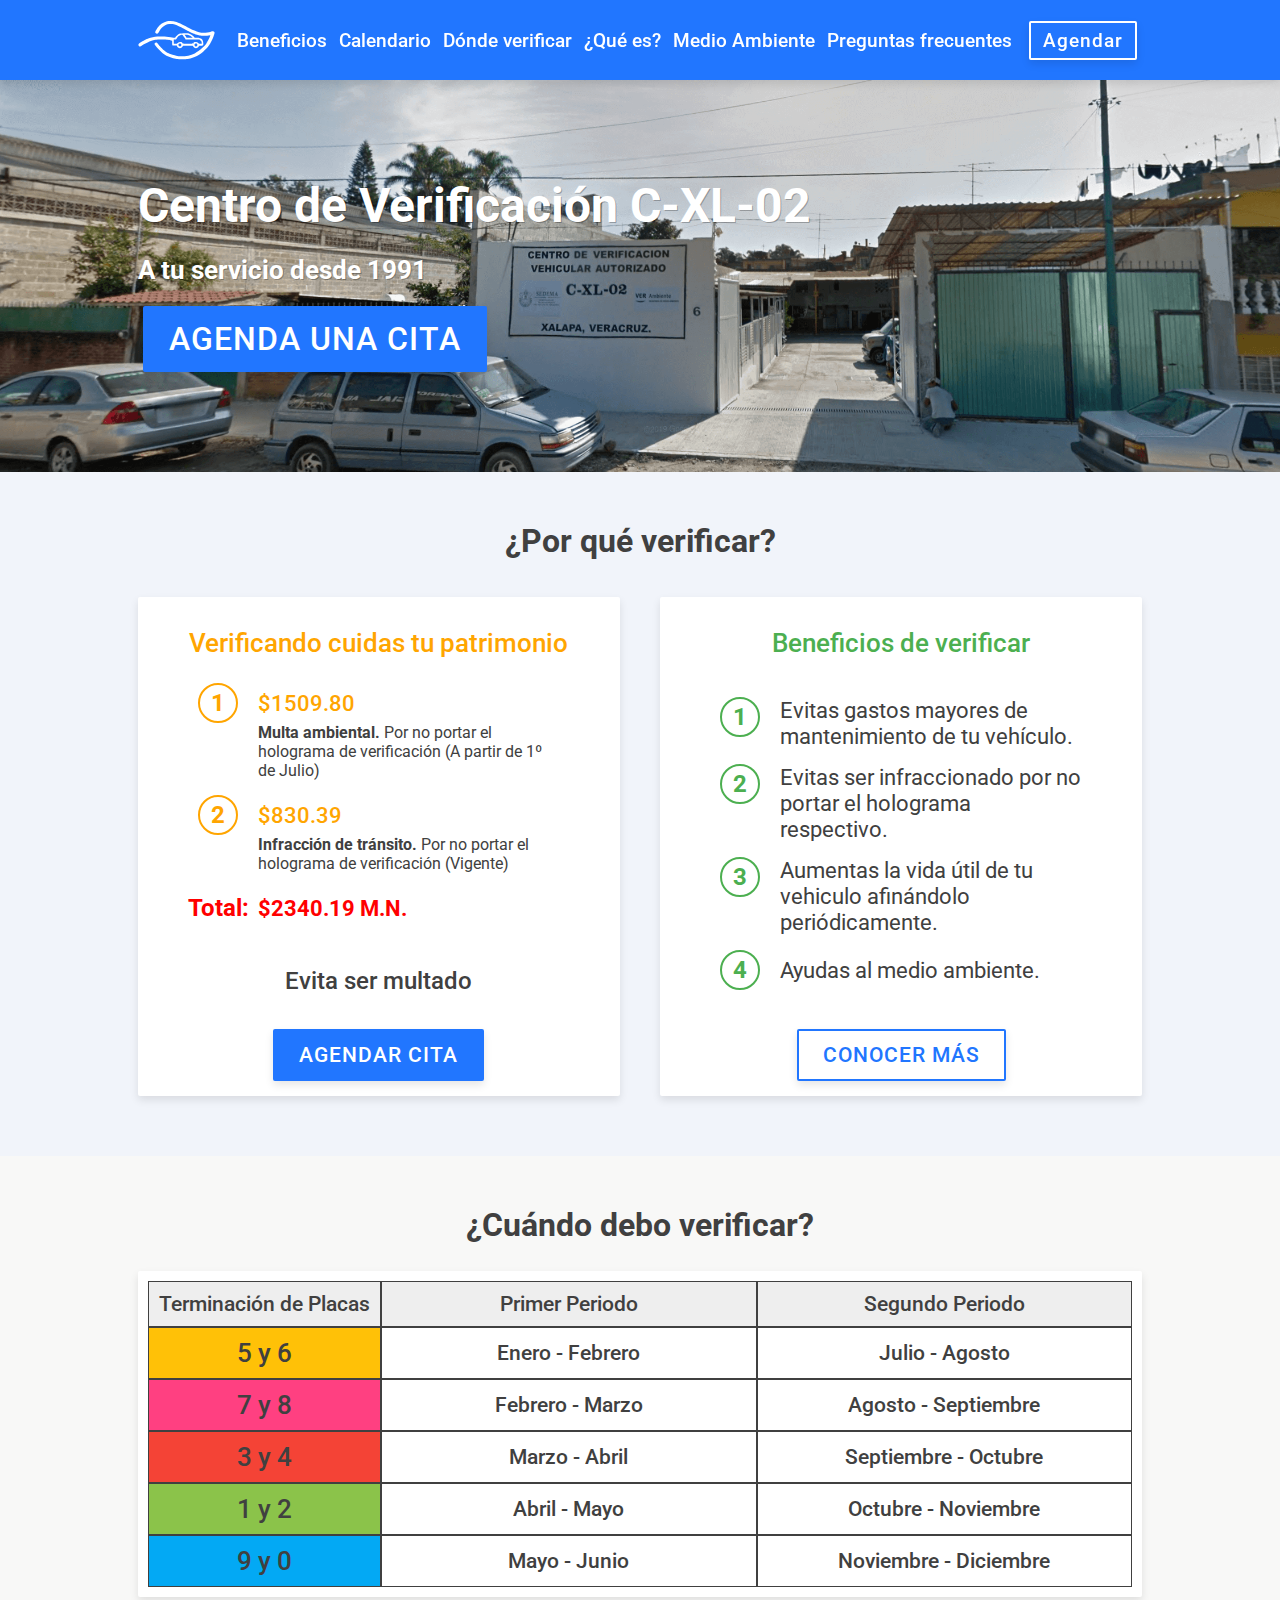
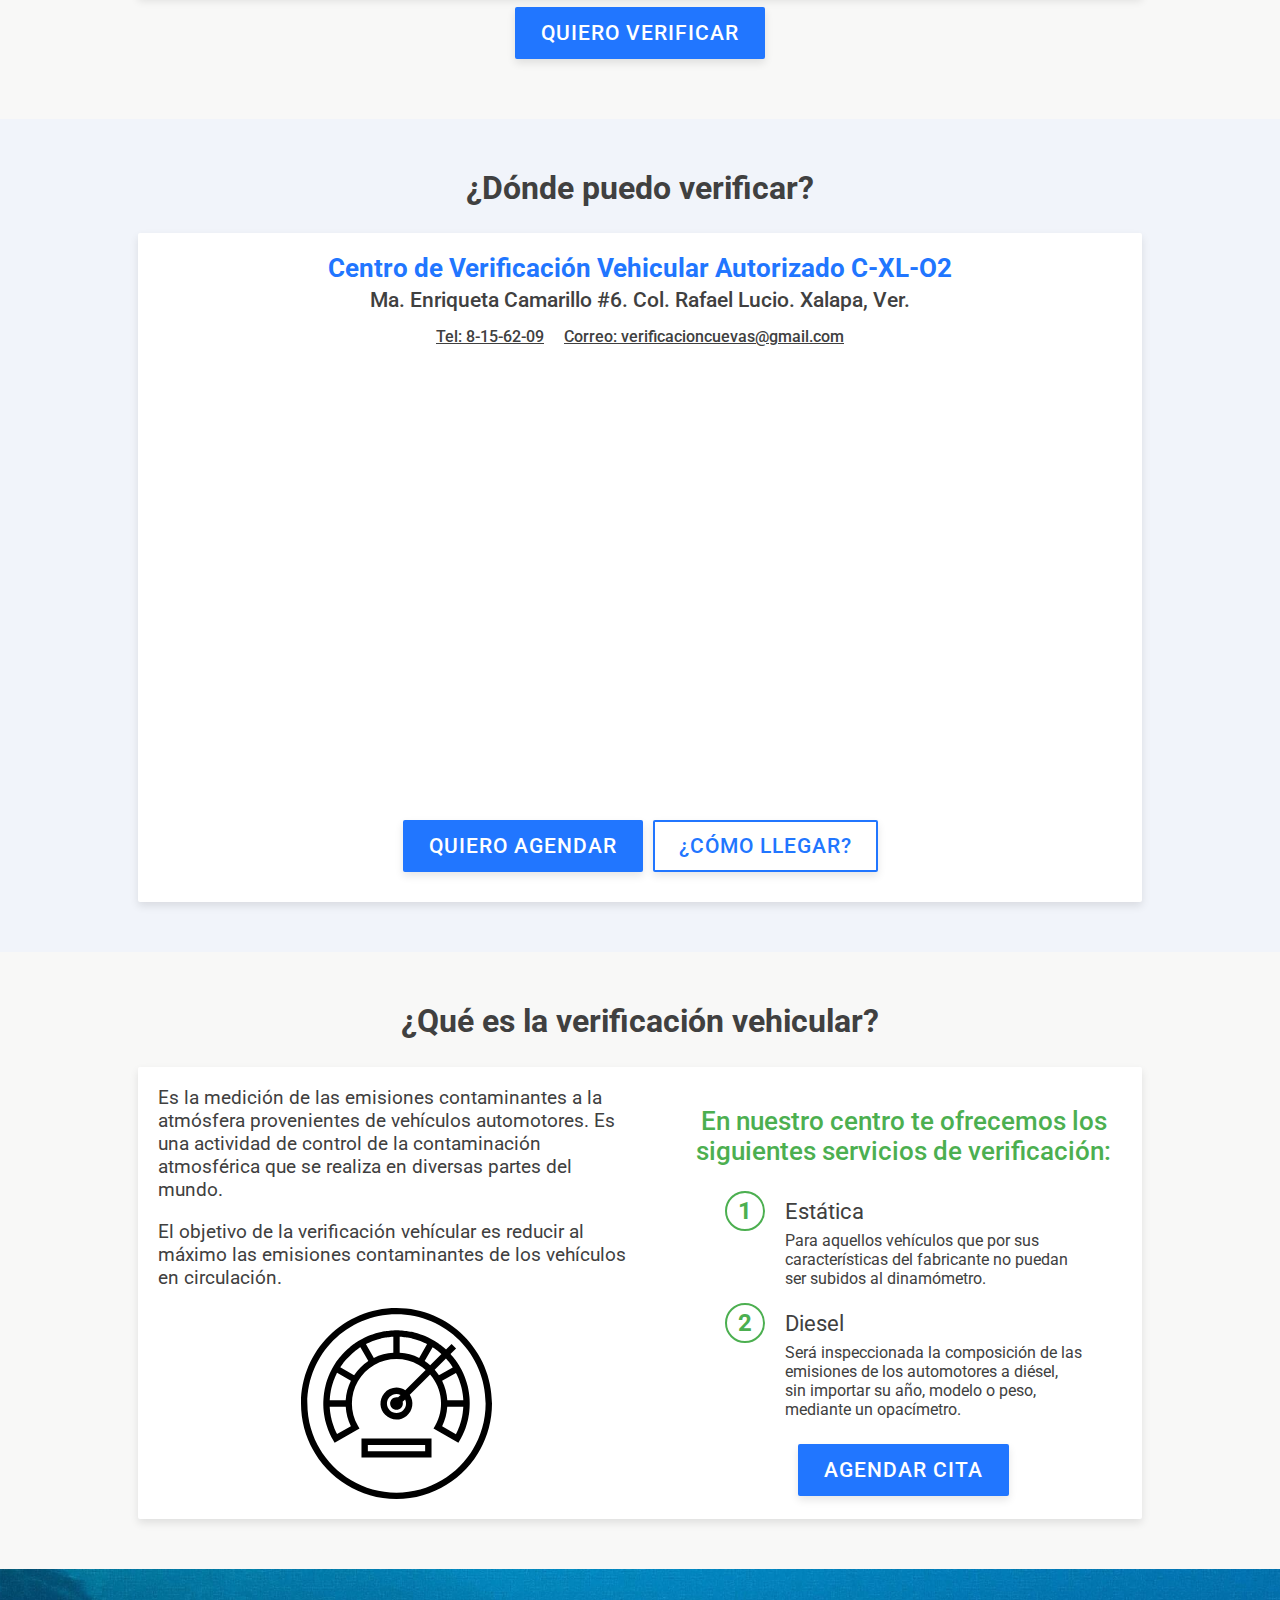
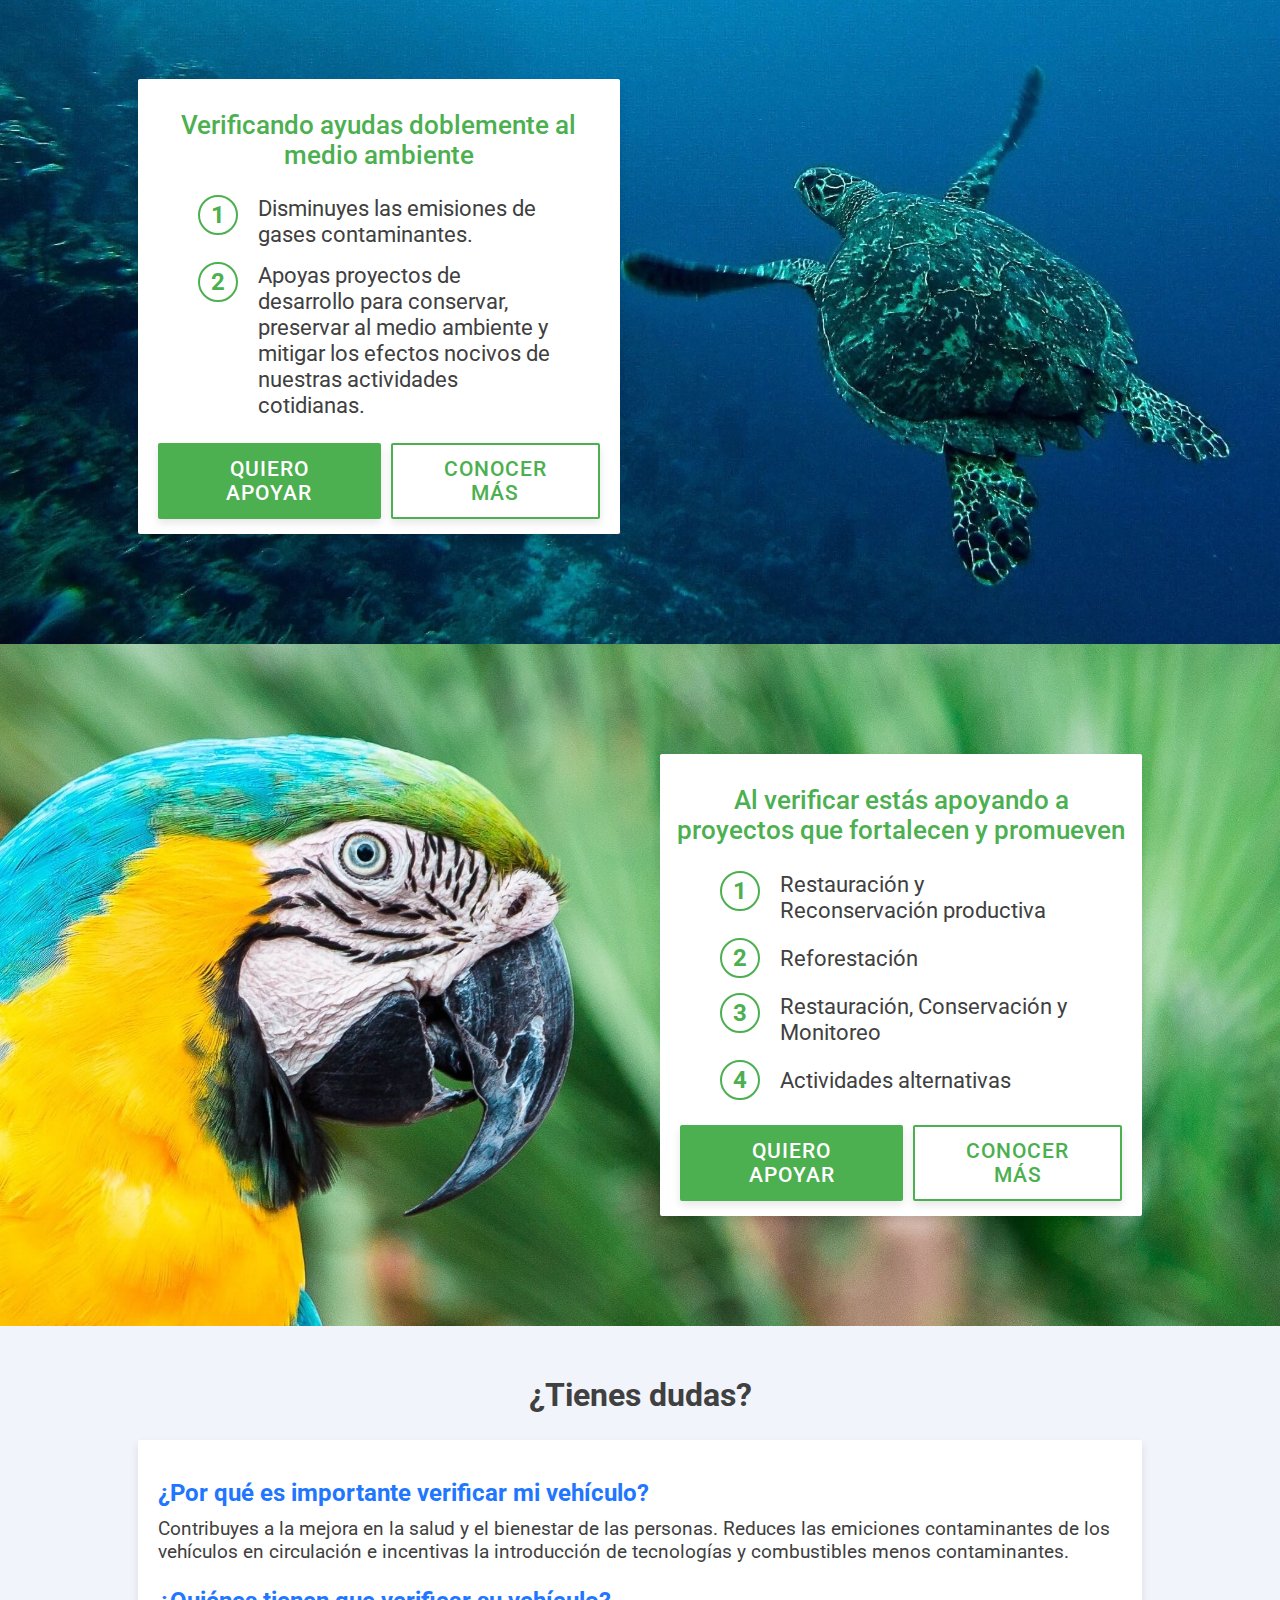
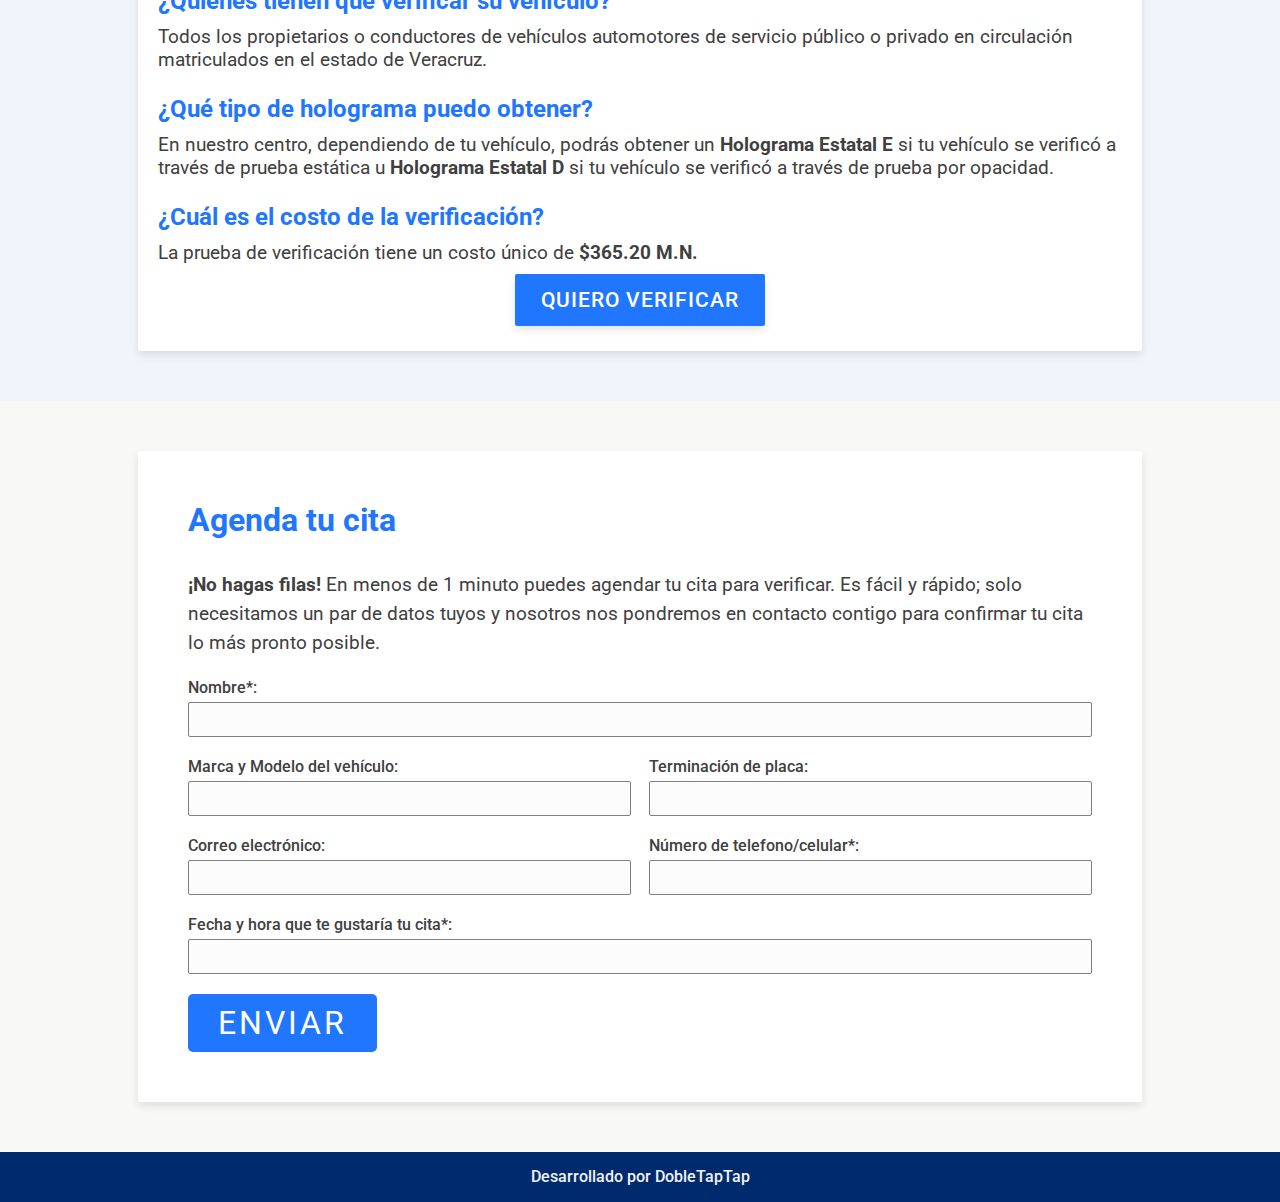
==== index.html @ a5f665e3 "Updated header" ====
<!DOCTYPE html>
<html lang="en">
<head>
    <meta charset="UTF-8">
    <meta name="viewport" content="width=device-width, initial-scale=1.0">
    <meta http-equiv="X-UA-Compatible" content="ie=edge">
    <!-- Facebook Meta -->
    <meta property="og:url" content="https://verificacioncuevas.com/index.html">
    <meta property="og:type" content="website">
    <meta property="og:title" content="¡Cuida tu patrimonio verificando!">
    <meta property="og:description" content="Encuéntranos en Ma. Enriqueta Camarillo #6. 9:00am - 2:00pm y de 4:00pm - 6:30pm. Tan solo 2 cuadras atrás de la Nissan.">
    <meta property="og:image" content="https://raw.githubusercontent.com/dobletaptap/verificacion-cuevas/master/img/hero.png">
    <!-- / Facebook Meta -->
    <link rel="shortcut icon" href="./img/favicon.png" type="image/png">
    <link href="https://fonts.googleapis.com/css?family=Roboto:400,500,700&display=swap" rel="stylesheet">
    <link rel="stylesheet" href="./css/style.min.css">
    <title>🚙 Verificación Cuevas</title>
    <!-- Facebook Pixel Code -->
    <script>
        !function(f,b,e,v,n,t,s)
        {if(f.fbq)return;n=f.fbq=function(){n.callMethod?
        n.callMethod.apply(n,arguments):n.queue.push(arguments)};
        if(!f._fbq)f._fbq=n;n.push=n;n.loaded=!0;n.version='2.0';
        n.queue=[];t=b.createElement(e);t.async=!0;
        t.src=v;s=b.getElementsByTagName(e)[0];
        s.parentNode.insertBefore(t,s)}(window, document,'script',
        'https://connect.facebook.net/en_US/fbevents.js');
        fbq('init', '578046586071804');
        fbq('track', 'PageView');
    </script>
    <noscript><img height="1" width="1" style="display:none"src="https://www.facebook.com/tr?id=578046586071804&ev=PageView&noscript=1"/></noscript>
     <!-- End Facebook Pixel Code -->
</head>
<body>
    <header class="c-header">
        <div class="u-wrapper">
            <a href="/">
                <img class="c-header__logo" src="./img/logo-white.svg" alt="">
            </a>
            <nav class="c-header__navbar" id="menu">
                <ul class="c-header__list">
                    <li class="c-header__item"><a href="#beneficios" class="c-header__link">Beneficios</a></li>
                    <li class="c-header__item"><a href="#calendario" class="c-header__link">Calendario</a></li>
                    <li class="c-header__item"><a href="#contacto" class="c-header__link">Dónde verificar</a></li>
                    <li class="c-header__item"><a href="#que-es" class="c-header__link">¿Qué es?</a></li>
                    <li class="c-header__item"><a href="#tortuga" class="c-header__link">Medio Ambiente</a></li>
                    <li class="c-header__item"><a href="#preguntas" class="c-header__link">Preguntas frecuentes</a></li>
                    <li class="c-header__item"><a href="/cita.html" class="c-cta c-cta--mini">Agendar</a></li>
                </ul>
            </nav>
            <nav class="c-header__mobile-navbar">
                <ul class="c-header__mobile-list">
                    <li class="c-header__mobile-item"><a href="#verifica" class="c-cta c-cta--mini">Verifica</a></li>
                    <li class="c-header__mobile-item"><a id="menu-button" class="c-header__link c-header__link--menu">Menú</a></li>
                </ul>
            </nav>
        </div>
    </header>
    <section class="c-hero">
        <div class="u-wrapper">
            <h1 class="c-hero__title">Centro de Verificación C-XL-02</h1>
            <h2 class="c-hero__subtitle">A tu servicio desde 1991</h2>
            <a class="c-cta c-cta--big" href="#verifica">Agenda una cita</a>
        </div>
    </section>
    <section id="beneficios">
        <div class="u-wrapper">
            <h2 class="c-heading">¿Por qué verificar?</h2>
            <div class="u-arranger u-arranger--divide">
                <div class="u-container u-container--half">
                    <div class="c-benefits">
                        <h3 class="c-benefits__title c-benefits__title--money">Verificando cuidas tu patrimonio</h3>
                        <div class="c-benefits__list">
                            <div class="c-benefits__list-item">
                                <div class="c-benefits__list-item__bullet c-benefits__list-item__bullet--money">1</div>
                                <p class="c-benefits__list-item__title c-benefits__list-item__title--money">$1509.80</p>
                                <p class="c-benefits__list-item__text"><strong>Multa ambiental.</strong> Por no portar el holograma de verificación (A partir de 1º de Julio)</p>
                            </div>
                            <div class="c-benefits__list-item">
                                <div class="c-benefits__list-item__bullet c-benefits__list-item__bullet--money">2</div>
                                <p class="c-benefits__list-item__title c-benefits__list-item__title--money">$830.39</p>
                                <p class="c-benefits__list-item__text"><strong>Infracción de tránsito.</strong> Por no portar el holograma de verificación (Vigente)</p>
                            </div>
                            <div class="c-benefits__list-item">
                                <div class="c-benefits__list-item__bullet c-benefits__list-item__bullet--total">Total:</div>
                                <p class="c-benefits__list-item__title c-benefits__list-item__title--total">$2340.19 M.N.</p>
                            </div>
                        </div>
                        <p class="c-benefits__alert">Evita ser multado</p>
                        <div class="u-arranger u-arranger--center">
                            <a href="#verifica" class="c-cta">Agendar cita</a>
                        </div>
                    </div>
                </div>
                <div class="u-container u-container--half">
                    <div class="c-benefits">
                        <h3 class="c-benefits__title">Beneficios de verificar</h3>
                        <div class="c-benefits__list">
                            <div class="c-benefits__list-item">
                                <div class="c-benefits__list-item__bullet">1</div>
                                <p class="c-benefits__list-item__title">Evitas gastos mayores de mantenimiento de tu vehículo.</p>
                            </div>
                            <div class="c-benefits__list-item">
                                <div class="c-benefits__list-item__bullet">2</div>
                                <p class="c-benefits__list-item__title">Evitas ser infraccionado por no portar el holograma respectivo.</p>
                            </div>
                            <div class="c-benefits__list-item">
                                <div class="c-benefits__list-item__bullet">3</div>
                                <p class="c-benefits__list-item__title">Aumentas la vida útil de tu vehiculo afinándolo periódicamente.</p>
                            </div>
                            <div class="c-benefits__list-item">
                                <div class="c-benefits__list-item__bullet">4</div>
                                <p class="c-benefits__list-item__title">Ayudas al medio ambiente.</p>
                            </div>
                        </div>
                        <div class="u-arranger u-arranger--center">
                            <a href="#tortuga" class="c-cta c-cta--hollow">Conocer más</a>
                        </div>
                    </div>
                </div>
            </div>
        </div>
    </section>
    <section id="calendario">
        <div class="u-wrapper">
            <h2 class="c-heading">¿Cuándo debo verificar?</h2>
            <div class="c-calendar">
                <div class="c-calendar__cell c-calendar__cell--heading">Terminación de Placas</div>
                <div class="c-calendar__cell c-calendar__cell--heading">Primer Periodo</div>
                <div class="c-calendar__cell c-calendar__cell--heading">Segundo Periodo</div>
                <div class="c-calendar__cell c-calendar__cell--plate c-calendar__cell--yellow">5 y 6</div>
                <div class="c-calendar__cell">Enero - Febrero</div>
                <div class="c-calendar__cell">Julio - Agosto</div>
                <div class="c-calendar__cell c-calendar__cell--plate c-calendar__cell--pink">7 y 8</div>
                <div class="c-calendar__cell">Febrero - Marzo</div>
                <div class="c-calendar__cell">Agosto - Septiembre</div>
                <div class="c-calendar__cell c-calendar__cell--plate c-calendar__cell--red">3 y 4</div>
                <div class="c-calendar__cell">Marzo - Abril</div>
                <div class="c-calendar__cell">Septiembre - Octubre</div>
                <div class="c-calendar__cell c-calendar__cell--plate c-calendar__cell--green">1 y 2</div>
                <div class="c-calendar__cell">Abril - Mayo</div>
                <div class="c-calendar__cell">Octubre - Noviembre</div>
                <div class="c-calendar__cell c-calendar__cell--plate c-calendar__cell--blue">9 y 0</div>
                <div class="c-calendar__cell">Mayo - Junio</div>
                <div class="c-calendar__cell">Noviembre - Diciembre</div>
            </div>
            <div class="u-arranger u-arranger--center">
                <a class="c-cta" href="#verifica">Quiero verificar</a>
            </div>
        </div>
    </section>
    <section id="contacto">
        <div class="u-wrapper">
            <h2 class="c-heading">¿Dónde puedo verificar?</h2>
            <div class="c-map">
                <h3 class="c-map__title">Centro de Verificación Vehicular Autorizado C-XL-O2</h3>
                <p class="c-map__address">Ma. Enriqueta Camarillo #6. Col. Rafael Lucio. Xalapa, Ver.</p>
                <div class="u-arranger u-arranger--center">
                    <a class="c-map__link" href="tel:2288156209">Tel: 8-15-62-09</a>
                    <a class="c-map__link" href="mailto:verificacioncuevas@gmail.com">Correo: verificacioncuevas@gmail.com</a>
                </div>
                <div class="c-map__area">
                    <iframe src="https://www.google.com/maps/embed?pb=!1m18!1m12!1m3!1d3759.559590617052!2d-96.92843418455355!3d19.560512586811786!2m3!1f0!2f0!3f0!3m2!1i1024!2i768!4f13.1!3m3!1m2!1s0x85db31df4ea00f9f%3A0xffb9dc8f7e8210cf!2sCentro%20de%20Verificaci%C3%B3n%20Vehicular%20Autorizado%20C-XL-02!5e0!3m2!1ses!2smx!4v1573581227151!5m2!1ses!2smx" width="100%" height="450" frameborder="0" style="border:0;" allowfullscreen=""></iframe>
                </div>
                <div class="u-arranger u-arranger--center">
                    <a href="#verifica" class="c-cta">Quiero agendar</a>
                    <a href="https://www.google.com/maps/dir//19.5605126,-96.9262455/@19.560513,-96.926245,16z?hl=es" class="c-cta c-cta--hollow" target="_blank">¿Cómo llegar?</a>
                </div>
            </div>
        </div>
    </section>
    <section id="que-es">
        <div class="u-wrapper">
            <h2 class="c-heading">¿Qué es la verificación vehicular?</h2>
            <div class="c-info">
                <div class="c-info__column">
                    <p class="c-info__text">Es la medición de las emisiones contaminantes a la atmósfera provenientes de vehículos automotores. Es una actividad de control de la contaminación atmosférica que se realiza en diversas partes del mundo.</p>
                    <p class="c-info__text">El objetivo de la verificación vehícular es reducir al máximo las emisiones contaminantes de los vehículos en circulación.</p>
                    <img src="./img/speedometer.svg" alt="" class="c-info__icon">
                </div>
                <div class="c-info__column">
                    <div class="c-benefits c-benefits--no-shadow">
                        <h3 class="c-benefits__title c-benefits__title">En nuestro centro te ofrecemos los siguientes servicios de verificación:</h3>
                        <div class="c-benefits__list">
                            <div class="c-benefits__list-item">
                                <div class="c-benefits__list-item__bullet c-benefits__list-item__bullet">1</div>
                                <p class="c-benefits__list-item__title c-benefits__list-item__title">Estática</p>
                                <p class="c-benefits__list-item__text">Para aquellos vehículos que por sus características del fabricante no puedan ser subidos al dinamómetro.</p>
                            </div>
                            <div class="c-benefits__list-item">
                                <div class="c-benefits__list-item__bullet c-benefits__list-item__bullet">2</div>
                                <p class="c-benefits__list-item__title c-benefits__list-item__title">Diesel</p>
                                <p class="c-benefits__list-item__text">Será inspeccionada la composición de las emisiones de los automotores a diésel, sin importar su año, modelo o peso, mediante un opacímetro.</p>
                            </div>
                        </div>
                        <div class="u-arranger u-arranger--center">
                            <a href="#verifica" class="c-cta">Agendar cita</a>
                        </div>
                    </div>
                </div>
            </div>
        </div>
    </section>
    <section id="tortuga">
        <div class="u-wrapper">
            <div class="u-arranger u-arranger--divide">
                <div class="u-container u-container--half">
                    <div class="c-benefits">
                        <h3 class="c-benefits__title">Verificando ayudas doblemente al medio ambiente</h3>
                        <div class="c-benefits__list">
                            <div class="c-benefits__list-item">
                                <div class="c-benefits__list-item__bullet">1</div>
                                <p class="c-benefits__list-item__title">Disminuyes las emisiones de gases contaminantes.</p>
                            </div>
                            <div class="c-benefits__list-item">
                                <div class="c-benefits__list-item__bullet">2</div>
                                <p class="c-benefits__list-item__title">Apoyas proyectos de desarrollo para conservar, preservar al medio ambiente y mitigar los efectos nocivos de nuestras actividades cotidianas.</p>
                            </div>
                        </div>
                        <div class="u-arranger u-arranger--center">
                            <a href="#verifica" class="c-cta c-cta--green">Quiero Apoyar</a>
                            <a href="#guacamaya" class="c-cta c-cta--green-hollow">Conocer más</a>
                        </div>
                    </div>
                </div>
            </div>
        </div>
    </section>
    <section id="guacamaya">
        <div class="u-wrapper">
            <div class="u-arranger u-arranger--left">
                <div class="u-container u-container--half">
                    <div class="c-benefits">
                        <h3 class="c-benefits__title">Al verificar estás apoyando a proyectos que fortalecen y promueven</h3>
                        <div class="c-benefits__list">
                            <div class="c-benefits__list-item">
                                <div class="c-benefits__list-item__bullet">1</div>
                                <p class="c-benefits__list-item__title">Restauración y Reconservación productiva</p>
                            </div>
                            <div class="c-benefits__list-item">
                                <div class="c-benefits__list-item__bullet">2</div>
                                <p class="c-benefits__list-item__title">Reforestación</p>
                            </div>
                            <div class="c-benefits__list-item">
                                <div class="c-benefits__list-item__bullet">3</div>
                                <p class="c-benefits__list-item__title">Restauración, Conservación y Monitoreo</p>
                            </div>
                            <div class="c-benefits__list-item">
                                <div class="c-benefits__list-item__bullet">4</div>
                                <p class="c-benefits__list-item__title">Actividades alternativas</p>
                            </div>
                        </div>
                        <div class="u-arranger u-arranger--center">
                            <a href="#verifica" class="c-cta c-cta--green">Quiero Apoyar</a>
                            <a href="#" class="c-cta c-cta--green-hollow">Conocer más</a>
                        </div>
                </div>
                </div>
            </div>
        </div>
    </section>
    <section id="preguntas">
        <div class="u-wrapper">
            <h2 class="c-heading">¿Tienes dudas?</h2>
            <div class="c-faqs">
                <h3 class="c-faqs__question">¿Por qué es importante verificar mi vehículo?</h3>
                <p class="c-faqs__answer">Contribuyes a la mejora en la salud y el bienestar de las personas. Reduces las emiciones contaminantes de los vehículos en circulación e incentivas la introducción de tecnologías y combustibles menos contaminantes.</p>
                <h3 class="c-faqs__question">¿Quiénes tienen que verificar su vehículo?</h3>
                <p class="c-faqs__answer">Todos los propietarios o conductores de vehículos automotores de servicio público o privado en circulación matriculados en el estado de Veracruz.</p>
                <h3 class="c-faqs__question">¿Qué tipo de holograma puedo obtener?</h3>
                <p class="c-faqs__answer">En nuestro centro, dependiendo de tu vehículo, podrás obtener un <strong>Holograma Estatal E</strong> si tu vehículo se verificó a través de prueba estática u <strong>Holograma Estatal D</strong> si tu vehículo se verificó a través de prueba por opacidad.</p>
                <h3 class="c-faqs__question">¿Cuál es el costo de la verificación?</h3>
                <p class="c-faqs__answer">La prueba de verificación tiene un costo único de <strong>$365.20 M.N.</strong></p>
                <div class="u-arranger u-arranger--center">
                    <a href="#verifica" class="c-cta">Quiero verificar</a>
                </div>
            </div>
        </div>
    </section>
    <section id="verifica">
        <div class="u-wrapper">
            <form class="c-form" action="https://formspree.io/xzbzropw" method="POST">
                <h3 class="c-form__title" >Agenda tu cita</h3>
                <p class="c-form__description" ><strong>¡No hagas filas!</strong> En menos de 1 minuto puedes agendar tu cita para verificar. Es fácil y rápido; solo necesitamos un par de datos tuyos y nosotros nos pondremos en contacto contigo para confirmar tu cita lo más pronto posible.</p>
                <label class="c-form__label" for="">Nombre*:</label>
                <input class="c-form__input" type="text" name="nombre" id="" required>
                <div class="c-form__input-divider">
                    <div class="c-form__input-division">
                        <label class="c-form__label" for="">Marca y Modelo del vehículo:</label>
                        <input class="c-form__input" type="text" name="modelo" id="">

                    </div>
                    <div class="c-form__input-division">
                        <label class="c-form__label">Terminación de placa:</label>
                        <input class="c-form__input" type="number" name="placa" id="" required>
                    </div>
                </div>
                <div class="c-form__input-divider">
                    <div class="c-form__input-division">
                        <label class="c-form__label">Correo electrónico:</label>
                        <input class="c-form__input" type="email" name="correo" id="" required>
                    </div>
                    <div class="c-form__input-division">
                        <label class="c-form__label">Número de telefono/celular*:</label>
                        <input class="c-form__input" type="tel" name="telefono" id="" required>
                    </div>
                </div>
                <label class="c-form__label">Fecha y hora que te gustaría tu cita*:</label>
                <input class="c-form__input" type="text" name="fecha" id="" required>
                <div class="c-form__button-container">
                    <input class="c-form__button" type="submit" value="Enviar">
                </div>
            </form>
        </div>
    </section>
    <footer class="c-footer">
        <a class="c-footer__credit" href="https://dobletaptap.com" target="_blank">Desarrollado por DobleTapTap</a>
    </footer>
    <script src="./js/zenscroll-min.js"></script>
    <script>
        const menuButton = document.querySelector('#menu-button')
        const menu = document.querySelector('#menu')
        const menuItems = document.querySelectorAll('.c-header__item')
        
        menuButton.addEventListener('click', () => {
            menu.classList.toggle('c-header__navbar--active')
        })

        menuItems.forEach(item => {
            item.addEventListener('click', () => {
                menu.classList.remove('c-header__navbar--active')
            })
        })
    </script>
    <script type="application/ld+json">
        {
          "@context": "http://schema.org",
          "@type": "LocalBusiness",
          "address": {
            "@type": "PostalAddress",
            "addressLocality": "Xalapa",
            "addressRegion": "Veracruz",
            "streetAddress": "Maria Enriqueta Camarillo #6"
          },
          "image": "https://raw.githubusercontent.com/dobletaptap/verificacion-cuevas/master/img/hero.png",
          "aggregateRating": {
            "@type": "AggregateRating",
            "ratingValue": "4.6",
            "reviewCount": "250"
          },
          "description": "Encuéntranos en Ma. Enriqueta Camarillo #6. 9:00am - 2:00pm y de 4:00pm - 7:00pm. Tan solo 2 cuadras atrás de la Nissan.",
          "name": "Verificación Cuevas",
          "telephone": "228-815-6209",
          "openingHours": [
                "Mo-Sa 09:00-14:00",
                "Mo-Fr 16:00-18:30"
            ],
            "priceRange": "$",
            "url": "https://verificacioncuevas.com"
        }
    </script>
</body>
</html>
---- css/style.min.css ----
*{-webkit-box-sizing:border-box;box-sizing:border-box}body{margin:0;padding:0;background:#F8F8F7;color:#404040;font-family:"Roboto",sans-serif}section{padding:50px 0}section:nth-child(odd){background:#F1F4FA}#tortuga{background-image:url("../img/turtle.jpg");background-position:center;background-size:cover;padding:100px 0}@media screen and (max-width: 540px){#tortuga{padding:50px 0}}#guacamaya{padding:100px 0;background-image:url("../img/guacamaya.jpg");background-position:center;background-size:cover}@media screen and (max-width: 540px){#guacamaya{padding:50px 0}}.u-wrapper{max-width:1024px;height:inherit;margin:0 auto;padding:0 10px;display:inherit;-webkit-box-pack:inherit;-ms-flex-pack:inherit;justify-content:inherit;-webkit-box-align:inherit;-ms-flex-align:inherit;align-items:inherit;-webkit-box-flex:inherit;-ms-flex:inherit;flex:inherit}.u-wrapper--blog{max-width:850px}.u-arranger{padding:10px 0;display:-webkit-box;display:-ms-flexbox;display:flex}.u-arranger--center{-webkit-box-pack:center;-ms-flex-pack:center;justify-content:center}.u-arranger--divide{-webkit-box-pack:justify;-ms-flex-pack:justify;justify-content:space-between}.u-arranger--left{-webkit-box-orient:horizontal;-webkit-box-direction:reverse;-ms-flex-direction:row-reverse;flex-direction:row-reverse}@media screen and (max-width: 540px){.u-arranger--divide{-webkit-box-orient:vertical;-webkit-box-direction:normal;-ms-flex-direction:column;flex-direction:column}}.u-container--half{width:48%}@media screen and (max-width: 768px){.u-container{width:70%;margin:0 auto}}@media screen and (max-width: 540px){.u-container{width:100%}}button,input,select,textarea{font-size:100%;margin:0;vertical-align:baseline;*vertical-align:middle}button,input{line-height:normal}button,select{text-transform:none}button,html input[type="button"],input[type="reset"],input[type="submit"]{-webkit-appearance:button;cursor:pointer;*overflow:visible}button[disabled],html input[disabled]{cursor:default}input[type="checkbox"],input[type="radio"]{-webkit-box-sizing:border-box;box-sizing:border-box;padding:0;*height:13px;*width:13px}input[type="search"]{-webkit-appearance:textfield;-webkit-box-sizing:content-box;box-sizing:content-box}input[type="search"]::-webkit-search-cancel-button,input[type="search"]::-webkit-search-decoration{-webkit-appearance:none}button::-moz-focus-inner,input::-moz-focus-inner{border:0;padding:0}textarea{overflow:auto;vertical-align:top}table{border-collapse:collapse;border-spacing:0}html,button,input,select,textarea{color:#222}::-moz-selection{background:#b3d4fc;text-shadow:none}::selection{background:#b3d4fc;text-shadow:none}img{vertical-align:middle}fieldset{border:0;margin:0;padding:0}textarea{resize:vertical}.chromeframe{margin:0.2em 0;background:#ccc;color:#000;padding:0.2em 0}.c-header{background:#2176ff;display:-webkit-box;display:-ms-flexbox;display:flex;-webkit-box-pack:justify;-ms-flex-pack:justify;justify-content:space-between;-webkit-box-flex:1;-ms-flex:1;flex:1;-webkit-box-shadow:0 4px 8px 0 rgba(0,0,0,0.1);box-shadow:0 4px 8px 0 rgba(0,0,0,0.1);font-size:1.2em;font-weight:500;position:fixed;width:100%;z-index:9;top:0;-webkit-box-align:center;-ms-flex-align:center;align-items:center}.c-header__logo{width:80px}.c-header__list{display:-webkit-box;display:-ms-flexbox;display:flex;-webkit-box-align:center;-ms-flex-align:center;align-items:center;padding:0}.c-header__mobile-navbar{display:none}.c-header__item{list-style:none;margin-left:12px}.c-header__link{text-decoration:none;color:white}.c-header__link:hover{color:limegreen}.c-header__link--menu:hover{color:white}@media screen and (max-width: 768px){.c-header{font-size:1em}}@media screen and (max-width: 540px){.c-header__navbar{font-size:1.2em;position:fixed;width:60vw;height:100vh;background:#2176ff;top:0;right:-60vw;-webkit-transition:cubic-bezier(0.215, 0.61, 0.355, 1) 0.5s;transition:cubic-bezier(0.215, 0.61, 0.355, 1) 0.5s}.c-header__navbar--active{right:0}.c-header__mobile-navbar{display:block;z-index:999}.c-header__list{-webkit-box-orient:vertical;-webkit-box-direction:normal;-ms-flex-direction:column;flex-direction:column;-webkit-box-pack:center;-ms-flex-pack:center;justify-content:center;-webkit-box-align:center;-ms-flex-align:center;align-items:center;height:100%}.c-header__mobile-list{display:-webkit-box;display:-ms-flexbox;display:flex;-webkit-box-align:center;-ms-flex-align:center;align-items:center;margin:0}.c-header__item{margin:15px 0px}.c-header__item:last-child{display:none}.c-header__mobile-item{list-style:none;margin:10px}}.c-cta{font-size:1.3em;-webkit-box-sizing:initial;box-sizing:initial;text-decoration:none;color:white;background:#2176ff;text-transform:uppercase;font-weight:500;letter-spacing:1px;padding:12px 24px;border-radius:2px;-webkit-box-shadow:0 4px 8px 0 rgba(0,0,0,0.1);box-shadow:0 4px 8px 0 rgba(0,0,0,0.1);display:inline-block;-webkit-transition:cubic-bezier(0.215, 0.61, 0.355, 1) 0.3s;transition:cubic-bezier(0.215, 0.61, 0.355, 1) 0.3s;border:2px solid #2176ff;margin:0 5px;text-align:center}.c-cta:hover{-webkit-transform:translateY(-5px);transform:translateY(-5px)}.c-cta:active{-webkit-transform:translateY(5px);transform:translateY(5px);background:#0051d4}.c-cta--big{font-size:2em}.c-cta--mini{font-size:inherit;text-transform:initial;padding:6px 12px;border-color:white}.c-cta--mini:hover{background:white;color:#2176ff;-webkit-transform:translateY(0px);transform:translateY(0px)}.c-cta--hollow{background:transparent;color:#2176ff}.c-cta--green{background:#4caf50;border-color:#4caf50}.c-cta--green-hollow{background:transparent;color:#4caf50;border-color:#4caf50}@media screen and (max-width: 540px){.c-cta{padding:12px 8px;text-align:center}.c-cta--big{font-size:1.5em}}.c-hero{margin-top:77px;background-image:url("../img/hero.png");background-size:cover;background-position:center;color:white;padding:100px}.c-hero__title{margin:0;font-size:3em;text-shadow:1px 1px rgba(0,0,0,0.25)}.c-hero__subtitle{font-size:1.6em;text-shadow:1px 1px rgba(0,0,0,0.25)}@media screen and (max-width: 540px){.c-hero{font-size:14px;text-align:center;padding:50px}.c-hero__title{margin-bottom:0}}.c-info{display:-ms-grid;display:grid;-ms-grid-columns:1fr 1fr;grid-template-columns:1fr 1fr;gap:0 10px;background:white;border-radius:2px;-webkit-box-shadow:0 4px 8px 0 rgba(0,0,0,0.1);box-shadow:0 4px 8px 0 rgba(0,0,0,0.1)}.c-info__column{padding-left:20px;-ms-flex-item-align:center;-ms-grid-row-align:center;align-self:center}.c-info__text{font-size:1.2em}.c-info__icon{width:40%;display:block;margin:0 auto;margin-bottom:20px}@media screen and (max-width: 768px){.c-info{font-size:14px}}@media screen and (max-width: 540px){.c-info{-ms-grid-columns:1fr;grid-template-columns:1fr}.c-info__column{padding:0 10px}}.c-heading{font-size:2em;text-align:center;margin-top:0}.c-calendar{border-radius:2px;display:-ms-grid;display:grid;-ms-grid-columns:auto 1fr 1fr;grid-template-columns:auto 1fr 1fr;-webkit-box-shadow:0 4px 8px 0 rgba(0,0,0,0.1);box-shadow:0 4px 8px 0 rgba(0,0,0,0.1);background:white;padding:10px}.c-calendar__cell{border:1px solid #404040;font-size:1.3em;display:-webkit-box;display:-ms-flexbox;display:flex;-webkit-box-pack:center;-ms-flex-pack:center;justify-content:center;-webkit-box-align:center;-ms-flex-align:center;align-items:center;padding:10px;font-weight:500}.c-calendar__cell--heading{background:#eeeeee}.c-calendar__cell--plate{font-size:1.6em}.c-calendar__cell--yellow{background:#ffc107}.c-calendar__cell--pink{background:#ff4081}.c-calendar__cell--red{background:#f44336}.c-calendar__cell--green{background:#8bc34a}.c-calendar__cell--blue{background:#03a9f4}@media screen and (max-width: 540px){.c-calendar{font-size:12px;text-align:center;-ms-grid-columns:1fr 1fr 1fr;grid-template-columns:1fr 1fr 1fr}}.c-benefits{background:white;border-radius:2px;-webkit-box-shadow:0 4px 8px 0 rgba(0,0,0,0.1);box-shadow:0 4px 8px 0 rgba(0,0,0,0.1);padding:5px 15px;height:100%;display:-webkit-box;display:-ms-flexbox;display:flex;-webkit-box-orient:vertical;-webkit-box-direction:normal;-ms-flex-direction:column;flex-direction:column;-webkit-box-pack:justify;-ms-flex-pack:justify;justify-content:space-between}.c-benefits--no-shadow{-webkit-box-shadow:none;box-shadow:none}.c-benefits__title{text-align:center;font-size:1.6em;color:#4caf50;font-weight:500}.c-benefits__title--money{color:orange}.c-benefits__list{width:80%;margin:0 auto}.c-benefits__list-item{display:-ms-grid;display:grid;-ms-grid-columns:50px 1fr;grid-template-columns:50px 1fr;gap:0 10px;grid-template-areas:"bullet title" ". text ";margin-bottom:15px}.c-benefits__list-item__bullet{-ms-grid-row:1;-ms-grid-column:1;grid-area:bullet;color:#4caf50;border:2px solid;width:40px;height:40px;border-radius:50%;display:-webkit-box;display:-ms-flexbox;display:flex;-webkit-box-pack:center;-ms-flex-pack:center;justify-content:center;-webkit-box-align:center;-ms-flex-align:center;align-items:center;font-weight:bold;font-size:1.5em}.c-benefits__list-item__bullet--money{color:orange}.c-benefits__list-item__bullet--total{border:none;color:red}.c-benefits__list-item__title{-ms-grid-row:1;-ms-grid-column:2;grid-area:title;font-size:1.4em;margin:0;-ms-flex-item-align:center;align-self:center}.c-benefits__list-item__title--money{font-weight:500;color:orange}.c-benefits__list-item__title--total{color:red;font-weight:bold}.c-benefits__list-item__text{-ms-grid-row:2;-ms-grid-column:2;grid-area:text;margin:0}.c-benefits__alert{text-align:center;font-size:1.5em;font-weight:500}@media screen and (max-width: 768px){.c-benefits{font-size:14px}.c-benefits__list{width:90%}}@media screen and (max-width: 540px){.c-benefits{margin:10px 0}}.c-map{background:white;border-radius:2px;-webkit-box-shadow:0 4px 8px 0 rgba(0,0,0,0.1);box-shadow:0 4px 8px 0 rgba(0,0,0,0.1);padding:20px 10px}.c-map__title{text-align:center;font-size:1.6em;margin:0;color:#2176ff}.c-map__address{font-size:1.3em;font-weight:500;text-align:center;margin:5px 0}.c-map__link{display:inline-block;text-align:center;color:inherit;font-weight:500;margin:0 10px}.c-map__link:hover{color:#2176ff}@media screen and (max-width: 540px){.c-map{font-size:12px}}.c-faqs{background:white;border-radius:2px;-webkit-box-shadow:0 4px 8px 0 rgba(0,0,0,0.1);box-shadow:0 4px 8px 0 rgba(0,0,0,0.1);padding:15px 20px}.c-faqs__question{color:#2176ff;font-size:1.5em;margin-bottom:10px}.c-faqs__answer{font-size:1.2em;margin:0}@media screen and (max-width: 768px){.c-faqs{font-size:14px}}.c-form{background:white;border-radius:2px;-webkit-box-shadow:0 4px 8px 0 rgba(0,0,0,0.1);box-shadow:0 4px 8px 0 rgba(0,0,0,0.1);padding:50px}.c-form__title{color:#2176ff;margin-top:0;font-size:2em}.c-form__description{font-size:1.2em;line-height:1.5}.c-form__label{font-weight:500;font-size:1em;display:block;margin-top:20px;margin-bottom:5px}.c-form__label--small{margin:5px 0}.c-form__input{width:100%;font-family:"Roboto",sans-serif;font-size:1.2em;border:1px solid gray;background:#fcfcfc;padding:5px;border-radius:2px;outline:none}.c-form__input-divider{display:-webkit-box;display:-ms-flexbox;display:flex;-webkit-box-pack:justify;-ms-flex-pack:justify;justify-content:space-between;width:100%}.c-form__input-division{width:49%}.c-form__radio{margin-right:5px;cursor:pointer}.c-form__button{font-family:"Roboto",sans-serif;-webkit-box-sizing:initial;box-sizing:initial;margin-top:20px;color:white;background:#2176ff;border:none;letter-spacing:3px;padding:10px 30px;text-transform:uppercase;font-size:2em;-webkit-transition:cubic-bezier(0.215, 0.61, 0.355, 1) 0.3s;transition:cubic-bezier(0.215, 0.61, 0.355, 1) 0.3s;outline:none;border-radius:5px}.c-form__button:hover{-webkit-transform:translateY(-5px);transform:translateY(-5px)}.c-form__button:active{-webkit-transform:translateY(5px);transform:translateY(5px)}@media screen and (max-width: 540px){.c-form{font-size:14px;padding:20px}.c-form__input-divider{-webkit-box-align:end;-ms-flex-align:end;align-items:flex-end}.c-form__button-container{display:-webkit-box;display:-ms-flexbox;display:flex;-webkit-box-pack:center;-ms-flex-pack:center;justify-content:center}}.c-blog{margin-top:77px}.c-blog__cover{display:-webkit-box;display:-ms-flexbox;display:flex;-webkit-box-align:center;-ms-flex-align:center;align-items:center;text-align:center;background-image:-webkit-gradient(linear, left top, left bottom, from(rgba(0,0,0,0.55)), to(rgba(0,0,0,0.55))),url("../img/car-engine.jpg");background-image:linear-gradient(rgba(0,0,0,0.55), rgba(0,0,0,0.55)),url("../img/car-engine.jpg");background-size:cover;background-position:center;min-height:330px}.c-blog__title{color:white;font-size:3em}.c-blog__body{padding-top:20px}.c-blog__subtitle{font-size:1.6em;line-height:1.6em;border-bottom:1px solid #d3d3d3}.c-blog__paragraph{font-size:1.25em;margin:1em 0;line-height:1.6em}.c-blog__list-item{display:-ms-grid;display:grid;-ms-grid-columns:50px 1fr;grid-template-columns:50px 1fr;gap:0 10px;grid-template-areas:"bullet title" ". text ";margin-bottom:15px}.c-blog__list-item__bullet{-ms-grid-row:1;-ms-grid-column:1;grid-area:bullet;color:#2176ff;display:-webkit-box;display:-ms-flexbox;display:flex;-webkit-box-pack:center;-ms-flex-pack:center;justify-content:center;-webkit-box-align:center;-ms-flex-align:center;align-items:center;font-weight:500;font-size:2em}.c-blog__list-item__title{-ms-grid-row:1;-ms-grid-column:2;grid-area:title;margin:0;-ms-flex-item-align:center;-ms-grid-row-align:center;align-self:center;font-size:2em;line-height:1.6em;font-weight:500}.c-blog__list-item__text{-ms-grid-row:2;-ms-grid-column:2;grid-area:text;font-size:1.25em;margin:0 0 1em 0;line-height:1.6em;color:#606164}@media screen and (max-width: 540px){.c-blog{font-size:11px}.c-blog__cover{min-height:200px}.c-blog__list-item{gap:0}.c-blog__list-item__bullet{-webkit-box-align:start;-ms-flex-align:start;align-items:flex-start;line-height:1.6em}}.c-cta-banner{padding:20px 0;background:#2176ff0d}.c-cta-banner__title{font-size:1.4em;margin-bottom:5px}.c-cta-banner__subtitle{margin:0}.c-cta-banner__link{margin:0;display:block;color:#404040;text-decoration:none}.c-cta-banner__link:hover{text-decoration:underline}.c-cta-banner__text{font-size:1.2em}.c-cta-banner__button{font-size:1.3em;-webkit-box-sizing:initial;box-sizing:initial;text-decoration:none;color:white;background:#2176ff;text-transform:uppercase;font-weight:500;letter-spacing:1px;padding:12px 24px;border-radius:2px;-webkit-box-shadow:0 4px 8px 0 rgba(0,0,0,0.1);box-shadow:0 4px 8px 0 rgba(0,0,0,0.1);display:inline-block;-webkit-transition:cubic-bezier(0.215, 0.61, 0.355, 1) 0.3s;transition:cubic-bezier(0.215, 0.61, 0.355, 1) 0.3s;border:2px solid #2176ff;text-align:center}.c-cta-banner__button:hover{-webkit-transform:translateY(-5px);transform:translateY(-5px)}.c-cta-banner__button:active{-webkit-transform:translateY(5px);transform:translateY(5px);background:#0051d4}@media screen and (max-width: 540px){.c-cta-banner{text-align:center}}.c-suggestions{padding:25px 0}.c-suggestions__title{font-weight:500}.c-suggestions__cards-container{display:-ms-grid;display:grid;-ms-grid-columns:(1fr)[4];grid-template-columns:repeat(4, 1fr);gap:15px}@media screen and (max-width: 540px){.c-suggestions__cards-container{-ms-grid-columns:1fr;grid-template-columns:1fr}}.c-card{border-radius:8px;overflow:hidden;background:white;-webkit-box-shadow:0 4px 8px 0 rgba(0,0,0,0.1);box-shadow:0 4px 8px 0 rgba(0,0,0,0.1);position:relative;border:1px solid transparent;-webkit-transition:all .3s;transition:all .3s}.c-card:hover{border-color:#0791e6;-webkit-box-shadow:0 2px 4px 0 rgba(0,0,0,0.2);box-shadow:0 2px 4px 0 rgba(0,0,0,0.2)}.c-card__link{position:absolute;top:0;right:0;left:0;bottom:0}.c-card__cover{width:100%;height:80px;-o-object-fit:cover;object-fit:cover;-o-object-position:center;object-position:center}.c-card__text-container{width:90%;margin:0 auto}.c-card__title{color:#2176ff;font-weight:500;font-size:1.1em}@media screen and (max-width: 540px){.c-card__cover{height:110px}}.c-month-banner{margin-top:78px;padding:30px 0;text-align:center;color:white}.c-month-banner--1-2{background-image:-webkit-gradient(linear, left top, right top, color-stop(9.3%, #00a651), color-stop(118.3%, #00d1ae));background-image:linear-gradient(to right, #00a651 9.3%, #00d1ae 118.3%)}.c-month-banner--3-4{background:-webkit-gradient(linear, left top, right top, from(#cb2d3e), to(#ef473a));background:linear-gradient(to right, #cb2d3e, #ef473a)}.c-month-banner--5-6{background-image:-webkit-gradient(linear, left top, right top, from(#f6c722), to(#f59521));background-image:linear-gradient(to right, #f6c722, #f59521)}.c-month-banner--7-8{background:-webkit-gradient(linear, left top, right top, from(#bc4e9c), to(#f80759));background:linear-gradient(to right, #bc4e9c, #f80759)}.c-month-banner--9-0{background:-webkit-gradient(linear, left top, right top, from(#457fca), to(#5691c8));background:linear-gradient(to right, #457fca, #5691c8)}.c-month-banner__text{margin-top:0;font-size:1.2em}.c-month-banner__months{font-size:2em;margin:0;font-weight:500}.c-month-banner__plates{font-size:4.5em;margin:0}@media screen and (max-width: 540px){.c-month-banner{font-size:12px}}.c-footer{background:#002a6e;min-height:50px;display:-webkit-box;display:-ms-flexbox;display:flex;-webkit-box-pack:center;-ms-flex-pack:center;justify-content:center;-webkit-box-align:center;-ms-flex-align:center;align-items:center}.c-footer__credit{font-weight:500;color:#F2F2F2;text-decoration:none}.c-footer__credit:hover{text-decoration:underline}
/*# sourceMappingURL=style.min.css.map */
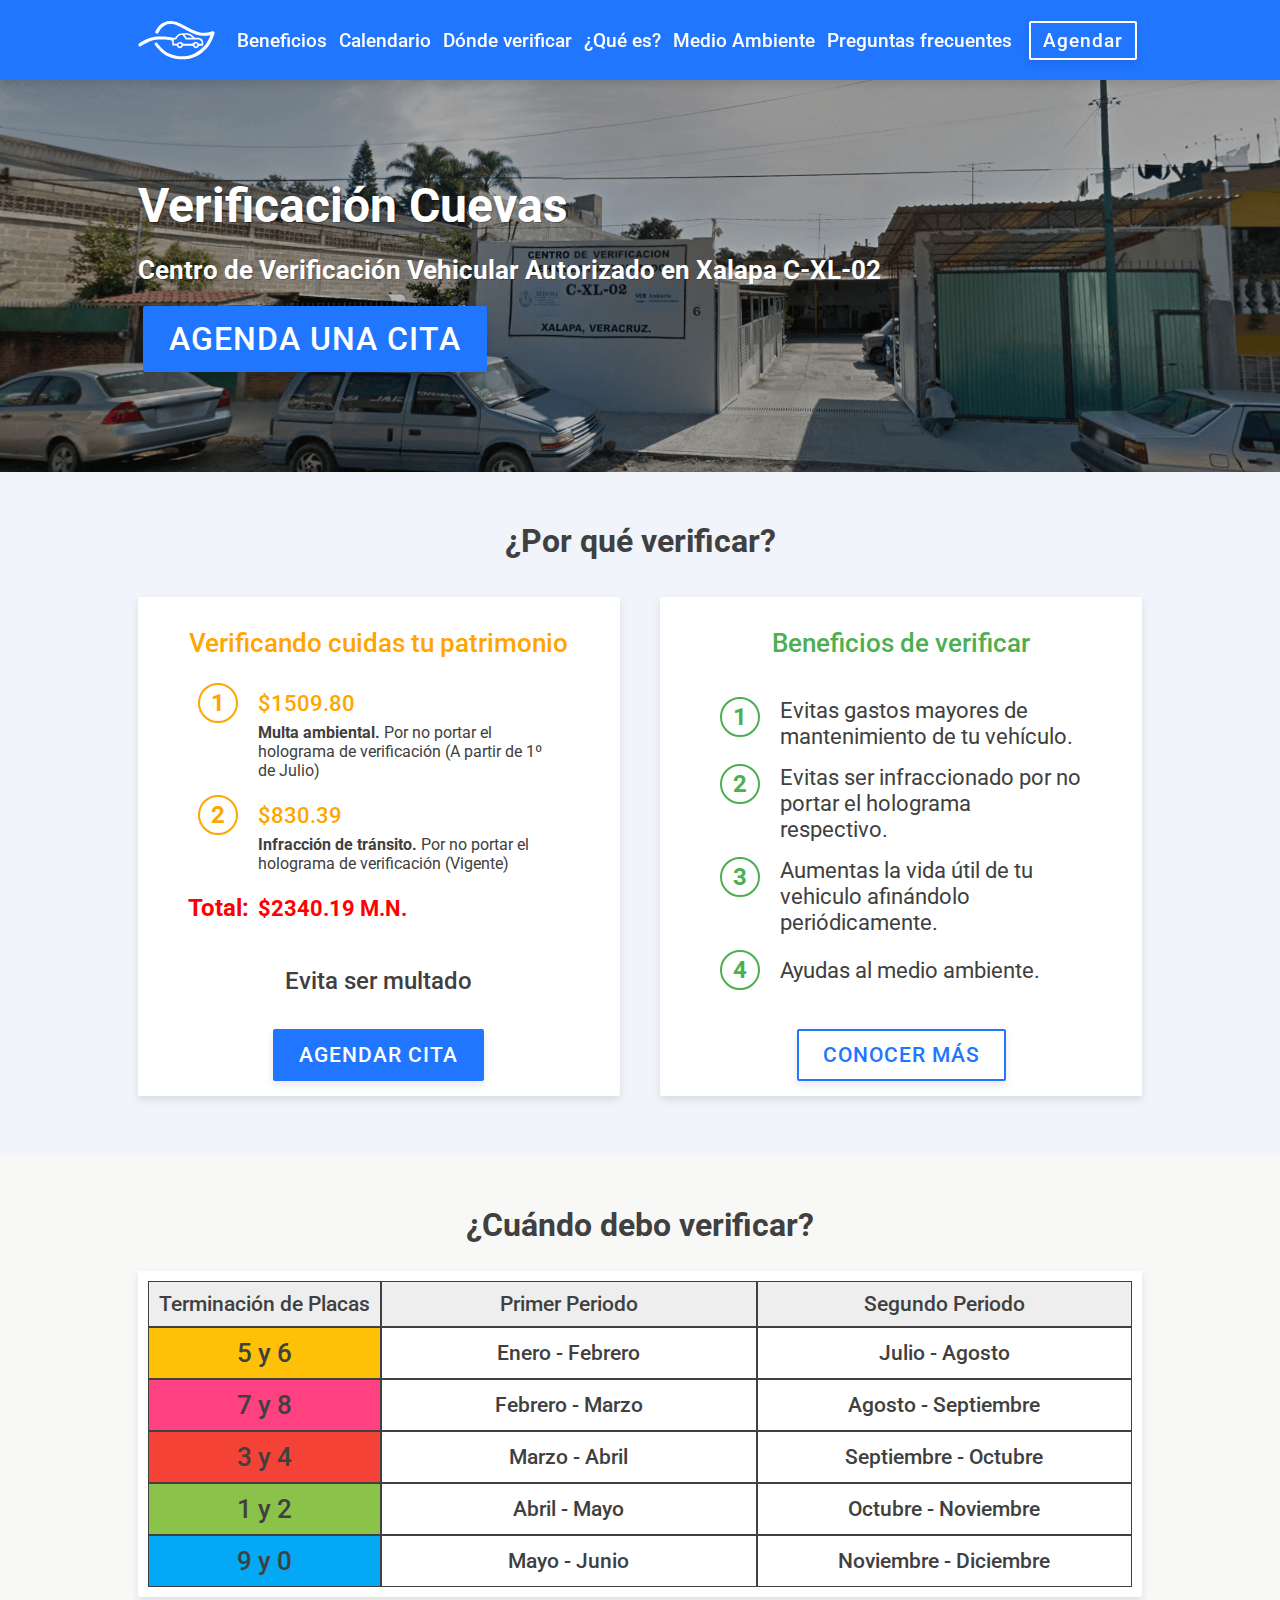
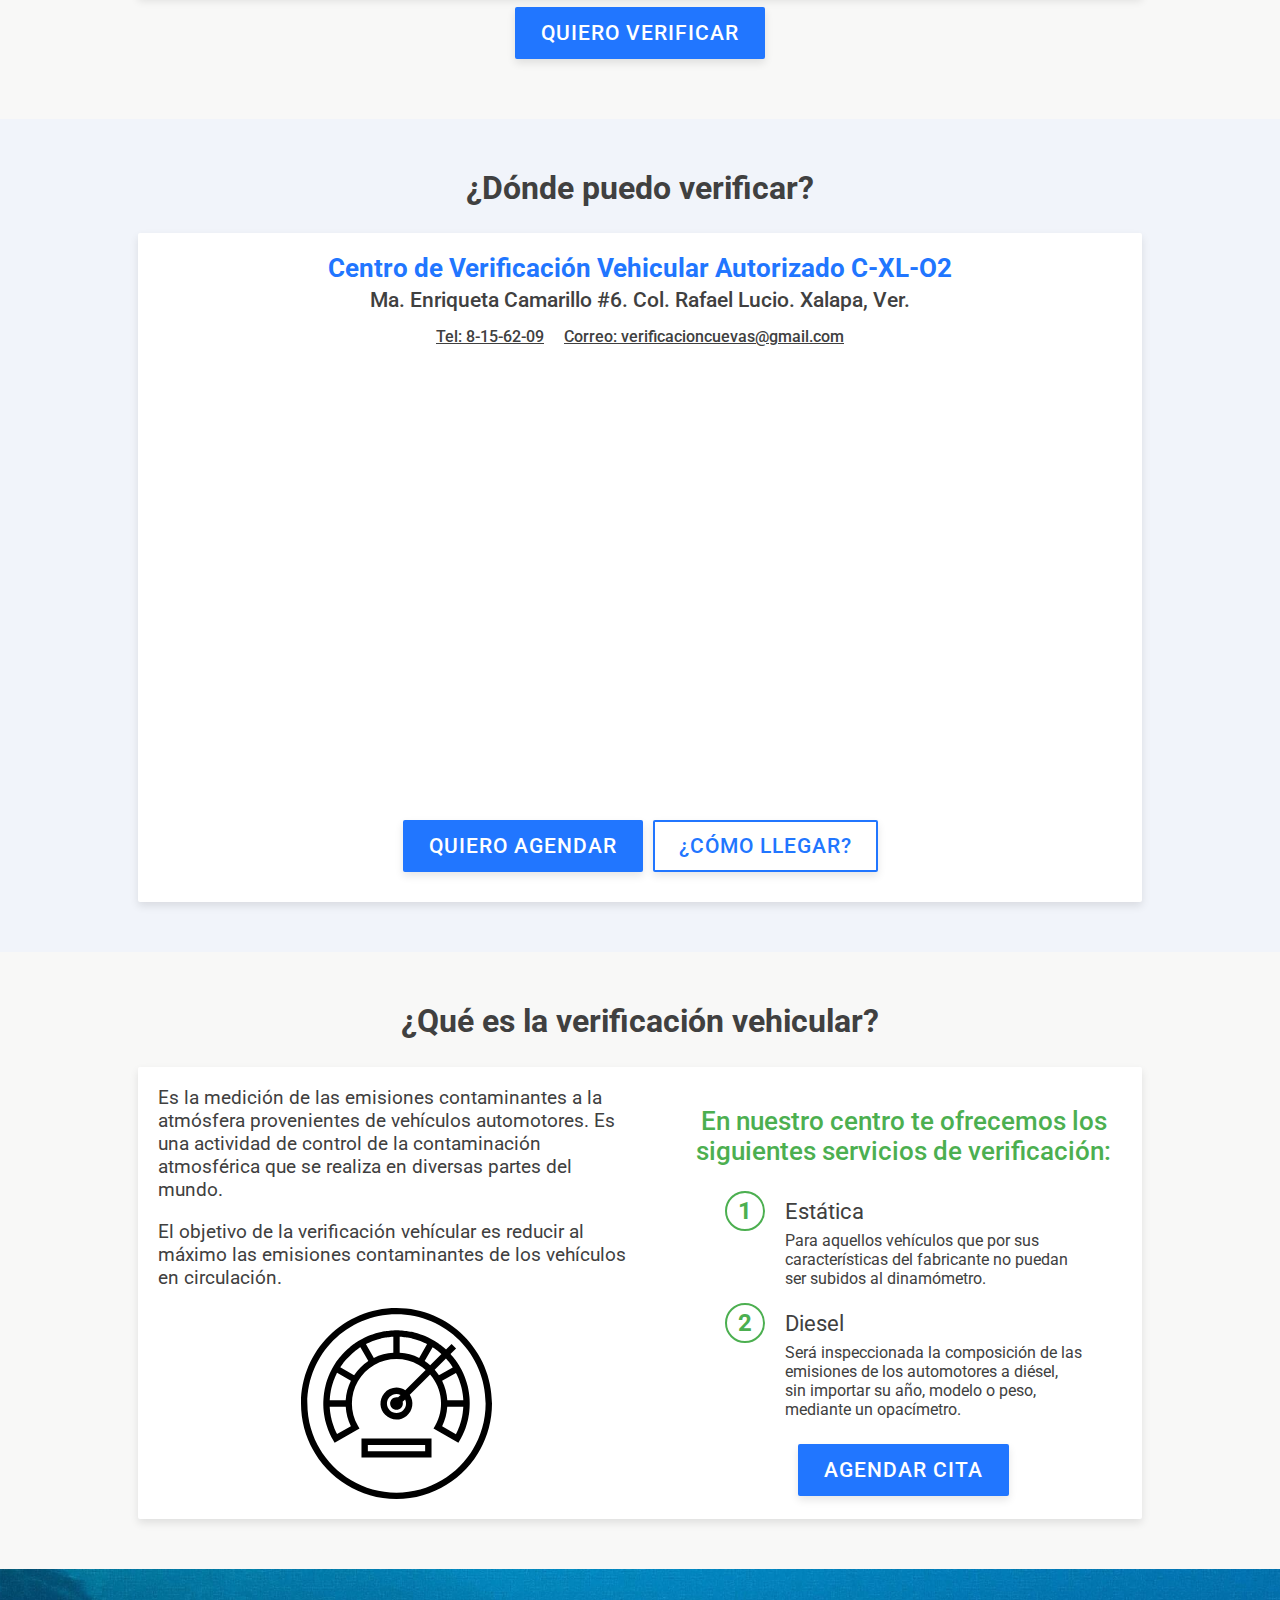
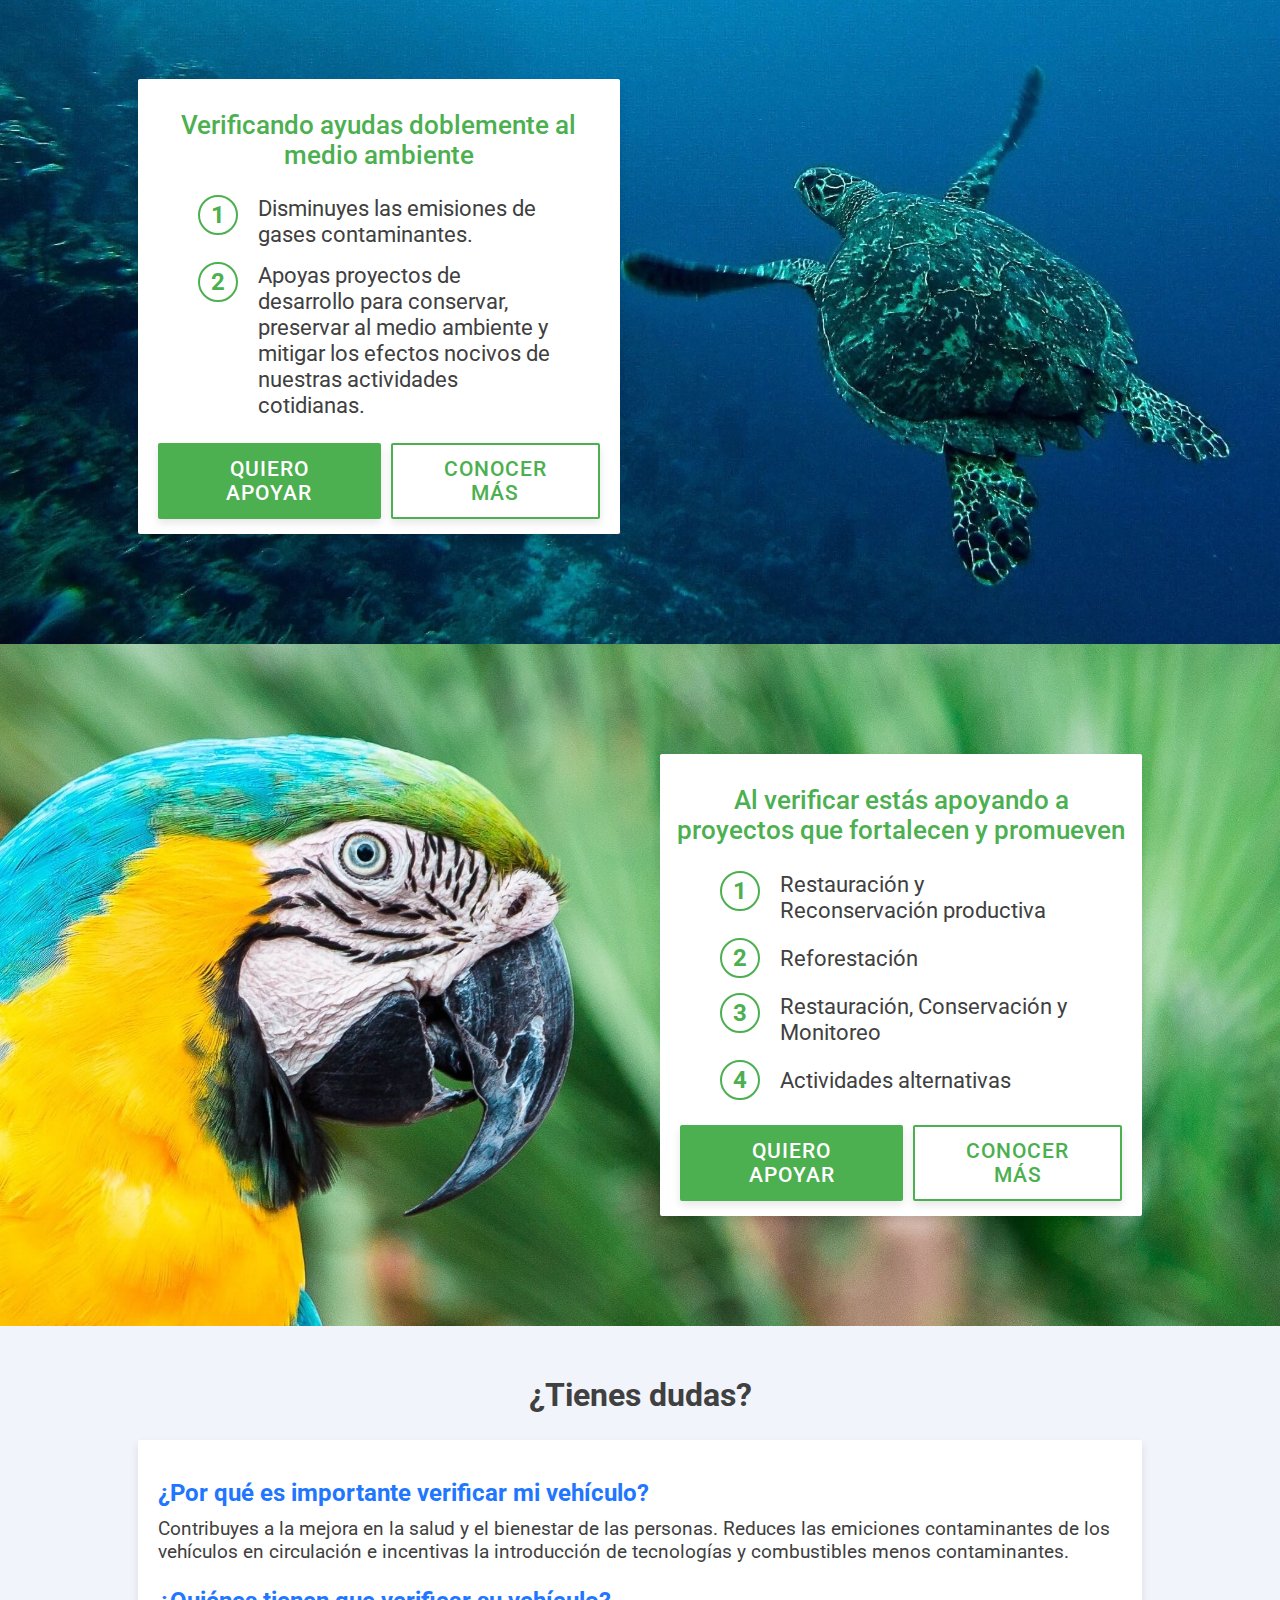
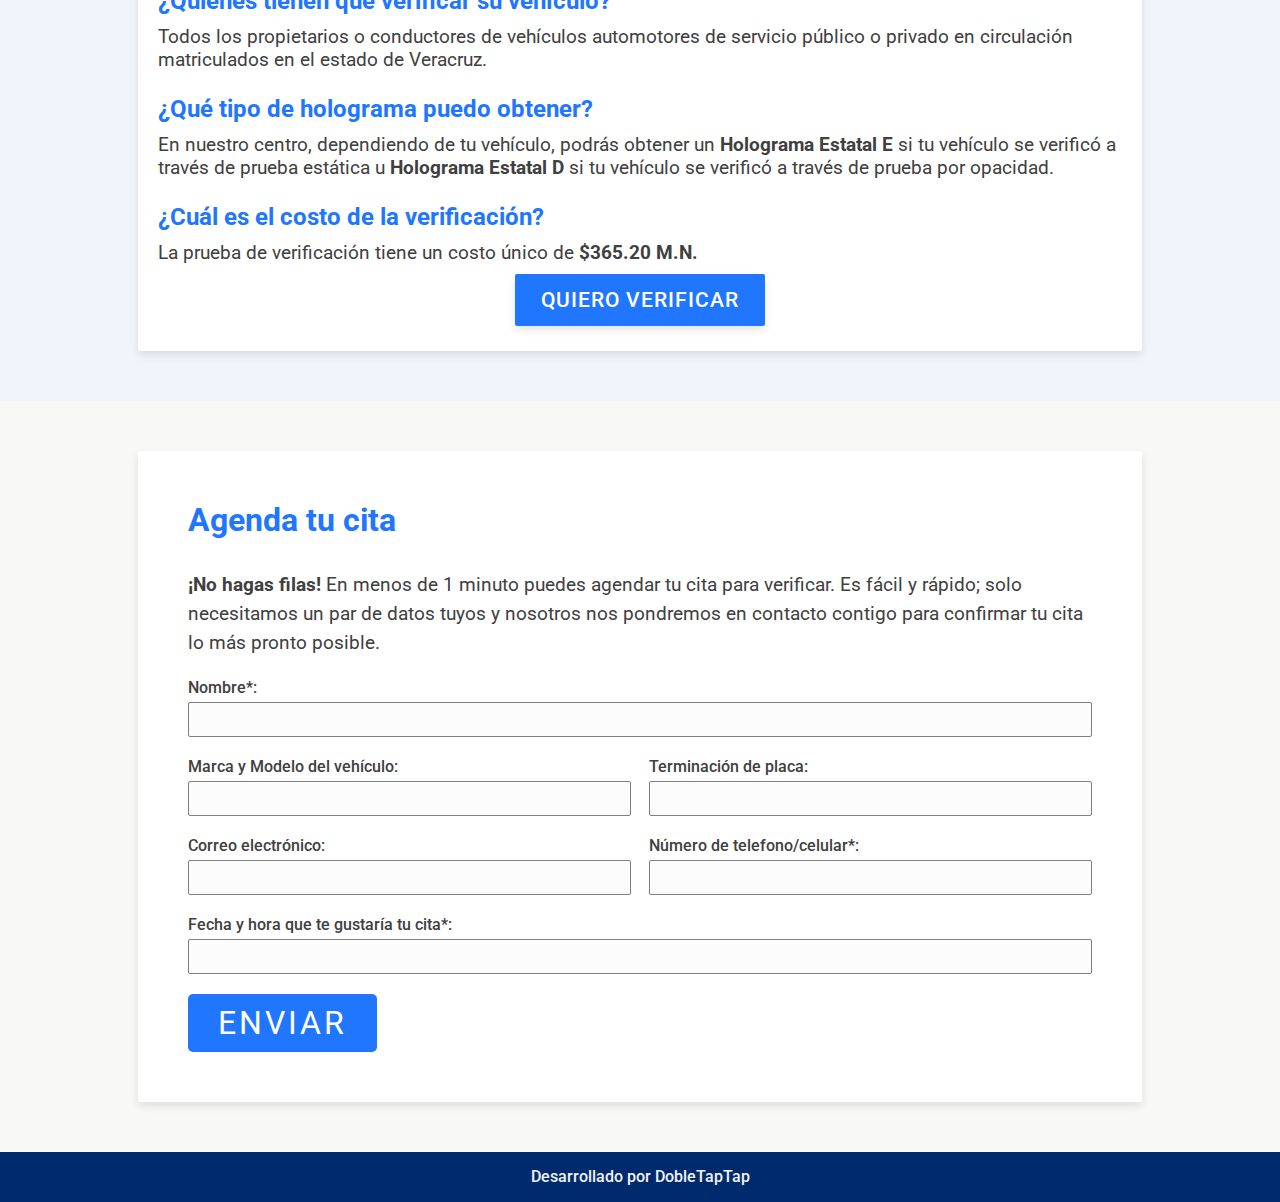
==== commit 118a2eac: "updated title and description meta tags" ====
--- a/index.html
+++ b/index.html
@@ -14,7 +14,8 @@
     <link rel="shortcut icon" href="./img/favicon.png" type="image/png">
     <link href="https://fonts.googleapis.com/css?family=Roboto:400,500,700&display=swap" rel="stylesheet">
     <link rel="stylesheet" href="./css/style.min.css">
-    <title>🚙 Verificación Cuevas</title>
+    <title>Verificación Vehicular en Xalapa | Verificación Cuevas 🚙</title>
+    <meta name="description" content="Encuéntranos en Ma. Enriqueta Camarillo #6 | 9:00am - 2:00pm y de 4:00pm - 6:30pm. Tan solo 2 cuadras atrás de la Nissan. No hagas filas ¡Agenda tu cita YA!" >
     <!-- Facebook Pixel Code -->
     <script>
         !function(f,b,e,v,n,t,s)
@@ -58,8 +59,8 @@
     </header>
     <section class="c-hero">
         <div class="u-wrapper">
-            <h1 class="c-hero__title">Centro de Verificación C-XL-02</h1>
-            <h2 class="c-hero__subtitle">A tu servicio desde 1991</h2>
+            <h1 class="c-hero__title">Verificación Cuevas</h1>
+            <h2 class="c-hero__subtitle">Centro de Verificación Vehicular Autorizado en Xalapa C-XL-02</h2>
             <a class="c-cta c-cta--big" href="#verifica">Agenda una cita</a>
         </div>
     </section>
--- a/css/style.min.css
+++ b/css/style.min.css
@@ -1,2 +1,2 @@
-*{-webkit-box-sizing:border-box;box-sizing:border-box}body{margin:0;padding:0;background:#F8F8F7;color:#404040;font-family:"Roboto",sans-serif}section{padding:50px 0}section:nth-child(odd){background:#F1F4FA}#tortuga{background-image:url("../img/turtle.jpg");background-position:center;background-size:cover;padding:100px 0}@media screen and (max-width: 540px){#tortuga{padding:50px 0}}#guacamaya{padding:100px 0;background-image:url("../img/guacamaya.jpg");background-position:center;background-size:cover}@media screen and (max-width: 540px){#guacamaya{padding:50px 0}}.u-wrapper{max-width:1024px;height:inherit;margin:0 auto;padding:0 10px;display:inherit;-webkit-box-pack:inherit;-ms-flex-pack:inherit;justify-content:inherit;-webkit-box-align:inherit;-ms-flex-align:inherit;align-items:inherit;-webkit-box-flex:inherit;-ms-flex:inherit;flex:inherit}.u-wrapper--blog{max-width:850px}.u-arranger{padding:10px 0;display:-webkit-box;display:-ms-flexbox;display:flex}.u-arranger--center{-webkit-box-pack:center;-ms-flex-pack:center;justify-content:center}.u-arranger--divide{-webkit-box-pack:justify;-ms-flex-pack:justify;justify-content:space-between}.u-arranger--left{-webkit-box-orient:horizontal;-webkit-box-direction:reverse;-ms-flex-direction:row-reverse;flex-direction:row-reverse}@media screen and (max-width: 540px){.u-arranger--divide{-webkit-box-orient:vertical;-webkit-box-direction:normal;-ms-flex-direction:column;flex-direction:column}}.u-container--half{width:48%}@media screen and (max-width: 768px){.u-container{width:70%;margin:0 auto}}@media screen and (max-width: 540px){.u-container{width:100%}}button,input,select,textarea{font-size:100%;margin:0;vertical-align:baseline;*vertical-align:middle}button,input{line-height:normal}button,select{text-transform:none}button,html input[type="button"],input[type="reset"],input[type="submit"]{-webkit-appearance:button;cursor:pointer;*overflow:visible}button[disabled],html input[disabled]{cursor:default}input[type="checkbox"],input[type="radio"]{-webkit-box-sizing:border-box;box-sizing:border-box;padding:0;*height:13px;*width:13px}input[type="search"]{-webkit-appearance:textfield;-webkit-box-sizing:content-box;box-sizing:content-box}input[type="search"]::-webkit-search-cancel-button,input[type="search"]::-webkit-search-decoration{-webkit-appearance:none}button::-moz-focus-inner,input::-moz-focus-inner{border:0;padding:0}textarea{overflow:auto;vertical-align:top}table{border-collapse:collapse;border-spacing:0}html,button,input,select,textarea{color:#222}::-moz-selection{background:#b3d4fc;text-shadow:none}::selection{background:#b3d4fc;text-shadow:none}img{vertical-align:middle}fieldset{border:0;margin:0;padding:0}textarea{resize:vertical}.chromeframe{margin:0.2em 0;background:#ccc;color:#000;padding:0.2em 0}.c-header{background:#2176ff;display:-webkit-box;display:-ms-flexbox;display:flex;-webkit-box-pack:justify;-ms-flex-pack:justify;justify-content:space-between;-webkit-box-flex:1;-ms-flex:1;flex:1;-webkit-box-shadow:0 4px 8px 0 rgba(0,0,0,0.1);box-shadow:0 4px 8px 0 rgba(0,0,0,0.1);font-size:1.2em;font-weight:500;position:fixed;width:100%;z-index:9;top:0;-webkit-box-align:center;-ms-flex-align:center;align-items:center}.c-header__logo{width:80px}.c-header__list{display:-webkit-box;display:-ms-flexbox;display:flex;-webkit-box-align:center;-ms-flex-align:center;align-items:center;padding:0}.c-header__mobile-navbar{display:none}.c-header__item{list-style:none;margin-left:12px}.c-header__link{text-decoration:none;color:white}.c-header__link:hover{color:limegreen}.c-header__link--menu:hover{color:white}@media screen and (max-width: 768px){.c-header{font-size:1em}}@media screen and (max-width: 540px){.c-header__navbar{font-size:1.2em;position:fixed;width:60vw;height:100vh;background:#2176ff;top:0;right:-60vw;-webkit-transition:cubic-bezier(0.215, 0.61, 0.355, 1) 0.5s;transition:cubic-bezier(0.215, 0.61, 0.355, 1) 0.5s}.c-header__navbar--active{right:0}.c-header__mobile-navbar{display:block;z-index:999}.c-header__list{-webkit-box-orient:vertical;-webkit-box-direction:normal;-ms-flex-direction:column;flex-direction:column;-webkit-box-pack:center;-ms-flex-pack:center;justify-content:center;-webkit-box-align:center;-ms-flex-align:center;align-items:center;height:100%}.c-header__mobile-list{display:-webkit-box;display:-ms-flexbox;display:flex;-webkit-box-align:center;-ms-flex-align:center;align-items:center;margin:0}.c-header__item{margin:15px 0px}.c-header__item:last-child{display:none}.c-header__mobile-item{list-style:none;margin:10px}}.c-cta{font-size:1.3em;-webkit-box-sizing:initial;box-sizing:initial;text-decoration:none;color:white;background:#2176ff;text-transform:uppercase;font-weight:500;letter-spacing:1px;padding:12px 24px;border-radius:2px;-webkit-box-shadow:0 4px 8px 0 rgba(0,0,0,0.1);box-shadow:0 4px 8px 0 rgba(0,0,0,0.1);display:inline-block;-webkit-transition:cubic-bezier(0.215, 0.61, 0.355, 1) 0.3s;transition:cubic-bezier(0.215, 0.61, 0.355, 1) 0.3s;border:2px solid #2176ff;margin:0 5px;text-align:center}.c-cta:hover{-webkit-transform:translateY(-5px);transform:translateY(-5px)}.c-cta:active{-webkit-transform:translateY(5px);transform:translateY(5px);background:#0051d4}.c-cta--big{font-size:2em}.c-cta--mini{font-size:inherit;text-transform:initial;padding:6px 12px;border-color:white}.c-cta--mini:hover{background:white;color:#2176ff;-webkit-transform:translateY(0px);transform:translateY(0px)}.c-cta--hollow{background:transparent;color:#2176ff}.c-cta--green{background:#4caf50;border-color:#4caf50}.c-cta--green-hollow{background:transparent;color:#4caf50;border-color:#4caf50}@media screen and (max-width: 540px){.c-cta{padding:12px 8px;text-align:center}.c-cta--big{font-size:1.5em}}.c-hero{margin-top:77px;background-image:url("../img/hero.png");background-size:cover;background-position:center;color:white;padding:100px}.c-hero__title{margin:0;font-size:3em;text-shadow:1px 1px rgba(0,0,0,0.25)}.c-hero__subtitle{font-size:1.6em;text-shadow:1px 1px rgba(0,0,0,0.25)}@media screen and (max-width: 540px){.c-hero{font-size:14px;text-align:center;padding:50px}.c-hero__title{margin-bottom:0}}.c-info{display:-ms-grid;display:grid;-ms-grid-columns:1fr 1fr;grid-template-columns:1fr 1fr;gap:0 10px;background:white;border-radius:2px;-webkit-box-shadow:0 4px 8px 0 rgba(0,0,0,0.1);box-shadow:0 4px 8px 0 rgba(0,0,0,0.1)}.c-info__column{padding-left:20px;-ms-flex-item-align:center;-ms-grid-row-align:center;align-self:center}.c-info__text{font-size:1.2em}.c-info__icon{width:40%;display:block;margin:0 auto;margin-bottom:20px}@media screen and (max-width: 768px){.c-info{font-size:14px}}@media screen and (max-width: 540px){.c-info{-ms-grid-columns:1fr;grid-template-columns:1fr}.c-info__column{padding:0 10px}}.c-heading{font-size:2em;text-align:center;margin-top:0}.c-calendar{border-radius:2px;display:-ms-grid;display:grid;-ms-grid-columns:auto 1fr 1fr;grid-template-columns:auto 1fr 1fr;-webkit-box-shadow:0 4px 8px 0 rgba(0,0,0,0.1);box-shadow:0 4px 8px 0 rgba(0,0,0,0.1);background:white;padding:10px}.c-calendar__cell{border:1px solid #404040;font-size:1.3em;display:-webkit-box;display:-ms-flexbox;display:flex;-webkit-box-pack:center;-ms-flex-pack:center;justify-content:center;-webkit-box-align:center;-ms-flex-align:center;align-items:center;padding:10px;font-weight:500}.c-calendar__cell--heading{background:#eeeeee}.c-calendar__cell--plate{font-size:1.6em}.c-calendar__cell--yellow{background:#ffc107}.c-calendar__cell--pink{background:#ff4081}.c-calendar__cell--red{background:#f44336}.c-calendar__cell--green{background:#8bc34a}.c-calendar__cell--blue{background:#03a9f4}@media screen and (max-width: 540px){.c-calendar{font-size:12px;text-align:center;-ms-grid-columns:1fr 1fr 1fr;grid-template-columns:1fr 1fr 1fr}}.c-benefits{background:white;border-radius:2px;-webkit-box-shadow:0 4px 8px 0 rgba(0,0,0,0.1);box-shadow:0 4px 8px 0 rgba(0,0,0,0.1);padding:5px 15px;height:100%;display:-webkit-box;display:-ms-flexbox;display:flex;-webkit-box-orient:vertical;-webkit-box-direction:normal;-ms-flex-direction:column;flex-direction:column;-webkit-box-pack:justify;-ms-flex-pack:justify;justify-content:space-between}.c-benefits--no-shadow{-webkit-box-shadow:none;box-shadow:none}.c-benefits__title{text-align:center;font-size:1.6em;color:#4caf50;font-weight:500}.c-benefits__title--money{color:orange}.c-benefits__list{width:80%;margin:0 auto}.c-benefits__list-item{display:-ms-grid;display:grid;-ms-grid-columns:50px 1fr;grid-template-columns:50px 1fr;gap:0 10px;grid-template-areas:"bullet title" ". text ";margin-bottom:15px}.c-benefits__list-item__bullet{-ms-grid-row:1;-ms-grid-column:1;grid-area:bullet;color:#4caf50;border:2px solid;width:40px;height:40px;border-radius:50%;display:-webkit-box;display:-ms-flexbox;display:flex;-webkit-box-pack:center;-ms-flex-pack:center;justify-content:center;-webkit-box-align:center;-ms-flex-align:center;align-items:center;font-weight:bold;font-size:1.5em}.c-benefits__list-item__bullet--money{color:orange}.c-benefits__list-item__bullet--total{border:none;color:red}.c-benefits__list-item__title{-ms-grid-row:1;-ms-grid-column:2;grid-area:title;font-size:1.4em;margin:0;-ms-flex-item-align:center;align-self:center}.c-benefits__list-item__title--money{font-weight:500;color:orange}.c-benefits__list-item__title--total{color:red;font-weight:bold}.c-benefits__list-item__text{-ms-grid-row:2;-ms-grid-column:2;grid-area:text;margin:0}.c-benefits__alert{text-align:center;font-size:1.5em;font-weight:500}@media screen and (max-width: 768px){.c-benefits{font-size:14px}.c-benefits__list{width:90%}}@media screen and (max-width: 540px){.c-benefits{margin:10px 0}}.c-map{background:white;border-radius:2px;-webkit-box-shadow:0 4px 8px 0 rgba(0,0,0,0.1);box-shadow:0 4px 8px 0 rgba(0,0,0,0.1);padding:20px 10px}.c-map__title{text-align:center;font-size:1.6em;margin:0;color:#2176ff}.c-map__address{font-size:1.3em;font-weight:500;text-align:center;margin:5px 0}.c-map__link{display:inline-block;text-align:center;color:inherit;font-weight:500;margin:0 10px}.c-map__link:hover{color:#2176ff}@media screen and (max-width: 540px){.c-map{font-size:12px}}.c-faqs{background:white;border-radius:2px;-webkit-box-shadow:0 4px 8px 0 rgba(0,0,0,0.1);box-shadow:0 4px 8px 0 rgba(0,0,0,0.1);padding:15px 20px}.c-faqs__question{color:#2176ff;font-size:1.5em;margin-bottom:10px}.c-faqs__answer{font-size:1.2em;margin:0}@media screen and (max-width: 768px){.c-faqs{font-size:14px}}.c-form{background:white;border-radius:2px;-webkit-box-shadow:0 4px 8px 0 rgba(0,0,0,0.1);box-shadow:0 4px 8px 0 rgba(0,0,0,0.1);padding:50px}.c-form__title{color:#2176ff;margin-top:0;font-size:2em}.c-form__description{font-size:1.2em;line-height:1.5}.c-form__label{font-weight:500;font-size:1em;display:block;margin-top:20px;margin-bottom:5px}.c-form__label--small{margin:5px 0}.c-form__input{width:100%;font-family:"Roboto",sans-serif;font-size:1.2em;border:1px solid gray;background:#fcfcfc;padding:5px;border-radius:2px;outline:none}.c-form__input-divider{display:-webkit-box;display:-ms-flexbox;display:flex;-webkit-box-pack:justify;-ms-flex-pack:justify;justify-content:space-between;width:100%}.c-form__input-division{width:49%}.c-form__radio{margin-right:5px;cursor:pointer}.c-form__button{font-family:"Roboto",sans-serif;-webkit-box-sizing:initial;box-sizing:initial;margin-top:20px;color:white;background:#2176ff;border:none;letter-spacing:3px;padding:10px 30px;text-transform:uppercase;font-size:2em;-webkit-transition:cubic-bezier(0.215, 0.61, 0.355, 1) 0.3s;transition:cubic-bezier(0.215, 0.61, 0.355, 1) 0.3s;outline:none;border-radius:5px}.c-form__button:hover{-webkit-transform:translateY(-5px);transform:translateY(-5px)}.c-form__button:active{-webkit-transform:translateY(5px);transform:translateY(5px)}@media screen and (max-width: 540px){.c-form{font-size:14px;padding:20px}.c-form__input-divider{-webkit-box-align:end;-ms-flex-align:end;align-items:flex-end}.c-form__button-container{display:-webkit-box;display:-ms-flexbox;display:flex;-webkit-box-pack:center;-ms-flex-pack:center;justify-content:center}}.c-blog{margin-top:77px}.c-blog__cover{display:-webkit-box;display:-ms-flexbox;display:flex;-webkit-box-align:center;-ms-flex-align:center;align-items:center;text-align:center;background-image:-webkit-gradient(linear, left top, left bottom, from(rgba(0,0,0,0.55)), to(rgba(0,0,0,0.55))),url("../img/car-engine.jpg");background-image:linear-gradient(rgba(0,0,0,0.55), rgba(0,0,0,0.55)),url("../img/car-engine.jpg");background-size:cover;background-position:center;min-height:330px}.c-blog__title{color:white;font-size:3em}.c-blog__body{padding-top:20px}.c-blog__subtitle{font-size:1.6em;line-height:1.6em;border-bottom:1px solid #d3d3d3}.c-blog__paragraph{font-size:1.25em;margin:1em 0;line-height:1.6em}.c-blog__list-item{display:-ms-grid;display:grid;-ms-grid-columns:50px 1fr;grid-template-columns:50px 1fr;gap:0 10px;grid-template-areas:"bullet title" ". text ";margin-bottom:15px}.c-blog__list-item__bullet{-ms-grid-row:1;-ms-grid-column:1;grid-area:bullet;color:#2176ff;display:-webkit-box;display:-ms-flexbox;display:flex;-webkit-box-pack:center;-ms-flex-pack:center;justify-content:center;-webkit-box-align:center;-ms-flex-align:center;align-items:center;font-weight:500;font-size:2em}.c-blog__list-item__title{-ms-grid-row:1;-ms-grid-column:2;grid-area:title;margin:0;-ms-flex-item-align:center;-ms-grid-row-align:center;align-self:center;font-size:2em;line-height:1.6em;font-weight:500}.c-blog__list-item__text{-ms-grid-row:2;-ms-grid-column:2;grid-area:text;font-size:1.25em;margin:0 0 1em 0;line-height:1.6em;color:#606164}@media screen and (max-width: 540px){.c-blog{font-size:11px}.c-blog__cover{min-height:200px}.c-blog__list-item{gap:0}.c-blog__list-item__bullet{-webkit-box-align:start;-ms-flex-align:start;align-items:flex-start;line-height:1.6em}}.c-cta-banner{padding:20px 0;background:#2176ff0d}.c-cta-banner__title{font-size:1.4em;margin-bottom:5px}.c-cta-banner__subtitle{margin:0}.c-cta-banner__link{margin:0;display:block;color:#404040;text-decoration:none}.c-cta-banner__link:hover{text-decoration:underline}.c-cta-banner__text{font-size:1.2em}.c-cta-banner__button{font-size:1.3em;-webkit-box-sizing:initial;box-sizing:initial;text-decoration:none;color:white;background:#2176ff;text-transform:uppercase;font-weight:500;letter-spacing:1px;padding:12px 24px;border-radius:2px;-webkit-box-shadow:0 4px 8px 0 rgba(0,0,0,0.1);box-shadow:0 4px 8px 0 rgba(0,0,0,0.1);display:inline-block;-webkit-transition:cubic-bezier(0.215, 0.61, 0.355, 1) 0.3s;transition:cubic-bezier(0.215, 0.61, 0.355, 1) 0.3s;border:2px solid #2176ff;text-align:center}.c-cta-banner__button:hover{-webkit-transform:translateY(-5px);transform:translateY(-5px)}.c-cta-banner__button:active{-webkit-transform:translateY(5px);transform:translateY(5px);background:#0051d4}@media screen and (max-width: 540px){.c-cta-banner{text-align:center}}.c-suggestions{padding:25px 0}.c-suggestions__title{font-weight:500}.c-suggestions__cards-container{display:-ms-grid;display:grid;-ms-grid-columns:(1fr)[4];grid-template-columns:repeat(4, 1fr);gap:15px}@media screen and (max-width: 540px){.c-suggestions__cards-container{-ms-grid-columns:1fr;grid-template-columns:1fr}}.c-card{border-radius:8px;overflow:hidden;background:white;-webkit-box-shadow:0 4px 8px 0 rgba(0,0,0,0.1);box-shadow:0 4px 8px 0 rgba(0,0,0,0.1);position:relative;border:1px solid transparent;-webkit-transition:all .3s;transition:all .3s}.c-card:hover{border-color:#0791e6;-webkit-box-shadow:0 2px 4px 0 rgba(0,0,0,0.2);box-shadow:0 2px 4px 0 rgba(0,0,0,0.2)}.c-card__link{position:absolute;top:0;right:0;left:0;bottom:0}.c-card__cover{width:100%;height:80px;-o-object-fit:cover;object-fit:cover;-o-object-position:center;object-position:center}.c-card__text-container{width:90%;margin:0 auto}.c-card__title{color:#2176ff;font-weight:500;font-size:1.1em}@media screen and (max-width: 540px){.c-card__cover{height:110px}}.c-month-banner{margin-top:78px;padding:30px 0;text-align:center;color:white}.c-month-banner--1-2{background-image:-webkit-gradient(linear, left top, right top, color-stop(9.3%, #00a651), color-stop(118.3%, #00d1ae));background-image:linear-gradient(to right, #00a651 9.3%, #00d1ae 118.3%)}.c-month-banner--3-4{background:-webkit-gradient(linear, left top, right top, from(#cb2d3e), to(#ef473a));background:linear-gradient(to right, #cb2d3e, #ef473a)}.c-month-banner--5-6{background-image:-webkit-gradient(linear, left top, right top, from(#f6c722), to(#f59521));background-image:linear-gradient(to right, #f6c722, #f59521)}.c-month-banner--7-8{background:-webkit-gradient(linear, left top, right top, from(#bc4e9c), to(#f80759));background:linear-gradient(to right, #bc4e9c, #f80759)}.c-month-banner--9-0{background:-webkit-gradient(linear, left top, right top, from(#457fca), to(#5691c8));background:linear-gradient(to right, #457fca, #5691c8)}.c-month-banner__text{margin-top:0;font-size:1.2em}.c-month-banner__months{font-size:2em;margin:0;font-weight:500}.c-month-banner__plates{font-size:4.5em;margin:0}@media screen and (max-width: 540px){.c-month-banner{font-size:12px}}.c-footer{background:#002a6e;min-height:50px;display:-webkit-box;display:-ms-flexbox;display:flex;-webkit-box-pack:center;-ms-flex-pack:center;justify-content:center;-webkit-box-align:center;-ms-flex-align:center;align-items:center}.c-footer__credit{font-weight:500;color:#F2F2F2;text-decoration:none}.c-footer__credit:hover{text-decoration:underline}
+*{-webkit-box-sizing:border-box;box-sizing:border-box}body{margin:0;padding:0;background:#F8F8F7;color:#404040;font-family:"Roboto",sans-serif}section{padding:50px 0}section:nth-child(odd){background:#F1F4FA}#tortuga{background-image:url("../img/turtle.jpg");background-position:center;background-size:cover;padding:100px 0}@media screen and (max-width: 540px){#tortuga{padding:50px 0}}#guacamaya{padding:100px 0;background-image:url("../img/guacamaya.jpg");background-position:center;background-size:cover}@media screen and (max-width: 540px){#guacamaya{padding:50px 0}}.u-wrapper{max-width:1024px;height:inherit;margin:0 auto;padding:0 10px;display:inherit;-webkit-box-pack:inherit;-ms-flex-pack:inherit;justify-content:inherit;-webkit-box-align:inherit;-ms-flex-align:inherit;align-items:inherit;-webkit-box-flex:inherit;-ms-flex:inherit;flex:inherit}.u-wrapper--blog{max-width:850px}.u-arranger{padding:10px 0;display:-webkit-box;display:-ms-flexbox;display:flex}.u-arranger--center{-webkit-box-pack:center;-ms-flex-pack:center;justify-content:center}.u-arranger--divide{-webkit-box-pack:justify;-ms-flex-pack:justify;justify-content:space-between}.u-arranger--left{-webkit-box-orient:horizontal;-webkit-box-direction:reverse;-ms-flex-direction:row-reverse;flex-direction:row-reverse}@media screen and (max-width: 540px){.u-arranger--divide{-webkit-box-orient:vertical;-webkit-box-direction:normal;-ms-flex-direction:column;flex-direction:column}}.u-container--half{width:48%}@media screen and (max-width: 768px){.u-container{width:70%;margin:0 auto}}@media screen and (max-width: 540px){.u-container{width:100%}}button,input,select,textarea{font-size:100%;margin:0;vertical-align:baseline;*vertical-align:middle}button,input{line-height:normal}button,select{text-transform:none}button,html input[type="button"],input[type="reset"],input[type="submit"]{-webkit-appearance:button;cursor:pointer;*overflow:visible}button[disabled],html input[disabled]{cursor:default}input[type="checkbox"],input[type="radio"]{-webkit-box-sizing:border-box;box-sizing:border-box;padding:0;*height:13px;*width:13px}input[type="search"]{-webkit-appearance:textfield;-webkit-box-sizing:content-box;box-sizing:content-box}input[type="search"]::-webkit-search-cancel-button,input[type="search"]::-webkit-search-decoration{-webkit-appearance:none}button::-moz-focus-inner,input::-moz-focus-inner{border:0;padding:0}textarea{overflow:auto;vertical-align:top}table{border-collapse:collapse;border-spacing:0}html,button,input,select,textarea{color:#222}::-moz-selection{background:#b3d4fc;text-shadow:none}::selection{background:#b3d4fc;text-shadow:none}img{vertical-align:middle}fieldset{border:0;margin:0;padding:0}textarea{resize:vertical}.chromeframe{margin:0.2em 0;background:#ccc;color:#000;padding:0.2em 0}.c-header{background:#2176ff;display:-webkit-box;display:-ms-flexbox;display:flex;-webkit-box-pack:justify;-ms-flex-pack:justify;justify-content:space-between;-webkit-box-flex:1;-ms-flex:1;flex:1;-webkit-box-shadow:0 4px 8px 0 rgba(0,0,0,0.1);box-shadow:0 4px 8px 0 rgba(0,0,0,0.1);font-size:1.2em;font-weight:500;position:fixed;width:100%;z-index:9;top:0;-webkit-box-align:center;-ms-flex-align:center;align-items:center}.c-header__logo{width:80px}.c-header__list{display:-webkit-box;display:-ms-flexbox;display:flex;-webkit-box-align:center;-ms-flex-align:center;align-items:center;padding:0}.c-header__mobile-navbar{display:none}.c-header__item{list-style:none;margin-left:12px}.c-header__link{text-decoration:none;color:white}.c-header__link:hover{color:limegreen}.c-header__link--menu:hover{color:white}@media screen and (max-width: 768px){.c-header{font-size:1em}}@media screen and (max-width: 540px){.c-header__navbar{font-size:1.2em;position:fixed;width:60vw;height:100vh;background:#2176ff;top:0;right:-60vw;-webkit-transition:cubic-bezier(0.215, 0.61, 0.355, 1) 0.5s;transition:cubic-bezier(0.215, 0.61, 0.355, 1) 0.5s}.c-header__navbar--active{right:0}.c-header__mobile-navbar{display:block;z-index:999}.c-header__list{-webkit-box-orient:vertical;-webkit-box-direction:normal;-ms-flex-direction:column;flex-direction:column;-webkit-box-pack:center;-ms-flex-pack:center;justify-content:center;-webkit-box-align:center;-ms-flex-align:center;align-items:center;height:100%}.c-header__mobile-list{display:-webkit-box;display:-ms-flexbox;display:flex;-webkit-box-align:center;-ms-flex-align:center;align-items:center;margin:0}.c-header__item{margin:15px 0px}.c-header__item:last-child{display:none}.c-header__mobile-item{list-style:none;margin:10px}}.c-cta{font-size:1.3em;-webkit-box-sizing:initial;box-sizing:initial;text-decoration:none;color:white;background:#2176ff;text-transform:uppercase;font-weight:500;letter-spacing:1px;padding:12px 24px;border-radius:2px;-webkit-box-shadow:0 4px 8px 0 rgba(0,0,0,0.1);box-shadow:0 4px 8px 0 rgba(0,0,0,0.1);display:inline-block;-webkit-transition:cubic-bezier(0.215, 0.61, 0.355, 1) 0.3s;transition:cubic-bezier(0.215, 0.61, 0.355, 1) 0.3s;border:2px solid #2176ff;margin:0 5px;text-align:center}.c-cta:hover{-webkit-transform:translateY(-5px);transform:translateY(-5px)}.c-cta:active{-webkit-transform:translateY(5px);transform:translateY(5px);background:#0051d4}.c-cta--big{font-size:2em}.c-cta--mini{font-size:inherit;text-transform:initial;padding:6px 12px;border-color:white}.c-cta--mini:hover{background:white;color:#2176ff;-webkit-transform:translateY(0px);transform:translateY(0px)}.c-cta--hollow{background:transparent;color:#2176ff}.c-cta--green{background:#4caf50;border-color:#4caf50}.c-cta--green-hollow{background:transparent;color:#4caf50;border-color:#4caf50}@media screen and (max-width: 540px){.c-cta{padding:12px 8px;text-align:center}.c-cta--big{font-size:1.5em}}.c-hero{margin-top:77px;background-image:-webkit-gradient(linear, left top, left bottom, from(rgba(0,0,0,0.28)), to(rgba(0,0,0,0.28))),url("../img/hero.png");background-image:linear-gradient(rgba(0,0,0,0.28), rgba(0,0,0,0.28)),url("../img/hero.png");background-size:cover;background-position:center;color:white;padding:100px}.c-hero__title{margin:0;font-size:3em;text-shadow:1px 1px rgba(0,0,0,0.25)}.c-hero__subtitle{font-size:1.6em;text-shadow:1px 1px rgba(0,0,0,0.25)}@media screen and (max-width: 540px){.c-hero{font-size:14px;text-align:center;padding:50px}.c-hero__title{margin-bottom:0}}.c-info{display:-ms-grid;display:grid;-ms-grid-columns:1fr 1fr;grid-template-columns:1fr 1fr;gap:0 10px;background:white;border-radius:2px;-webkit-box-shadow:0 4px 8px 0 rgba(0,0,0,0.1);box-shadow:0 4px 8px 0 rgba(0,0,0,0.1)}.c-info__column{padding-left:20px;-ms-flex-item-align:center;-ms-grid-row-align:center;align-self:center}.c-info__text{font-size:1.2em}.c-info__icon{width:40%;display:block;margin:0 auto;margin-bottom:20px}@media screen and (max-width: 768px){.c-info{font-size:14px}}@media screen and (max-width: 540px){.c-info{-ms-grid-columns:1fr;grid-template-columns:1fr}.c-info__column{padding:0 10px}}.c-heading{font-size:2em;text-align:center;margin-top:0}.c-calendar{border-radius:2px;display:-ms-grid;display:grid;-ms-grid-columns:auto 1fr 1fr;grid-template-columns:auto 1fr 1fr;-webkit-box-shadow:0 4px 8px 0 rgba(0,0,0,0.1);box-shadow:0 4px 8px 0 rgba(0,0,0,0.1);background:white;padding:10px}.c-calendar__cell{border:1px solid #404040;font-size:1.3em;display:-webkit-box;display:-ms-flexbox;display:flex;-webkit-box-pack:center;-ms-flex-pack:center;justify-content:center;-webkit-box-align:center;-ms-flex-align:center;align-items:center;padding:10px;font-weight:500}.c-calendar__cell--heading{background:#eeeeee}.c-calendar__cell--plate{font-size:1.6em}.c-calendar__cell--yellow{background:#ffc107}.c-calendar__cell--pink{background:#ff4081}.c-calendar__cell--red{background:#f44336}.c-calendar__cell--green{background:#8bc34a}.c-calendar__cell--blue{background:#03a9f4}@media screen and (max-width: 540px){.c-calendar{font-size:12px;text-align:center;-ms-grid-columns:1fr 1fr 1fr;grid-template-columns:1fr 1fr 1fr}}.c-benefits{background:white;border-radius:2px;-webkit-box-shadow:0 4px 8px 0 rgba(0,0,0,0.1);box-shadow:0 4px 8px 0 rgba(0,0,0,0.1);padding:5px 15px;height:100%;display:-webkit-box;display:-ms-flexbox;display:flex;-webkit-box-orient:vertical;-webkit-box-direction:normal;-ms-flex-direction:column;flex-direction:column;-webkit-box-pack:justify;-ms-flex-pack:justify;justify-content:space-between}.c-benefits--no-shadow{-webkit-box-shadow:none;box-shadow:none}.c-benefits__title{text-align:center;font-size:1.6em;color:#4caf50;font-weight:500}.c-benefits__title--money{color:orange}.c-benefits__list{width:80%;margin:0 auto}.c-benefits__list-item{display:-ms-grid;display:grid;-ms-grid-columns:50px 1fr;grid-template-columns:50px 1fr;gap:0 10px;grid-template-areas:"bullet title" ". text ";margin-bottom:15px}.c-benefits__list-item__bullet{-ms-grid-row:1;-ms-grid-column:1;grid-area:bullet;color:#4caf50;border:2px solid;width:40px;height:40px;border-radius:50%;display:-webkit-box;display:-ms-flexbox;display:flex;-webkit-box-pack:center;-ms-flex-pack:center;justify-content:center;-webkit-box-align:center;-ms-flex-align:center;align-items:center;font-weight:bold;font-size:1.5em}.c-benefits__list-item__bullet--money{color:orange}.c-benefits__list-item__bullet--total{border:none;color:red}.c-benefits__list-item__title{-ms-grid-row:1;-ms-grid-column:2;grid-area:title;font-size:1.4em;margin:0;-ms-flex-item-align:center;align-self:center}.c-benefits__list-item__title--money{font-weight:500;color:orange}.c-benefits__list-item__title--total{color:red;font-weight:bold}.c-benefits__list-item__text{-ms-grid-row:2;-ms-grid-column:2;grid-area:text;margin:0}.c-benefits__alert{text-align:center;font-size:1.5em;font-weight:500}@media screen and (max-width: 768px){.c-benefits{font-size:14px}.c-benefits__list{width:90%}}@media screen and (max-width: 540px){.c-benefits{margin:10px 0}}.c-map{background:white;border-radius:2px;-webkit-box-shadow:0 4px 8px 0 rgba(0,0,0,0.1);box-shadow:0 4px 8px 0 rgba(0,0,0,0.1);padding:20px 10px}.c-map__title{text-align:center;font-size:1.6em;margin:0;color:#2176ff}.c-map__address{font-size:1.3em;font-weight:500;text-align:center;margin:5px 0}.c-map__link{display:inline-block;text-align:center;color:inherit;font-weight:500;margin:0 10px}.c-map__link:hover{color:#2176ff}@media screen and (max-width: 540px){.c-map{font-size:12px}}.c-faqs{background:white;border-radius:2px;-webkit-box-shadow:0 4px 8px 0 rgba(0,0,0,0.1);box-shadow:0 4px 8px 0 rgba(0,0,0,0.1);padding:15px 20px}.c-faqs__question{color:#2176ff;font-size:1.5em;margin-bottom:10px}.c-faqs__answer{font-size:1.2em;margin:0}@media screen and (max-width: 768px){.c-faqs{font-size:14px}}.c-form{background:white;border-radius:2px;-webkit-box-shadow:0 4px 8px 0 rgba(0,0,0,0.1);box-shadow:0 4px 8px 0 rgba(0,0,0,0.1);padding:50px}.c-form__title{color:#2176ff;margin-top:0;font-size:2em}.c-form__description{font-size:1.2em;line-height:1.5}.c-form__label{font-weight:500;font-size:1em;display:block;margin-top:20px;margin-bottom:5px}.c-form__label--small{margin:5px 0}.c-form__input{width:100%;font-family:"Roboto",sans-serif;font-size:1.2em;border:1px solid gray;background:#fcfcfc;padding:5px;border-radius:2px;outline:none}.c-form__input-divider{display:-webkit-box;display:-ms-flexbox;display:flex;-webkit-box-pack:justify;-ms-flex-pack:justify;justify-content:space-between;width:100%}.c-form__input-division{width:49%}.c-form__radio{margin-right:5px;cursor:pointer}.c-form__button{font-family:"Roboto",sans-serif;-webkit-box-sizing:initial;box-sizing:initial;margin-top:20px;color:white;background:#2176ff;border:none;letter-spacing:3px;padding:10px 30px;text-transform:uppercase;font-size:2em;-webkit-transition:cubic-bezier(0.215, 0.61, 0.355, 1) 0.3s;transition:cubic-bezier(0.215, 0.61, 0.355, 1) 0.3s;outline:none;border-radius:5px}.c-form__button:hover{-webkit-transform:translateY(-5px);transform:translateY(-5px)}.c-form__button:active{-webkit-transform:translateY(5px);transform:translateY(5px)}@media screen and (max-width: 540px){.c-form{font-size:14px;padding:20px}.c-form__input-divider{-webkit-box-align:end;-ms-flex-align:end;align-items:flex-end}.c-form__button-container{display:-webkit-box;display:-ms-flexbox;display:flex;-webkit-box-pack:center;-ms-flex-pack:center;justify-content:center}}.c-blog{margin-top:77px}.c-blog__cover{display:-webkit-box;display:-ms-flexbox;display:flex;-webkit-box-align:center;-ms-flex-align:center;align-items:center;text-align:center;background-image:-webkit-gradient(linear, left top, left bottom, from(rgba(0,0,0,0.55)), to(rgba(0,0,0,0.55))),url("../img/car-engine.jpg");background-image:linear-gradient(rgba(0,0,0,0.55), rgba(0,0,0,0.55)),url("../img/car-engine.jpg");background-size:cover;background-position:center;min-height:330px}.c-blog__title{color:white;font-size:3em}.c-blog__body{padding-top:20px}.c-blog__subtitle{font-size:1.6em;line-height:1.6em;border-bottom:1px solid #d3d3d3}.c-blog__paragraph{font-size:1.25em;margin:1em 0;line-height:1.6em}.c-blog__list-item{display:-ms-grid;display:grid;-ms-grid-columns:50px 1fr;grid-template-columns:50px 1fr;gap:0 10px;grid-template-areas:"bullet title" ". text ";margin-bottom:15px}.c-blog__list-item__bullet{-ms-grid-row:1;-ms-grid-column:1;grid-area:bullet;color:#2176ff;display:-webkit-box;display:-ms-flexbox;display:flex;-webkit-box-pack:center;-ms-flex-pack:center;justify-content:center;-webkit-box-align:center;-ms-flex-align:center;align-items:center;font-weight:500;font-size:2em}.c-blog__list-item__title{-ms-grid-row:1;-ms-grid-column:2;grid-area:title;margin:0;-ms-flex-item-align:center;-ms-grid-row-align:center;align-self:center;font-size:2em;line-height:1.6em;font-weight:500}.c-blog__list-item__text{-ms-grid-row:2;-ms-grid-column:2;grid-area:text;font-size:1.25em;margin:0 0 1em 0;line-height:1.6em;color:#606164}@media screen and (max-width: 540px){.c-blog{font-size:11px}.c-blog__cover{min-height:200px}.c-blog__list-item{gap:0}.c-blog__list-item__bullet{-webkit-box-align:start;-ms-flex-align:start;align-items:flex-start;line-height:1.6em}}.c-cta-banner{padding:20px 0;background:#2176ff0d}.c-cta-banner__title{font-size:1.4em;margin-bottom:5px}.c-cta-banner__subtitle{margin:0}.c-cta-banner__link{margin:0;display:block;color:#404040;text-decoration:none}.c-cta-banner__link:hover{text-decoration:underline}.c-cta-banner__text{font-size:1.2em}.c-cta-banner__button{font-size:1.3em;-webkit-box-sizing:initial;box-sizing:initial;text-decoration:none;color:white;background:#2176ff;text-transform:uppercase;font-weight:500;letter-spacing:1px;padding:12px 24px;border-radius:2px;-webkit-box-shadow:0 4px 8px 0 rgba(0,0,0,0.1);box-shadow:0 4px 8px 0 rgba(0,0,0,0.1);display:inline-block;-webkit-transition:cubic-bezier(0.215, 0.61, 0.355, 1) 0.3s;transition:cubic-bezier(0.215, 0.61, 0.355, 1) 0.3s;border:2px solid #2176ff;text-align:center}.c-cta-banner__button:hover{-webkit-transform:translateY(-5px);transform:translateY(-5px)}.c-cta-banner__button:active{-webkit-transform:translateY(5px);transform:translateY(5px);background:#0051d4}@media screen and (max-width: 540px){.c-cta-banner{text-align:center}}.c-suggestions{padding:25px 0}.c-suggestions__title{font-weight:500}.c-suggestions__cards-container{display:-ms-grid;display:grid;-ms-grid-columns:(1fr)[4];grid-template-columns:repeat(4, 1fr);gap:15px}@media screen and (max-width: 540px){.c-suggestions__cards-container{-ms-grid-columns:1fr;grid-template-columns:1fr}}.c-card{border-radius:8px;overflow:hidden;background:white;-webkit-box-shadow:0 4px 8px 0 rgba(0,0,0,0.1);box-shadow:0 4px 8px 0 rgba(0,0,0,0.1);position:relative;border:1px solid transparent;-webkit-transition:all .3s;transition:all .3s}.c-card:hover{border-color:#0791e6;-webkit-box-shadow:0 2px 4px 0 rgba(0,0,0,0.2);box-shadow:0 2px 4px 0 rgba(0,0,0,0.2)}.c-card__link{position:absolute;top:0;right:0;left:0;bottom:0}.c-card__cover{width:100%;height:80px;-o-object-fit:cover;object-fit:cover;-o-object-position:center;object-position:center}.c-card__text-container{width:90%;margin:0 auto}.c-card__title{color:#2176ff;font-weight:500;font-size:1.1em}@media screen and (max-width: 540px){.c-card__cover{height:110px}}.c-month-banner{margin-top:78px;padding:30px 0;text-align:center;color:white}.c-month-banner--1-2{background-image:-webkit-gradient(linear, left top, right top, color-stop(9.3%, #00a651), color-stop(118.3%, #00d1ae));background-image:linear-gradient(to right, #00a651 9.3%, #00d1ae 118.3%)}.c-month-banner--3-4{background:-webkit-gradient(linear, left top, right top, from(#cb2d3e), to(#ef473a));background:linear-gradient(to right, #cb2d3e, #ef473a)}.c-month-banner--5-6{background-image:-webkit-gradient(linear, left top, right top, from(#f6c722), to(#f59521));background-image:linear-gradient(to right, #f6c722, #f59521)}.c-month-banner--7-8{background:-webkit-gradient(linear, left top, right top, from(#bc4e9c), to(#f80759));background:linear-gradient(to right, #bc4e9c, #f80759)}.c-month-banner--9-0{background:-webkit-gradient(linear, left top, right top, from(#457fca), to(#5691c8));background:linear-gradient(to right, #457fca, #5691c8)}.c-month-banner__text{margin-top:0;font-size:1.2em}.c-month-banner__months{font-size:2em;margin:0;font-weight:500}.c-month-banner__plates{font-size:4.5em;margin:0}@media screen and (max-width: 540px){.c-month-banner{font-size:12px}}.c-footer{background:#002a6e;min-height:50px;display:-webkit-box;display:-ms-flexbox;display:flex;-webkit-box-pack:center;-ms-flex-pack:center;justify-content:center;-webkit-box-align:center;-ms-flex-align:center;align-items:center}.c-footer__credit{font-weight:500;color:#F2F2F2;text-decoration:none}.c-footer__credit:hover{text-decoration:underline}
 /*# sourceMappingURL=style.min.css.map */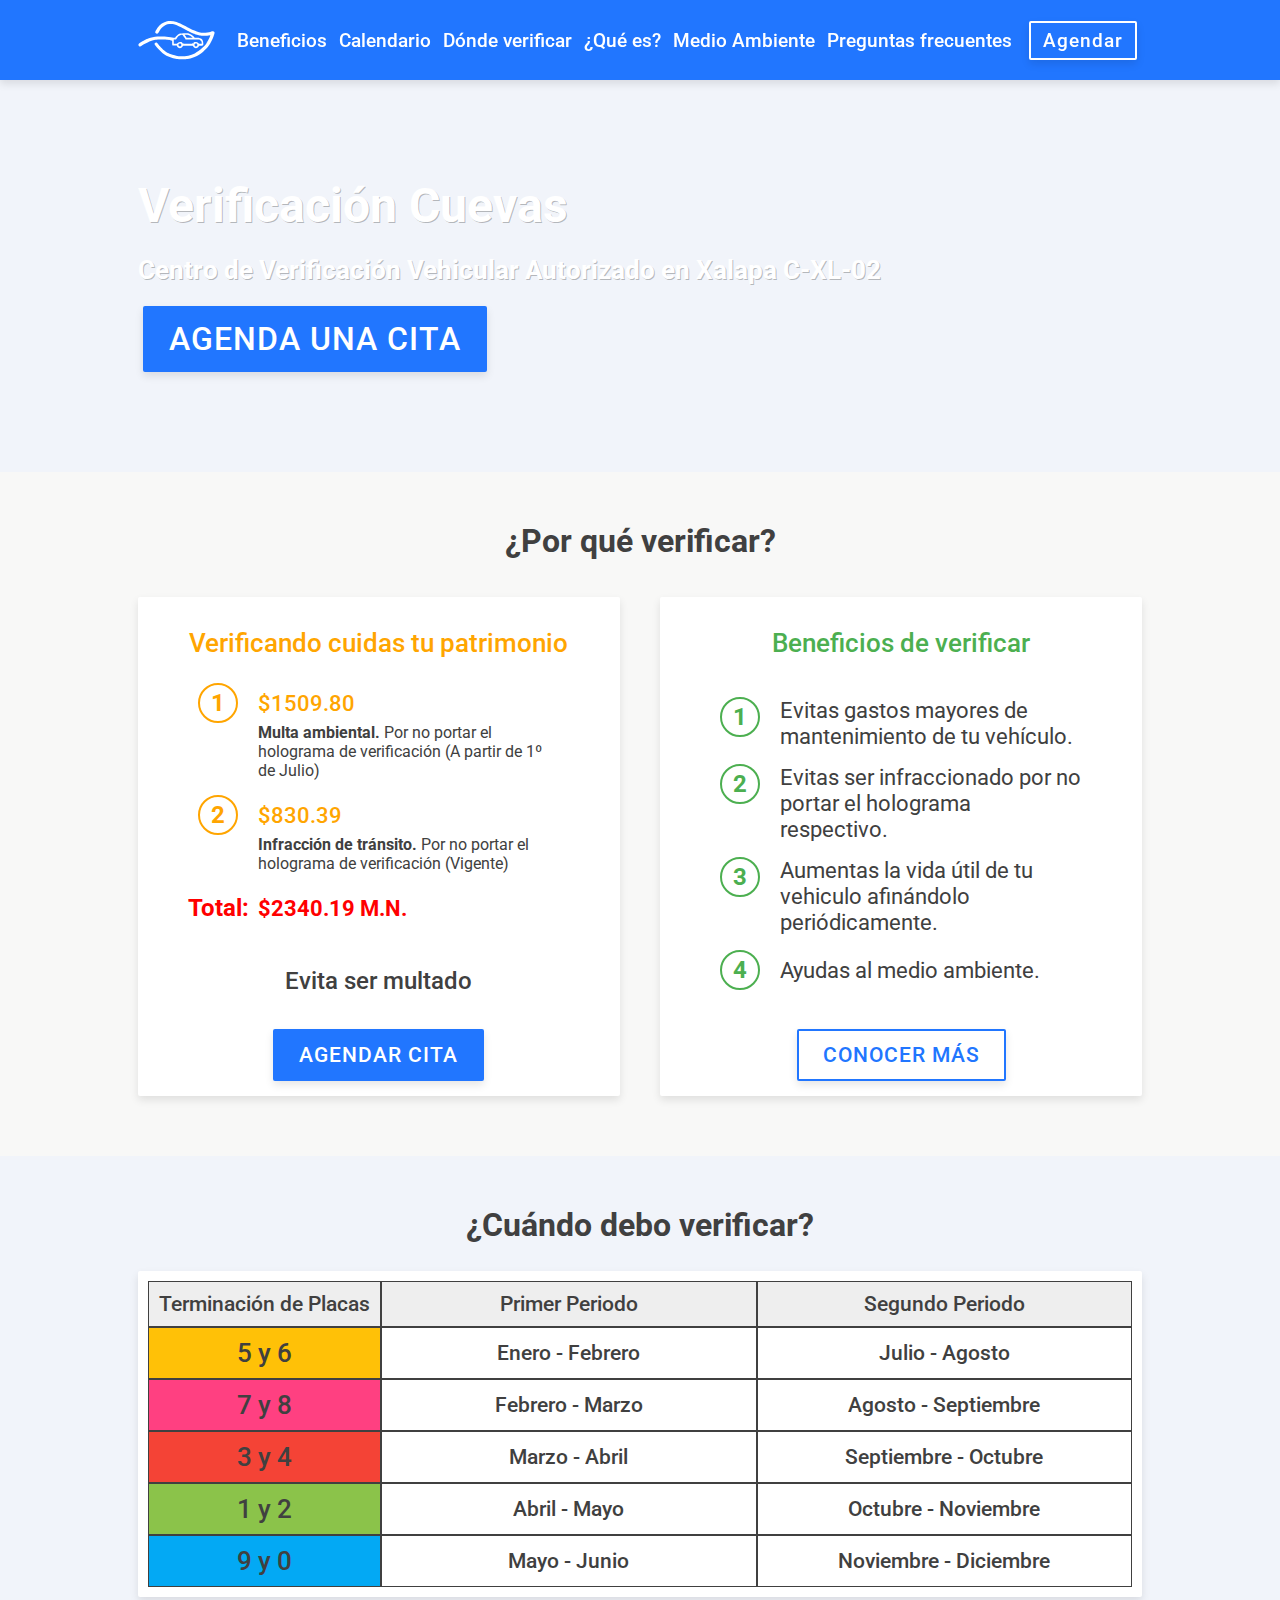
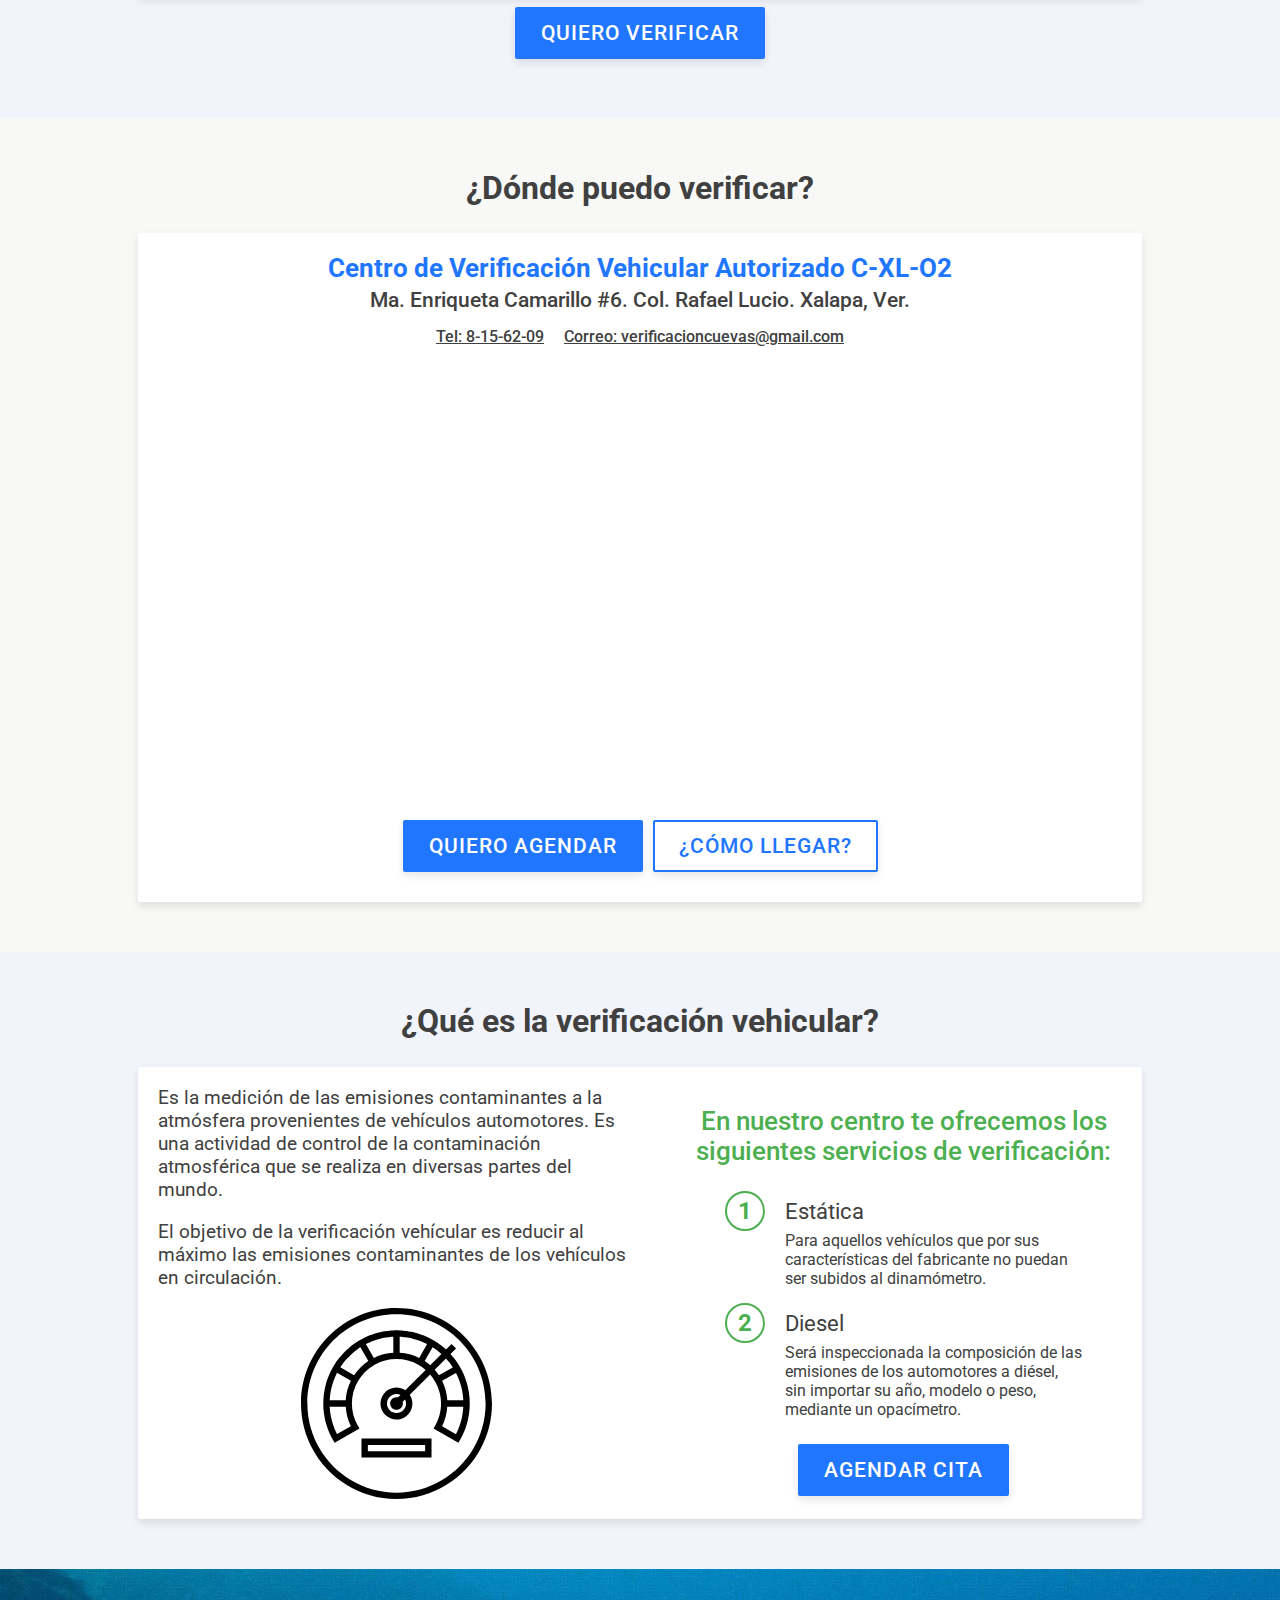
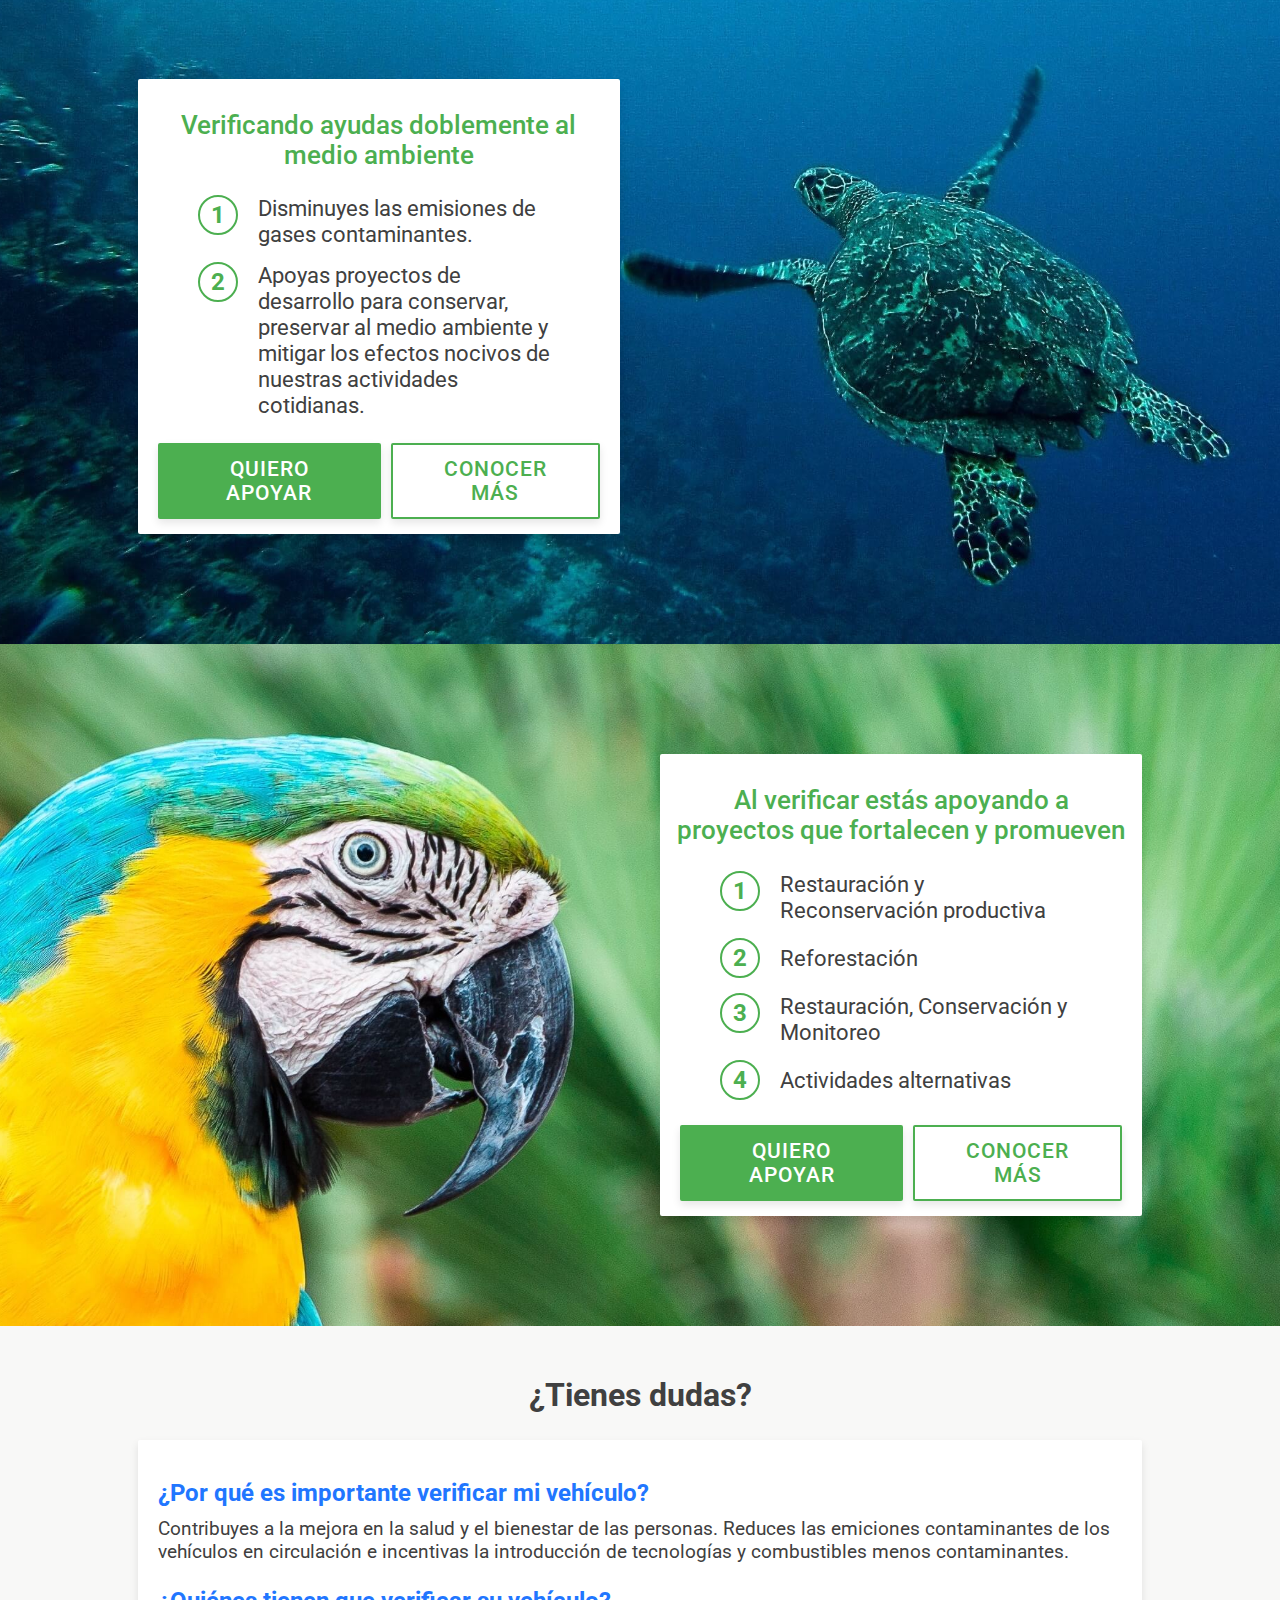
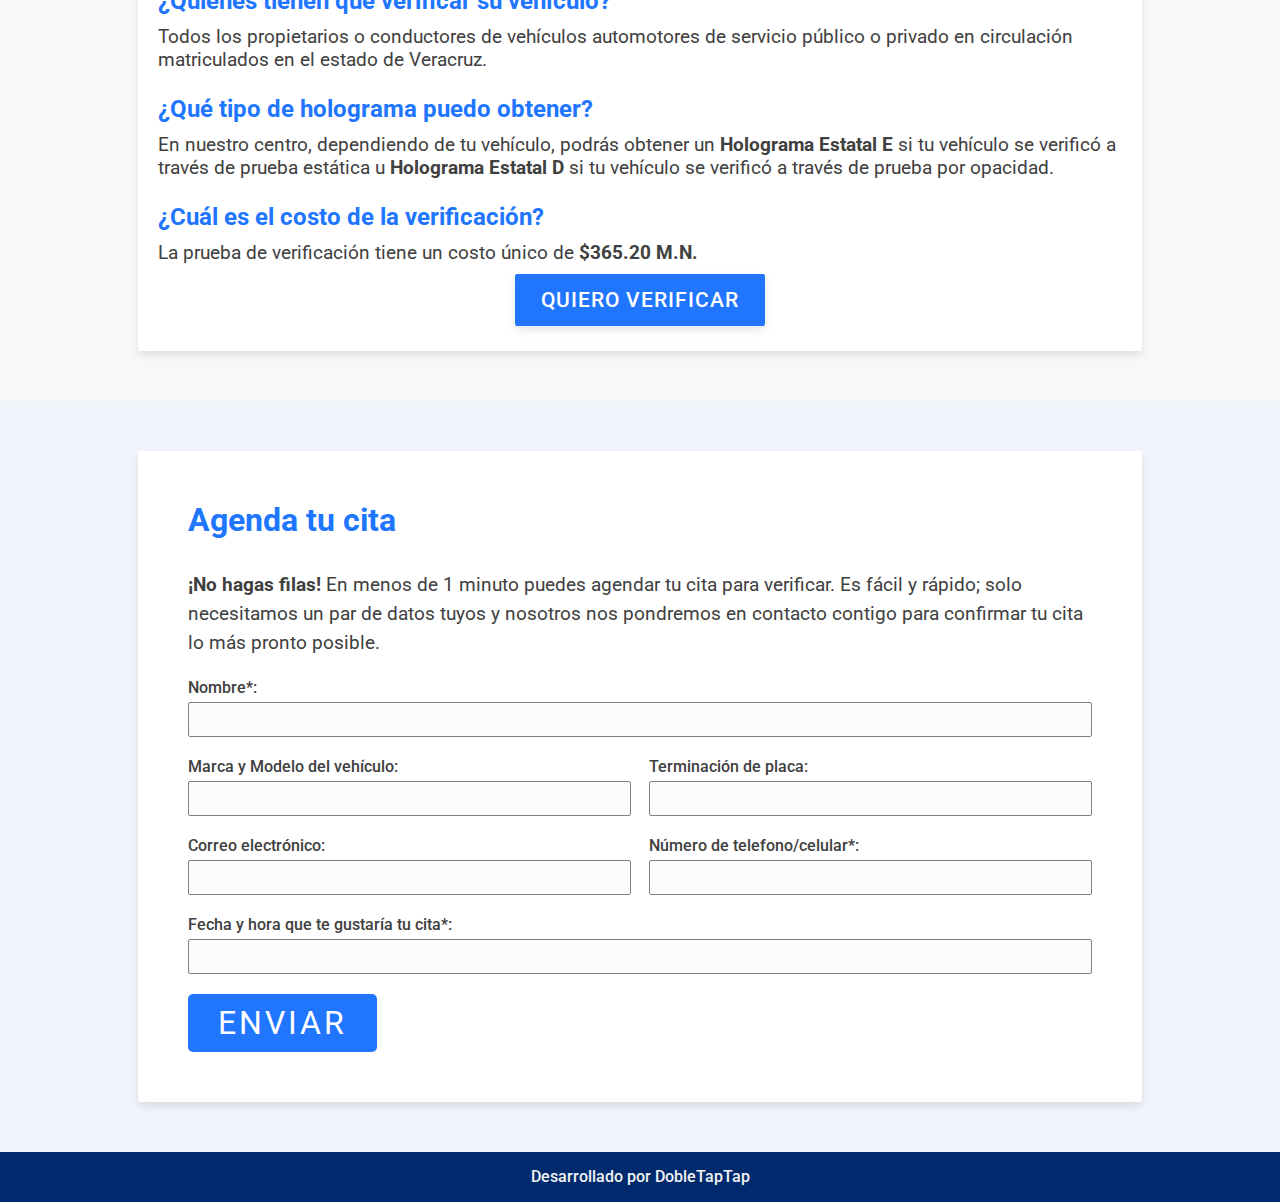
==== commit 090ae1a9: "Added Google Tag Manager to all pages" ====
--- a/index.html
+++ b/index.html
@@ -1,6 +1,13 @@
 <!DOCTYPE html>
 <html lang="en">
 <head>
+    <!-- Google Tag Manager -->
+    <script>(function(w,d,s,l,i){w[l]=w[l]||[];w[l].push({'gtm.start':
+    new Date().getTime(),event:'gtm.js'});var f=d.getElementsByTagName(s)[0],
+    j=d.createElement(s),dl=l!='dataLayer'?'&l='+l:'';j.async=true;j.src=
+    'https://www.googletagmanager.com/gtm.js?id='+i+dl;f.parentNode.insertBefore(j,f);
+    })(window,document,'script','dataLayer','GTM-PDNRH8F');</script>
+    <!-- End Google Tag Manager -->
     <meta charset="UTF-8">
     <meta name="viewport" content="width=device-width, initial-scale=1.0">
     <meta http-equiv="X-UA-Compatible" content="ie=edge">
@@ -11,6 +18,7 @@
     <meta property="og:description" content="Encuéntranos en Ma. Enriqueta Camarillo #6. 9:00am - 2:00pm y de 4:00pm - 6:30pm. Tan solo 2 cuadras atrás de la Nissan.">
     <meta property="og:image" content="https://raw.githubusercontent.com/dobletaptap/verificacion-cuevas/master/img/hero.png">
     <!-- / Facebook Meta -->
+    <link rel="canonical" href="https://verificacioncuevas.com">
     <link rel="shortcut icon" href="./img/favicon.png" type="image/png">
     <link href="https://fonts.googleapis.com/css?family=Roboto:400,500,700&display=swap" rel="stylesheet">
     <link rel="stylesheet" href="./css/style.min.css">
@@ -33,6 +41,10 @@
      <!-- End Facebook Pixel Code -->
 </head>
 <body>
+    <!-- Google Tag Manager (noscript) -->
+    <noscript><iframe src="https://www.googletagmanager.com/ns.html?id=GTM-PDNRH8F"
+    height="0" width="0" style="display:none;visibility:hidden"></iframe></noscript>
+    <!-- End Google Tag Manager (noscript) -->
     <header class="c-header">
         <div class="u-wrapper">
             <a href="/">
@@ -51,7 +63,7 @@
             </nav>
             <nav class="c-header__mobile-navbar">
                 <ul class="c-header__mobile-list">
-                    <li class="c-header__mobile-item"><a href="#verifica" class="c-cta c-cta--mini">Verifica</a></li>
+                    <li class="c-header__mobile-item"><a href="/cita.html" class="c-cta c-cta--mini">Agendar</a></li>
                     <li class="c-header__mobile-item"><a id="menu-button" class="c-header__link c-header__link--menu">Menú</a></li>
                 </ul>
             </nav>
--- a/css/style.min.css
+++ b/css/style.min.css
@@ -1,2 +1,2 @@
-*{-webkit-box-sizing:border-box;box-sizing:border-box}body{margin:0;padding:0;background:#F8F8F7;color:#404040;font-family:"Roboto",sans-serif}section{padding:50px 0}section:nth-child(odd){background:#F1F4FA}#tortuga{background-image:url("../img/turtle.jpg");background-position:center;background-size:cover;padding:100px 0}@media screen and (max-width: 540px){#tortuga{padding:50px 0}}#guacamaya{padding:100px 0;background-image:url("../img/guacamaya.jpg");background-position:center;background-size:cover}@media screen and (max-width: 540px){#guacamaya{padding:50px 0}}.u-wrapper{max-width:1024px;height:inherit;margin:0 auto;padding:0 10px;display:inherit;-webkit-box-pack:inherit;-ms-flex-pack:inherit;justify-content:inherit;-webkit-box-align:inherit;-ms-flex-align:inherit;align-items:inherit;-webkit-box-flex:inherit;-ms-flex:inherit;flex:inherit}.u-wrapper--blog{max-width:850px}.u-arranger{padding:10px 0;display:-webkit-box;display:-ms-flexbox;display:flex}.u-arranger--center{-webkit-box-pack:center;-ms-flex-pack:center;justify-content:center}.u-arranger--divide{-webkit-box-pack:justify;-ms-flex-pack:justify;justify-content:space-between}.u-arranger--left{-webkit-box-orient:horizontal;-webkit-box-direction:reverse;-ms-flex-direction:row-reverse;flex-direction:row-reverse}@media screen and (max-width: 540px){.u-arranger--divide{-webkit-box-orient:vertical;-webkit-box-direction:normal;-ms-flex-direction:column;flex-direction:column}}.u-container--half{width:48%}@media screen and (max-width: 768px){.u-container{width:70%;margin:0 auto}}@media screen and (max-width: 540px){.u-container{width:100%}}button,input,select,textarea{font-size:100%;margin:0;vertical-align:baseline;*vertical-align:middle}button,input{line-height:normal}button,select{text-transform:none}button,html input[type="button"],input[type="reset"],input[type="submit"]{-webkit-appearance:button;cursor:pointer;*overflow:visible}button[disabled],html input[disabled]{cursor:default}input[type="checkbox"],input[type="radio"]{-webkit-box-sizing:border-box;box-sizing:border-box;padding:0;*height:13px;*width:13px}input[type="search"]{-webkit-appearance:textfield;-webkit-box-sizing:content-box;box-sizing:content-box}input[type="search"]::-webkit-search-cancel-button,input[type="search"]::-webkit-search-decoration{-webkit-appearance:none}button::-moz-focus-inner,input::-moz-focus-inner{border:0;padding:0}textarea{overflow:auto;vertical-align:top}table{border-collapse:collapse;border-spacing:0}html,button,input,select,textarea{color:#222}::-moz-selection{background:#b3d4fc;text-shadow:none}::selection{background:#b3d4fc;text-shadow:none}img{vertical-align:middle}fieldset{border:0;margin:0;padding:0}textarea{resize:vertical}.chromeframe{margin:0.2em 0;background:#ccc;color:#000;padding:0.2em 0}.c-header{background:#2176ff;display:-webkit-box;display:-ms-flexbox;display:flex;-webkit-box-pack:justify;-ms-flex-pack:justify;justify-content:space-between;-webkit-box-flex:1;-ms-flex:1;flex:1;-webkit-box-shadow:0 4px 8px 0 rgba(0,0,0,0.1);box-shadow:0 4px 8px 0 rgba(0,0,0,0.1);font-size:1.2em;font-weight:500;position:fixed;width:100%;z-index:9;top:0;-webkit-box-align:center;-ms-flex-align:center;align-items:center}.c-header__logo{width:80px}.c-header__list{display:-webkit-box;display:-ms-flexbox;display:flex;-webkit-box-align:center;-ms-flex-align:center;align-items:center;padding:0}.c-header__mobile-navbar{display:none}.c-header__item{list-style:none;margin-left:12px}.c-header__link{text-decoration:none;color:white}.c-header__link:hover{color:limegreen}.c-header__link--menu:hover{color:white}@media screen and (max-width: 768px){.c-header{font-size:1em}}@media screen and (max-width: 540px){.c-header__navbar{font-size:1.2em;position:fixed;width:60vw;height:100vh;background:#2176ff;top:0;right:-60vw;-webkit-transition:cubic-bezier(0.215, 0.61, 0.355, 1) 0.5s;transition:cubic-bezier(0.215, 0.61, 0.355, 1) 0.5s}.c-header__navbar--active{right:0}.c-header__mobile-navbar{display:block;z-index:999}.c-header__list{-webkit-box-orient:vertical;-webkit-box-direction:normal;-ms-flex-direction:column;flex-direction:column;-webkit-box-pack:center;-ms-flex-pack:center;justify-content:center;-webkit-box-align:center;-ms-flex-align:center;align-items:center;height:100%}.c-header__mobile-list{display:-webkit-box;display:-ms-flexbox;display:flex;-webkit-box-align:center;-ms-flex-align:center;align-items:center;margin:0}.c-header__item{margin:15px 0px}.c-header__item:last-child{display:none}.c-header__mobile-item{list-style:none;margin:10px}}.c-cta{font-size:1.3em;-webkit-box-sizing:initial;box-sizing:initial;text-decoration:none;color:white;background:#2176ff;text-transform:uppercase;font-weight:500;letter-spacing:1px;padding:12px 24px;border-radius:2px;-webkit-box-shadow:0 4px 8px 0 rgba(0,0,0,0.1);box-shadow:0 4px 8px 0 rgba(0,0,0,0.1);display:inline-block;-webkit-transition:cubic-bezier(0.215, 0.61, 0.355, 1) 0.3s;transition:cubic-bezier(0.215, 0.61, 0.355, 1) 0.3s;border:2px solid #2176ff;margin:0 5px;text-align:center}.c-cta:hover{-webkit-transform:translateY(-5px);transform:translateY(-5px)}.c-cta:active{-webkit-transform:translateY(5px);transform:translateY(5px);background:#0051d4}.c-cta--big{font-size:2em}.c-cta--mini{font-size:inherit;text-transform:initial;padding:6px 12px;border-color:white}.c-cta--mini:hover{background:white;color:#2176ff;-webkit-transform:translateY(0px);transform:translateY(0px)}.c-cta--hollow{background:transparent;color:#2176ff}.c-cta--green{background:#4caf50;border-color:#4caf50}.c-cta--green-hollow{background:transparent;color:#4caf50;border-color:#4caf50}@media screen and (max-width: 540px){.c-cta{padding:12px 8px;text-align:center}.c-cta--big{font-size:1.5em}}.c-hero{margin-top:77px;background-image:-webkit-gradient(linear, left top, left bottom, from(rgba(0,0,0,0.28)), to(rgba(0,0,0,0.28))),url("../img/hero.png");background-image:linear-gradient(rgba(0,0,0,0.28), rgba(0,0,0,0.28)),url("../img/hero.png");background-size:cover;background-position:center;color:white;padding:100px}.c-hero__title{margin:0;font-size:3em;text-shadow:1px 1px rgba(0,0,0,0.25)}.c-hero__subtitle{font-size:1.6em;text-shadow:1px 1px rgba(0,0,0,0.25)}@media screen and (max-width: 540px){.c-hero{font-size:14px;text-align:center;padding:50px}.c-hero__title{margin-bottom:0}}.c-info{display:-ms-grid;display:grid;-ms-grid-columns:1fr 1fr;grid-template-columns:1fr 1fr;gap:0 10px;background:white;border-radius:2px;-webkit-box-shadow:0 4px 8px 0 rgba(0,0,0,0.1);box-shadow:0 4px 8px 0 rgba(0,0,0,0.1)}.c-info__column{padding-left:20px;-ms-flex-item-align:center;-ms-grid-row-align:center;align-self:center}.c-info__text{font-size:1.2em}.c-info__icon{width:40%;display:block;margin:0 auto;margin-bottom:20px}@media screen and (max-width: 768px){.c-info{font-size:14px}}@media screen and (max-width: 540px){.c-info{-ms-grid-columns:1fr;grid-template-columns:1fr}.c-info__column{padding:0 10px}}.c-heading{font-size:2em;text-align:center;margin-top:0}.c-calendar{border-radius:2px;display:-ms-grid;display:grid;-ms-grid-columns:auto 1fr 1fr;grid-template-columns:auto 1fr 1fr;-webkit-box-shadow:0 4px 8px 0 rgba(0,0,0,0.1);box-shadow:0 4px 8px 0 rgba(0,0,0,0.1);background:white;padding:10px}.c-calendar__cell{border:1px solid #404040;font-size:1.3em;display:-webkit-box;display:-ms-flexbox;display:flex;-webkit-box-pack:center;-ms-flex-pack:center;justify-content:center;-webkit-box-align:center;-ms-flex-align:center;align-items:center;padding:10px;font-weight:500}.c-calendar__cell--heading{background:#eeeeee}.c-calendar__cell--plate{font-size:1.6em}.c-calendar__cell--yellow{background:#ffc107}.c-calendar__cell--pink{background:#ff4081}.c-calendar__cell--red{background:#f44336}.c-calendar__cell--green{background:#8bc34a}.c-calendar__cell--blue{background:#03a9f4}@media screen and (max-width: 540px){.c-calendar{font-size:12px;text-align:center;-ms-grid-columns:1fr 1fr 1fr;grid-template-columns:1fr 1fr 1fr}}.c-benefits{background:white;border-radius:2px;-webkit-box-shadow:0 4px 8px 0 rgba(0,0,0,0.1);box-shadow:0 4px 8px 0 rgba(0,0,0,0.1);padding:5px 15px;height:100%;display:-webkit-box;display:-ms-flexbox;display:flex;-webkit-box-orient:vertical;-webkit-box-direction:normal;-ms-flex-direction:column;flex-direction:column;-webkit-box-pack:justify;-ms-flex-pack:justify;justify-content:space-between}.c-benefits--no-shadow{-webkit-box-shadow:none;box-shadow:none}.c-benefits__title{text-align:center;font-size:1.6em;color:#4caf50;font-weight:500}.c-benefits__title--money{color:orange}.c-benefits__list{width:80%;margin:0 auto}.c-benefits__list-item{display:-ms-grid;display:grid;-ms-grid-columns:50px 1fr;grid-template-columns:50px 1fr;gap:0 10px;grid-template-areas:"bullet title" ". text ";margin-bottom:15px}.c-benefits__list-item__bullet{-ms-grid-row:1;-ms-grid-column:1;grid-area:bullet;color:#4caf50;border:2px solid;width:40px;height:40px;border-radius:50%;display:-webkit-box;display:-ms-flexbox;display:flex;-webkit-box-pack:center;-ms-flex-pack:center;justify-content:center;-webkit-box-align:center;-ms-flex-align:center;align-items:center;font-weight:bold;font-size:1.5em}.c-benefits__list-item__bullet--money{color:orange}.c-benefits__list-item__bullet--total{border:none;color:red}.c-benefits__list-item__title{-ms-grid-row:1;-ms-grid-column:2;grid-area:title;font-size:1.4em;margin:0;-ms-flex-item-align:center;align-self:center}.c-benefits__list-item__title--money{font-weight:500;color:orange}.c-benefits__list-item__title--total{color:red;font-weight:bold}.c-benefits__list-item__text{-ms-grid-row:2;-ms-grid-column:2;grid-area:text;margin:0}.c-benefits__alert{text-align:center;font-size:1.5em;font-weight:500}@media screen and (max-width: 768px){.c-benefits{font-size:14px}.c-benefits__list{width:90%}}@media screen and (max-width: 540px){.c-benefits{margin:10px 0}}.c-map{background:white;border-radius:2px;-webkit-box-shadow:0 4px 8px 0 rgba(0,0,0,0.1);box-shadow:0 4px 8px 0 rgba(0,0,0,0.1);padding:20px 10px}.c-map__title{text-align:center;font-size:1.6em;margin:0;color:#2176ff}.c-map__address{font-size:1.3em;font-weight:500;text-align:center;margin:5px 0}.c-map__link{display:inline-block;text-align:center;color:inherit;font-weight:500;margin:0 10px}.c-map__link:hover{color:#2176ff}@media screen and (max-width: 540px){.c-map{font-size:12px}}.c-faqs{background:white;border-radius:2px;-webkit-box-shadow:0 4px 8px 0 rgba(0,0,0,0.1);box-shadow:0 4px 8px 0 rgba(0,0,0,0.1);padding:15px 20px}.c-faqs__question{color:#2176ff;font-size:1.5em;margin-bottom:10px}.c-faqs__answer{font-size:1.2em;margin:0}@media screen and (max-width: 768px){.c-faqs{font-size:14px}}.c-form{background:white;border-radius:2px;-webkit-box-shadow:0 4px 8px 0 rgba(0,0,0,0.1);box-shadow:0 4px 8px 0 rgba(0,0,0,0.1);padding:50px}.c-form__title{color:#2176ff;margin-top:0;font-size:2em}.c-form__description{font-size:1.2em;line-height:1.5}.c-form__label{font-weight:500;font-size:1em;display:block;margin-top:20px;margin-bottom:5px}.c-form__label--small{margin:5px 0}.c-form__input{width:100%;font-family:"Roboto",sans-serif;font-size:1.2em;border:1px solid gray;background:#fcfcfc;padding:5px;border-radius:2px;outline:none}.c-form__input-divider{display:-webkit-box;display:-ms-flexbox;display:flex;-webkit-box-pack:justify;-ms-flex-pack:justify;justify-content:space-between;width:100%}.c-form__input-division{width:49%}.c-form__radio{margin-right:5px;cursor:pointer}.c-form__button{font-family:"Roboto",sans-serif;-webkit-box-sizing:initial;box-sizing:initial;margin-top:20px;color:white;background:#2176ff;border:none;letter-spacing:3px;padding:10px 30px;text-transform:uppercase;font-size:2em;-webkit-transition:cubic-bezier(0.215, 0.61, 0.355, 1) 0.3s;transition:cubic-bezier(0.215, 0.61, 0.355, 1) 0.3s;outline:none;border-radius:5px}.c-form__button:hover{-webkit-transform:translateY(-5px);transform:translateY(-5px)}.c-form__button:active{-webkit-transform:translateY(5px);transform:translateY(5px)}@media screen and (max-width: 540px){.c-form{font-size:14px;padding:20px}.c-form__input-divider{-webkit-box-align:end;-ms-flex-align:end;align-items:flex-end}.c-form__button-container{display:-webkit-box;display:-ms-flexbox;display:flex;-webkit-box-pack:center;-ms-flex-pack:center;justify-content:center}}.c-blog{margin-top:77px}.c-blog__cover{display:-webkit-box;display:-ms-flexbox;display:flex;-webkit-box-align:center;-ms-flex-align:center;align-items:center;text-align:center;background-image:-webkit-gradient(linear, left top, left bottom, from(rgba(0,0,0,0.55)), to(rgba(0,0,0,0.55))),url("../img/car-engine.jpg");background-image:linear-gradient(rgba(0,0,0,0.55), rgba(0,0,0,0.55)),url("../img/car-engine.jpg");background-size:cover;background-position:center;min-height:330px}.c-blog__title{color:white;font-size:3em}.c-blog__body{padding-top:20px}.c-blog__subtitle{font-size:1.6em;line-height:1.6em;border-bottom:1px solid #d3d3d3}.c-blog__paragraph{font-size:1.25em;margin:1em 0;line-height:1.6em}.c-blog__list-item{display:-ms-grid;display:grid;-ms-grid-columns:50px 1fr;grid-template-columns:50px 1fr;gap:0 10px;grid-template-areas:"bullet title" ". text ";margin-bottom:15px}.c-blog__list-item__bullet{-ms-grid-row:1;-ms-grid-column:1;grid-area:bullet;color:#2176ff;display:-webkit-box;display:-ms-flexbox;display:flex;-webkit-box-pack:center;-ms-flex-pack:center;justify-content:center;-webkit-box-align:center;-ms-flex-align:center;align-items:center;font-weight:500;font-size:2em}.c-blog__list-item__title{-ms-grid-row:1;-ms-grid-column:2;grid-area:title;margin:0;-ms-flex-item-align:center;-ms-grid-row-align:center;align-self:center;font-size:2em;line-height:1.6em;font-weight:500}.c-blog__list-item__text{-ms-grid-row:2;-ms-grid-column:2;grid-area:text;font-size:1.25em;margin:0 0 1em 0;line-height:1.6em;color:#606164}@media screen and (max-width: 540px){.c-blog{font-size:11px}.c-blog__cover{min-height:200px}.c-blog__list-item{gap:0}.c-blog__list-item__bullet{-webkit-box-align:start;-ms-flex-align:start;align-items:flex-start;line-height:1.6em}}.c-cta-banner{padding:20px 0;background:#2176ff0d}.c-cta-banner__title{font-size:1.4em;margin-bottom:5px}.c-cta-banner__subtitle{margin:0}.c-cta-banner__link{margin:0;display:block;color:#404040;text-decoration:none}.c-cta-banner__link:hover{text-decoration:underline}.c-cta-banner__text{font-size:1.2em}.c-cta-banner__button{font-size:1.3em;-webkit-box-sizing:initial;box-sizing:initial;text-decoration:none;color:white;background:#2176ff;text-transform:uppercase;font-weight:500;letter-spacing:1px;padding:12px 24px;border-radius:2px;-webkit-box-shadow:0 4px 8px 0 rgba(0,0,0,0.1);box-shadow:0 4px 8px 0 rgba(0,0,0,0.1);display:inline-block;-webkit-transition:cubic-bezier(0.215, 0.61, 0.355, 1) 0.3s;transition:cubic-bezier(0.215, 0.61, 0.355, 1) 0.3s;border:2px solid #2176ff;text-align:center}.c-cta-banner__button:hover{-webkit-transform:translateY(-5px);transform:translateY(-5px)}.c-cta-banner__button:active{-webkit-transform:translateY(5px);transform:translateY(5px);background:#0051d4}@media screen and (max-width: 540px){.c-cta-banner{text-align:center}}.c-suggestions{padding:25px 0}.c-suggestions__title{font-weight:500}.c-suggestions__cards-container{display:-ms-grid;display:grid;-ms-grid-columns:(1fr)[4];grid-template-columns:repeat(4, 1fr);gap:15px}@media screen and (max-width: 540px){.c-suggestions__cards-container{-ms-grid-columns:1fr;grid-template-columns:1fr}}.c-card{border-radius:8px;overflow:hidden;background:white;-webkit-box-shadow:0 4px 8px 0 rgba(0,0,0,0.1);box-shadow:0 4px 8px 0 rgba(0,0,0,0.1);position:relative;border:1px solid transparent;-webkit-transition:all .3s;transition:all .3s}.c-card:hover{border-color:#0791e6;-webkit-box-shadow:0 2px 4px 0 rgba(0,0,0,0.2);box-shadow:0 2px 4px 0 rgba(0,0,0,0.2)}.c-card__link{position:absolute;top:0;right:0;left:0;bottom:0}.c-card__cover{width:100%;height:80px;-o-object-fit:cover;object-fit:cover;-o-object-position:center;object-position:center}.c-card__text-container{width:90%;margin:0 auto}.c-card__title{color:#2176ff;font-weight:500;font-size:1.1em}@media screen and (max-width: 540px){.c-card__cover{height:110px}}.c-month-banner{margin-top:78px;padding:30px 0;text-align:center;color:white}.c-month-banner--1-2{background-image:-webkit-gradient(linear, left top, right top, color-stop(9.3%, #00a651), color-stop(118.3%, #00d1ae));background-image:linear-gradient(to right, #00a651 9.3%, #00d1ae 118.3%)}.c-month-banner--3-4{background:-webkit-gradient(linear, left top, right top, from(#cb2d3e), to(#ef473a));background:linear-gradient(to right, #cb2d3e, #ef473a)}.c-month-banner--5-6{background-image:-webkit-gradient(linear, left top, right top, from(#f6c722), to(#f59521));background-image:linear-gradient(to right, #f6c722, #f59521)}.c-month-banner--7-8{background:-webkit-gradient(linear, left top, right top, from(#bc4e9c), to(#f80759));background:linear-gradient(to right, #bc4e9c, #f80759)}.c-month-banner--9-0{background:-webkit-gradient(linear, left top, right top, from(#457fca), to(#5691c8));background:linear-gradient(to right, #457fca, #5691c8)}.c-month-banner__text{margin-top:0;font-size:1.2em}.c-month-banner__months{font-size:2em;margin:0;font-weight:500}.c-month-banner__plates{font-size:4.5em;margin:0}@media screen and (max-width: 540px){.c-month-banner{font-size:12px}}.c-footer{background:#002a6e;min-height:50px;display:-webkit-box;display:-ms-flexbox;display:flex;-webkit-box-pack:center;-ms-flex-pack:center;justify-content:center;-webkit-box-align:center;-ms-flex-align:center;align-items:center}.c-footer__credit{font-weight:500;color:#F2F2F2;text-decoration:none}.c-footer__credit:hover{text-decoration:underline}
+*{-webkit-box-sizing:border-box;box-sizing:border-box}body{margin:0;padding:0;background:#F8F8F7;color:#404040;font-family:"Roboto",sans-serif}section{padding:50px 0}section:nth-child(odd){background:#F1F4FA}#tortuga{background-image:url("../img/turtle.jpg");background-position:center;background-size:cover;padding:100px 0}@media screen and (max-width: 540px){#tortuga{padding:50px 0}}#guacamaya{padding:100px 0;background-image:url("../img/guacamaya.jpg");background-position:center;background-size:cover}@media screen and (max-width: 540px){#guacamaya{padding:50px 0}}.u-wrapper{max-width:1024px;height:inherit;margin:0 auto;padding:0 10px;display:inherit;-webkit-box-pack:inherit;-ms-flex-pack:inherit;justify-content:inherit;-webkit-box-align:inherit;-ms-flex-align:inherit;align-items:inherit;-webkit-box-flex:inherit;-ms-flex:inherit;flex:inherit}.u-wrapper--blog{max-width:850px}.u-arranger{padding:10px 0;display:-webkit-box;display:-ms-flexbox;display:flex}.u-arranger--center{-webkit-box-pack:center;-ms-flex-pack:center;justify-content:center}.u-arranger--divide{-webkit-box-pack:justify;-ms-flex-pack:justify;justify-content:space-between}.u-arranger--left{-webkit-box-orient:horizontal;-webkit-box-direction:reverse;-ms-flex-direction:row-reverse;flex-direction:row-reverse}@media screen and (max-width: 540px){.u-arranger--divide{-webkit-box-orient:vertical;-webkit-box-direction:normal;-ms-flex-direction:column;flex-direction:column}}.u-container--half{width:48%}@media screen and (max-width: 768px){.u-container{width:70%;margin:0 auto}}@media screen and (max-width: 540px){.u-container{width:100%}}button,input,select,textarea{font-size:100%;margin:0;vertical-align:baseline;*vertical-align:middle}button,input{line-height:normal}button,select{text-transform:none}button,html input[type="button"],input[type="reset"],input[type="submit"]{-webkit-appearance:button;cursor:pointer;*overflow:visible}button[disabled],html input[disabled]{cursor:default}input[type="checkbox"],input[type="radio"]{-webkit-box-sizing:border-box;box-sizing:border-box;padding:0;*height:13px;*width:13px}input[type="search"]{-webkit-appearance:textfield;-webkit-box-sizing:content-box;box-sizing:content-box}input[type="search"]::-webkit-search-cancel-button,input[type="search"]::-webkit-search-decoration{-webkit-appearance:none}button::-moz-focus-inner,input::-moz-focus-inner{border:0;padding:0}textarea{overflow:auto;vertical-align:top}table{border-collapse:collapse;border-spacing:0}html,button,input,select,textarea{color:#222}::-moz-selection{background:#b3d4fc;text-shadow:none}::selection{background:#b3d4fc;text-shadow:none}img{vertical-align:middle}fieldset{border:0;margin:0;padding:0}textarea{resize:vertical}.chromeframe{margin:0.2em 0;background:#ccc;color:#000;padding:0.2em 0}.c-header{background:#2176ff;display:-webkit-box;display:-ms-flexbox;display:flex;-webkit-box-pack:justify;-ms-flex-pack:justify;justify-content:space-between;-webkit-box-flex:1;-ms-flex:1;flex:1;-webkit-box-shadow:0 4px 8px 0 rgba(0,0,0,0.1);box-shadow:0 4px 8px 0 rgba(0,0,0,0.1);font-size:1.2em;font-weight:500;position:fixed;width:100%;z-index:9;top:0;-webkit-box-align:center;-ms-flex-align:center;align-items:center}.c-header__logo{width:80px}.c-header__list{display:-webkit-box;display:-ms-flexbox;display:flex;-webkit-box-align:center;-ms-flex-align:center;align-items:center;padding:0}.c-header__mobile-navbar{display:none}.c-header__item{list-style:none;margin-left:12px}.c-header__link{text-decoration:none;color:white}.c-header__link:hover{color:limegreen}.c-header__link--menu:hover{color:white}@media screen and (max-width: 768px){.c-header{font-size:1em}}@media screen and (max-width: 540px){.c-header__navbar{font-size:1.2em;position:fixed;width:60vw;height:100vh;background:#2176ff;top:0;right:-60vw;-webkit-transition:cubic-bezier(0.215, 0.61, 0.355, 1) 0.5s;transition:cubic-bezier(0.215, 0.61, 0.355, 1) 0.5s}.c-header__navbar--active{right:0}.c-header__mobile-navbar{display:block;z-index:999}.c-header__list{-webkit-box-orient:vertical;-webkit-box-direction:normal;-ms-flex-direction:column;flex-direction:column;-webkit-box-pack:center;-ms-flex-pack:center;justify-content:center;-webkit-box-align:center;-ms-flex-align:center;align-items:center;height:100%}.c-header__mobile-list{display:-webkit-box;display:-ms-flexbox;display:flex;-webkit-box-align:center;-ms-flex-align:center;align-items:center;margin:0}.c-header__item{margin:15px 0px}.c-header__item:last-child{display:none}.c-header__mobile-item{list-style:none;margin:10px}}.c-cta{font-size:1.3em;-webkit-box-sizing:initial;box-sizing:initial;text-decoration:none;color:white;background:#2176ff;text-transform:uppercase;font-weight:500;letter-spacing:1px;padding:12px 24px;border-radius:2px;-webkit-box-shadow:0 4px 8px 0 rgba(0,0,0,0.1);box-shadow:0 4px 8px 0 rgba(0,0,0,0.1);display:inline-block;-webkit-transition:cubic-bezier(0.215, 0.61, 0.355, 1) 0.3s;transition:cubic-bezier(0.215, 0.61, 0.355, 1) 0.3s;border:2px solid #2176ff;margin:0 5px;text-align:center}.c-cta:hover{-webkit-transform:translateY(-5px);transform:translateY(-5px)}.c-cta:active{-webkit-transform:translateY(5px);transform:translateY(5px);background:#0051d4}.c-cta--big{font-size:2em}.c-cta--mini{font-size:inherit;text-transform:initial;padding:6px 12px;border-color:white}.c-cta--mini:hover{background:white;color:#2176ff;-webkit-transform:translateY(0px);transform:translateY(0px)}.c-cta--hollow{background:transparent;color:#2176ff}.c-cta--green{background:#4caf50;border-color:#4caf50}.c-cta--green-hollow{background:transparent;color:#4caf50;border-color:#4caf50}@media screen and (max-width: 540px){.c-cta{padding:12px 8px;text-align:center}.c-cta--big{font-size:1.5em}}.c-hero{margin-top:77px;background-image:-webkit-gradient(linear, left top, left bottom, from(rgba(0,0,0,0.28)), to(rgba(0,0,0,0.28))),url("../img/hero.png");background-image:linear-gradient(rgba(0,0,0,0.28), rgba(0,0,0,0.28)),url("../img/hero.png");background-size:cover;background-position:center;color:white;padding:100px}.c-hero__title{margin:0;font-size:3em;text-shadow:1px 1px rgba(0,0,0,0.25)}.c-hero__subtitle{font-size:1.6em;text-shadow:1px 1px rgba(0,0,0,0.25)}@media screen and (max-width: 540px){.c-hero{font-size:14px;text-align:center;padding:50px}.c-hero__title{margin-bottom:0}}.c-info{display:-ms-grid;display:grid;-ms-grid-columns:1fr 1fr;grid-template-columns:1fr 1fr;gap:0 10px;background:white;border-radius:2px;-webkit-box-shadow:0 4px 8px 0 rgba(0,0,0,0.1);box-shadow:0 4px 8px 0 rgba(0,0,0,0.1)}.c-info__column{padding-left:20px;-ms-flex-item-align:center;-ms-grid-row-align:center;align-self:center}.c-info__text{font-size:1.2em}.c-info__icon{width:40%;display:block;margin:0 auto;margin-bottom:20px}@media screen and (max-width: 768px){.c-info{font-size:14px}}@media screen and (max-width: 540px){.c-info{-ms-grid-columns:1fr;grid-template-columns:1fr}.c-info__column{padding:0 10px}}.c-heading{font-size:2em;text-align:center;margin-top:0}.c-calendar{border-radius:2px;display:-ms-grid;display:grid;-ms-grid-columns:auto 1fr 1fr;grid-template-columns:auto 1fr 1fr;-webkit-box-shadow:0 4px 8px 0 rgba(0,0,0,0.1);box-shadow:0 4px 8px 0 rgba(0,0,0,0.1);background:white;padding:10px}.c-calendar__cell{border:1px solid #404040;font-size:1.3em;display:-webkit-box;display:-ms-flexbox;display:flex;-webkit-box-pack:center;-ms-flex-pack:center;justify-content:center;-webkit-box-align:center;-ms-flex-align:center;align-items:center;padding:10px;font-weight:500}.c-calendar__cell--heading{background:#eeeeee}.c-calendar__cell--plate{font-size:1.6em}.c-calendar__cell--yellow{background:#ffc107}.c-calendar__cell--pink{background:#ff4081}.c-calendar__cell--red{background:#f44336}.c-calendar__cell--green{background:#8bc34a}.c-calendar__cell--blue{background:#03a9f4}@media screen and (max-width: 540px){.c-calendar{font-size:12px;text-align:center;-ms-grid-columns:1fr 1fr 1fr;grid-template-columns:1fr 1fr 1fr}}.c-benefits{background:white;border-radius:2px;-webkit-box-shadow:0 4px 8px 0 rgba(0,0,0,0.1);box-shadow:0 4px 8px 0 rgba(0,0,0,0.1);padding:5px 15px;height:100%;display:-webkit-box;display:-ms-flexbox;display:flex;-webkit-box-orient:vertical;-webkit-box-direction:normal;-ms-flex-direction:column;flex-direction:column;-webkit-box-pack:justify;-ms-flex-pack:justify;justify-content:space-between}.c-benefits--no-shadow{-webkit-box-shadow:none;box-shadow:none}.c-benefits__title{text-align:center;font-size:1.6em;color:#4caf50;font-weight:500}.c-benefits__title--money{color:orange}.c-benefits__list{width:80%;margin:0 auto}.c-benefits__list-item{display:-ms-grid;display:grid;-ms-grid-columns:50px 1fr;grid-template-columns:50px 1fr;gap:0 10px;grid-template-areas:"bullet title" ". text ";margin-bottom:15px}.c-benefits__list-item__bullet{-ms-grid-row:1;-ms-grid-column:1;grid-area:bullet;color:#4caf50;border:2px solid;width:40px;height:40px;border-radius:50%;display:-webkit-box;display:-ms-flexbox;display:flex;-webkit-box-pack:center;-ms-flex-pack:center;justify-content:center;-webkit-box-align:center;-ms-flex-align:center;align-items:center;font-weight:bold;font-size:1.5em}.c-benefits__list-item__bullet--money{color:orange}.c-benefits__list-item__bullet--total{border:none;color:red}.c-benefits__list-item__title{-ms-grid-row:1;-ms-grid-column:2;grid-area:title;font-size:1.4em;margin:0;-ms-flex-item-align:center;align-self:center}.c-benefits__list-item__title--money{font-weight:500;color:orange}.c-benefits__list-item__title--total{color:red;font-weight:bold}.c-benefits__list-item__text{-ms-grid-row:2;-ms-grid-column:2;grid-area:text;margin:0}.c-benefits__alert{text-align:center;font-size:1.5em;font-weight:500}@media screen and (max-width: 768px){.c-benefits{font-size:14px}.c-benefits__list{width:90%}}@media screen and (max-width: 540px){.c-benefits{margin:10px 0}}.c-map{background:white;border-radius:2px;-webkit-box-shadow:0 4px 8px 0 rgba(0,0,0,0.1);box-shadow:0 4px 8px 0 rgba(0,0,0,0.1);padding:20px 10px}.c-map__title{text-align:center;font-size:1.6em;margin:0;color:#2176ff}.c-map__address{font-size:1.3em;font-weight:500;text-align:center;margin:5px 0}.c-map__link{display:inline-block;text-align:center;color:inherit;font-weight:500;margin:0 10px}.c-map__link:hover{color:#2176ff}@media screen and (max-width: 540px){.c-map{font-size:12px}}.c-faqs{background:white;border-radius:2px;-webkit-box-shadow:0 4px 8px 0 rgba(0,0,0,0.1);box-shadow:0 4px 8px 0 rgba(0,0,0,0.1);padding:15px 20px}.c-faqs__question{color:#2176ff;font-size:1.5em;margin-bottom:10px}.c-faqs__answer{font-size:1.2em;margin:0}@media screen and (max-width: 768px){.c-faqs{font-size:14px}}.c-form{background:white;border-radius:2px;-webkit-box-shadow:0 4px 8px 0 rgba(0,0,0,0.1);box-shadow:0 4px 8px 0 rgba(0,0,0,0.1);padding:50px}.c-form__title{color:#2176ff;margin-top:0;font-size:2em}.c-form__description{font-size:1.2em;line-height:1.5}.c-form__label{font-weight:500;font-size:1em;display:block;margin-top:20px;margin-bottom:5px}.c-form__label--small{margin:5px 0}.c-form__input{width:100%;font-family:"Roboto",sans-serif;font-size:1.2em;border:1px solid gray;background:#fcfcfc;padding:5px;border-radius:2px;outline:none}.c-form__input-divider{display:-webkit-box;display:-ms-flexbox;display:flex;-webkit-box-pack:justify;-ms-flex-pack:justify;justify-content:space-between;width:100%}.c-form__input-division{width:49%}.c-form__radio{margin-right:5px;cursor:pointer}.c-form__button{font-family:"Roboto",sans-serif;-webkit-box-sizing:initial;box-sizing:initial;margin-top:20px;color:white;background:#2176ff;border:none;letter-spacing:3px;padding:10px 30px;text-transform:uppercase;font-size:2em;-webkit-transition:cubic-bezier(0.215, 0.61, 0.355, 1) 0.3s;transition:cubic-bezier(0.215, 0.61, 0.355, 1) 0.3s;outline:none;border-radius:5px}.c-form__button:hover{-webkit-transform:translateY(-5px);transform:translateY(-5px)}.c-form__button:active{-webkit-transform:translateY(5px);transform:translateY(5px)}@media screen and (max-width: 540px){.c-form{font-size:14px;padding:20px}.c-form__input-divider{-webkit-box-align:end;-ms-flex-align:end;align-items:flex-end}.c-form__button-container{display:-webkit-box;display:-ms-flexbox;display:flex;-webkit-box-pack:center;-ms-flex-pack:center;justify-content:center}}.c-blog{margin-top:77px}.c-blog__cover{display:-webkit-box;display:-ms-flexbox;display:flex;-webkit-box-align:center;-ms-flex-align:center;align-items:center;text-align:center;background-image:-webkit-gradient(linear, left top, left bottom, from(rgba(0,0,0,0.55)), to(rgba(0,0,0,0.55))),url("../img/car-engine.jpg");background-image:linear-gradient(rgba(0,0,0,0.55), rgba(0,0,0,0.55)),url("../img/car-engine.jpg");background-size:cover;background-position:center;min-height:330px}.c-blog__title{color:white;font-size:3em}.c-blog__body{padding-top:20px}.c-blog__subtitle{font-size:1.6em;line-height:1.6em;border-bottom:1px solid #d3d3d3}.c-blog__paragraph{font-size:1.25em;margin:1em 0;line-height:1.6em}.c-blog__list-item{display:-ms-grid;display:grid;-ms-grid-columns:50px 1fr;grid-template-columns:50px 1fr;gap:0 10px;grid-template-areas:"bullet title" ". text ";margin-bottom:15px}.c-blog__list-item__bullet{-ms-grid-row:1;-ms-grid-column:1;grid-area:bullet;color:#2176ff;display:-webkit-box;display:-ms-flexbox;display:flex;-webkit-box-pack:center;-ms-flex-pack:center;justify-content:center;-webkit-box-align:center;-ms-flex-align:center;align-items:center;font-weight:500;font-size:2em}.c-blog__list-item__title{-ms-grid-row:1;-ms-grid-column:2;grid-area:title;margin:0;-ms-flex-item-align:center;-ms-grid-row-align:center;align-self:center;font-size:2em;line-height:1.6em;font-weight:500}.c-blog__list-item__text{-ms-grid-row:2;-ms-grid-column:2;grid-area:text;font-size:1.25em;margin:0 0 1em 0;line-height:1.6em;color:#606164}@media screen and (max-width: 540px){.c-blog{font-size:11px}.c-blog__cover{min-height:200px}.c-blog__list-item{gap:0}.c-blog__list-item__bullet{-webkit-box-align:start;-ms-flex-align:start;align-items:flex-start;line-height:1.6em}}.c-cta-banner{padding:20px 0;background:#2176ff0d}.c-cta-banner__title{font-size:1.4em;margin-bottom:5px}.c-cta-banner__subtitle{margin:0}.c-cta-banner__link{margin:0;display:block;color:#404040;text-decoration:none}.c-cta-banner__link:hover{text-decoration:underline}.c-cta-banner__text{font-size:1.2em}.c-cta-banner__button{font-size:1.3em;-webkit-box-sizing:initial;box-sizing:initial;text-decoration:none;color:white;background:#2176ff;text-transform:uppercase;font-weight:500;letter-spacing:1px;padding:12px 24px;border-radius:2px;-webkit-box-shadow:0 4px 8px 0 rgba(0,0,0,0.1);box-shadow:0 4px 8px 0 rgba(0,0,0,0.1);display:inline-block;-webkit-transition:cubic-bezier(0.215, 0.61, 0.355, 1) 0.3s;transition:cubic-bezier(0.215, 0.61, 0.355, 1) 0.3s;border:2px solid #2176ff;text-align:center}.c-cta-banner__button:hover{-webkit-transform:translateY(-5px);transform:translateY(-5px)}.c-cta-banner__button:active{-webkit-transform:translateY(5px);transform:translateY(5px);background:#0051d4}@media screen and (max-width: 540px){.c-cta-banner{text-align:center}}.c-suggestions{padding:25px 0}.c-suggestions__title{font-weight:500}.c-suggestions__cards-container{display:-ms-grid;display:grid;-ms-grid-columns:(1fr)[4];grid-template-columns:repeat(4, 1fr);gap:15px}@media screen and (max-width: 540px){.c-suggestions__cards-container{-ms-grid-columns:1fr;grid-template-columns:1fr}}.c-card{border-radius:8px;overflow:hidden;background:white;-webkit-box-shadow:0 4px 8px 0 rgba(0,0,0,0.1);box-shadow:0 4px 8px 0 rgba(0,0,0,0.1);position:relative;border:1px solid transparent;-webkit-transition:all .3s;transition:all .3s}.c-card:hover{border-color:#0791e6;-webkit-box-shadow:0 2px 4px 0 rgba(0,0,0,0.2);box-shadow:0 2px 4px 0 rgba(0,0,0,0.2)}.c-card__link{position:absolute;top:0;right:0;left:0;bottom:0}.c-card__cover{width:100%;height:80px;-o-object-fit:cover;object-fit:cover;-o-object-position:center;object-position:center}.c-card__text-container{width:90%;margin:0 auto}.c-card__title{color:#2176ff;font-weight:500;font-size:1.1em}@media screen and (max-width: 540px){.c-card__cover{height:110px}}.c-month-banner{margin-top:78px;padding:30px 0;text-align:center;color:white}.c-month-banner--1-2{background-image:-webkit-gradient(linear, left top, right top, color-stop(9.3%, #00a651), color-stop(118.3%, #00d1ae));background-image:linear-gradient(to right, #00a651 9.3%, #00d1ae 118.3%)}.c-month-banner--3-4{background:-webkit-gradient(linear, left top, right top, from(#cb2d3e), to(#ef473a));background:linear-gradient(to right, #cb2d3e, #ef473a)}.c-month-banner--5-6{background-image:-webkit-gradient(linear, left top, right top, from(#f6c722), to(#f59521));background-image:linear-gradient(to right, #f6c722, #f59521)}.c-month-banner--7-8{background:-webkit-gradient(linear, left top, right top, from(#bc4e9c), to(#f80759));background:linear-gradient(to right, #bc4e9c, #f80759)}.c-month-banner--9-0{background:-webkit-gradient(linear, left top, right top, from(#457fca), to(#5691c8));background:linear-gradient(to right, #457fca, #5691c8)}.c-month-banner__text{margin-top:0;font-size:1.2em}.c-month-banner__months{font-size:2em;margin:0;font-weight:500}.c-month-banner__plates{font-size:4.5em;margin:0}@media screen and (max-width: 540px){.c-month-banner{font-size:12px}}.c-404{text-align:center;height:calc(100vh - 50px);display:-webkit-box;display:-ms-flexbox;display:flex;-webkit-box-align:center;-ms-flex-align:center;align-items:center;-webkit-box-orient:vertical;-webkit-box-direction:normal;-ms-flex-direction:column;flex-direction:column;-webkit-box-pack:center;-ms-flex-pack:center;justify-content:center}.c-404__image{width:350px}.c-404__title{font-size:2em}.c-404__text{font-size:1.3em}.c-404__link{color:#404040;font-weight:500}.c-404__link:hover{color:#2176ff}@media screen and (max-width: 540px){.c-404{font-size:12px}.c-404__image{width:200px}}.c-footer{background:#002a6e;min-height:50px;display:-webkit-box;display:-ms-flexbox;display:flex;-webkit-box-pack:center;-ms-flex-pack:center;justify-content:center;-webkit-box-align:center;-ms-flex-align:center;align-items:center}.c-footer__credit{font-weight:500;color:#F2F2F2;text-decoration:none}.c-footer__credit:hover{text-decoration:underline}
 /*# sourceMappingURL=style.min.css.map */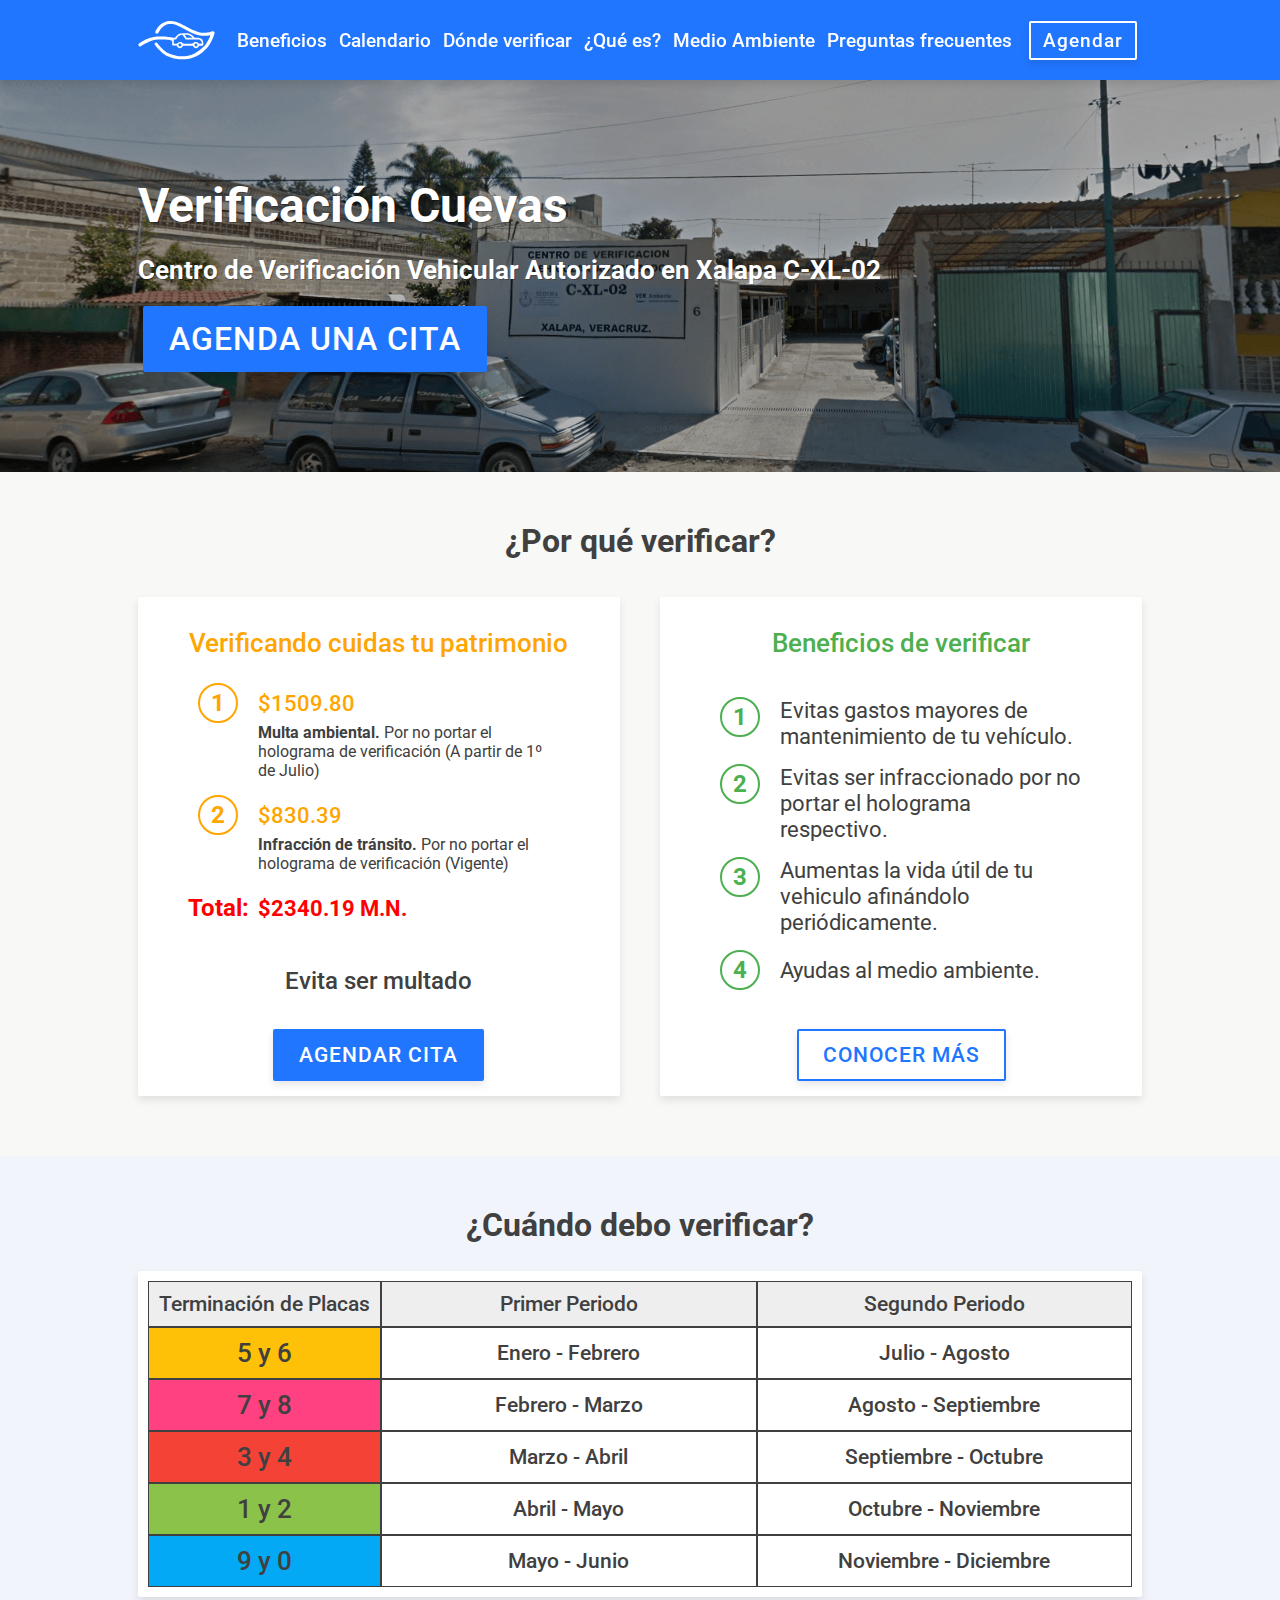
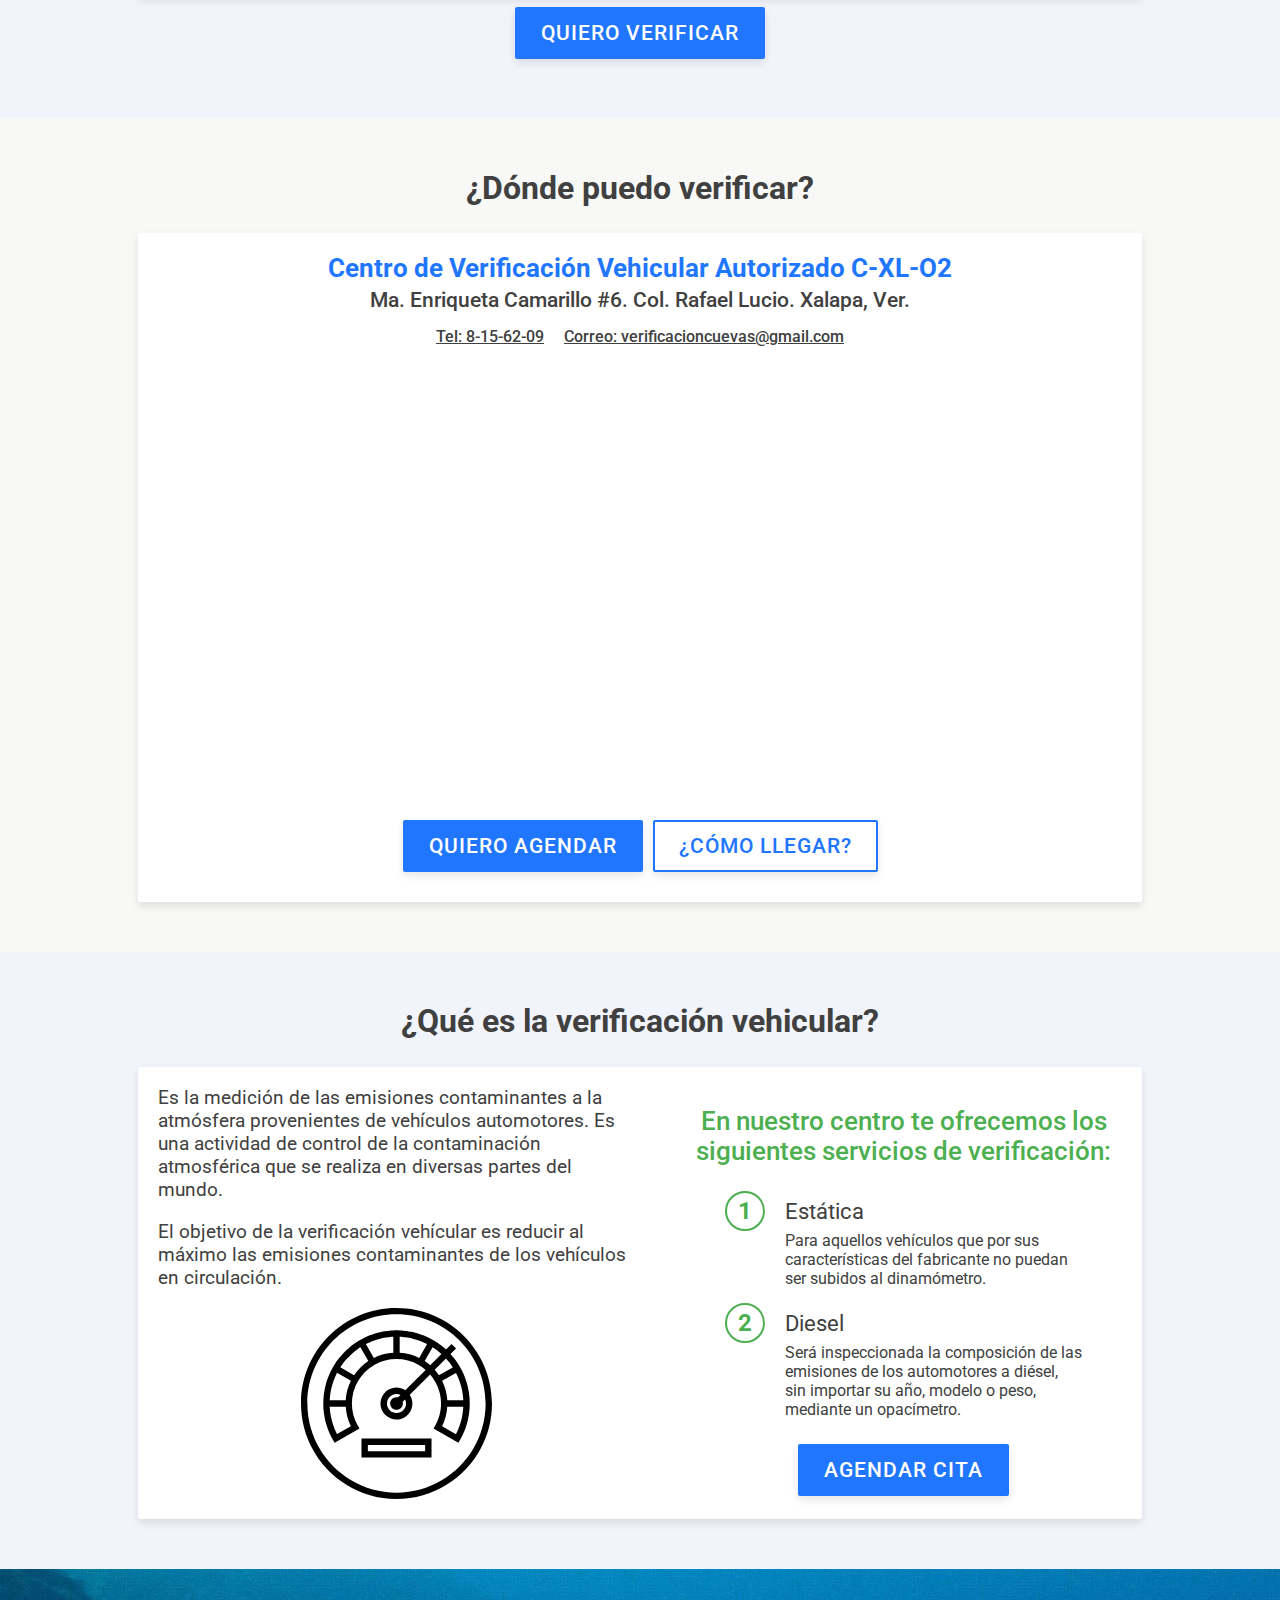
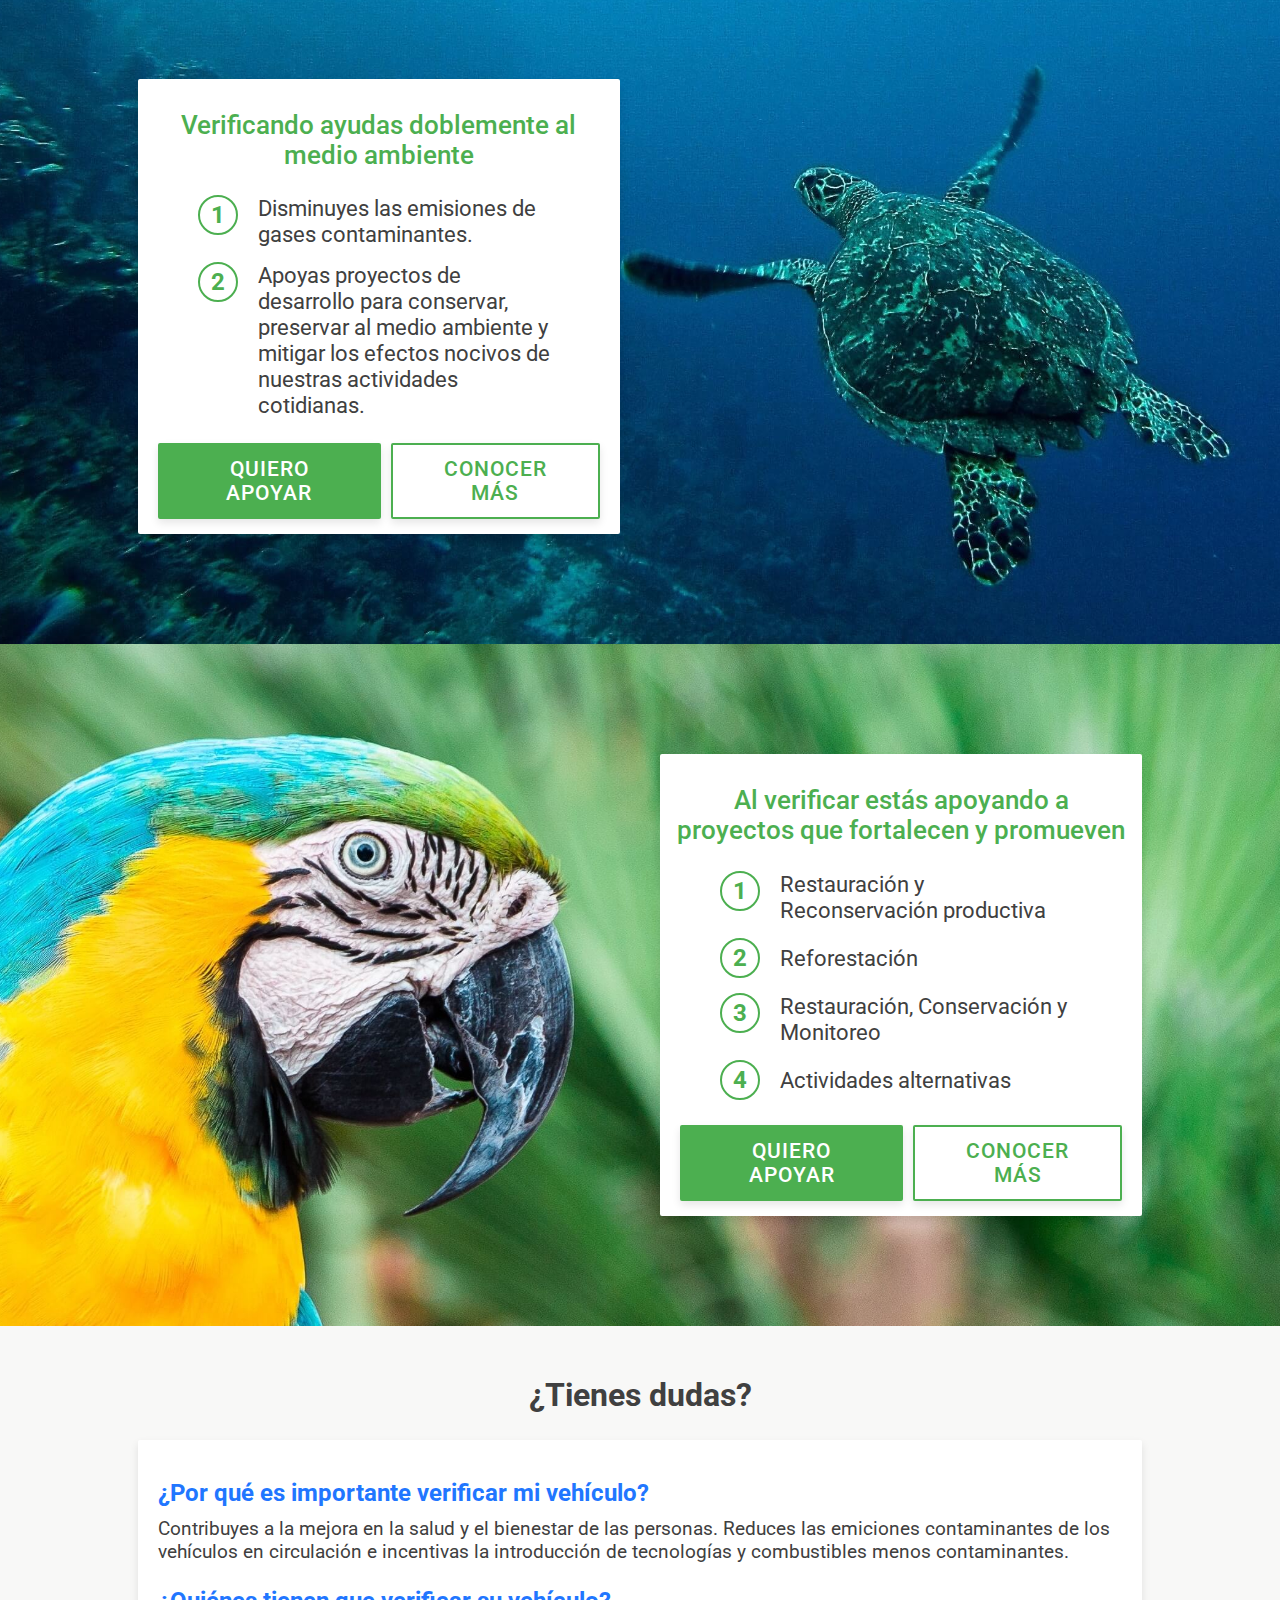
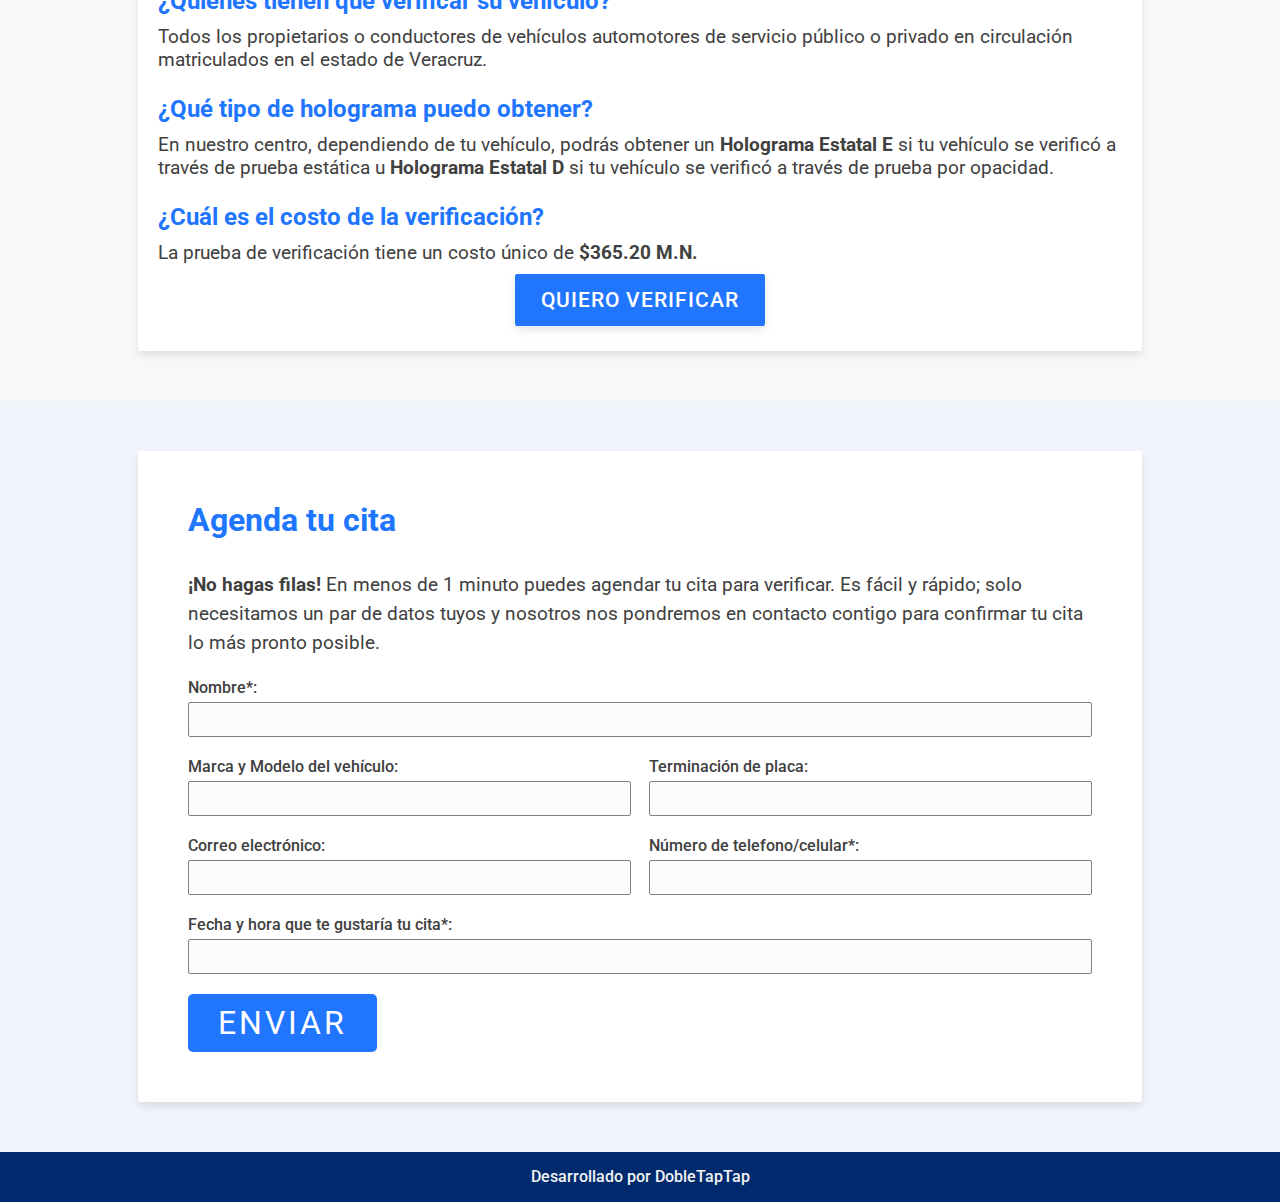
==== commit 8128364c: "Continued fixing hero image" ====
--- a/index.html
+++ b/index.html
@@ -69,13 +69,13 @@
             </nav>
         </div>
     </header>
-    <section class="c-hero">
+    <div class="c-hero">
         <div class="u-wrapper">
             <h1 class="c-hero__title">Verificación Cuevas</h1>
             <h2 class="c-hero__subtitle">Centro de Verificación Vehicular Autorizado en Xalapa C-XL-02</h2>
             <a class="c-cta c-cta--big" href="#verifica">Agenda una cita</a>
         </div>
-    </section>
+    </div>
     <section id="beneficios">
         <div class="u-wrapper">
             <h2 class="c-heading">¿Por qué verificar?</h2>
